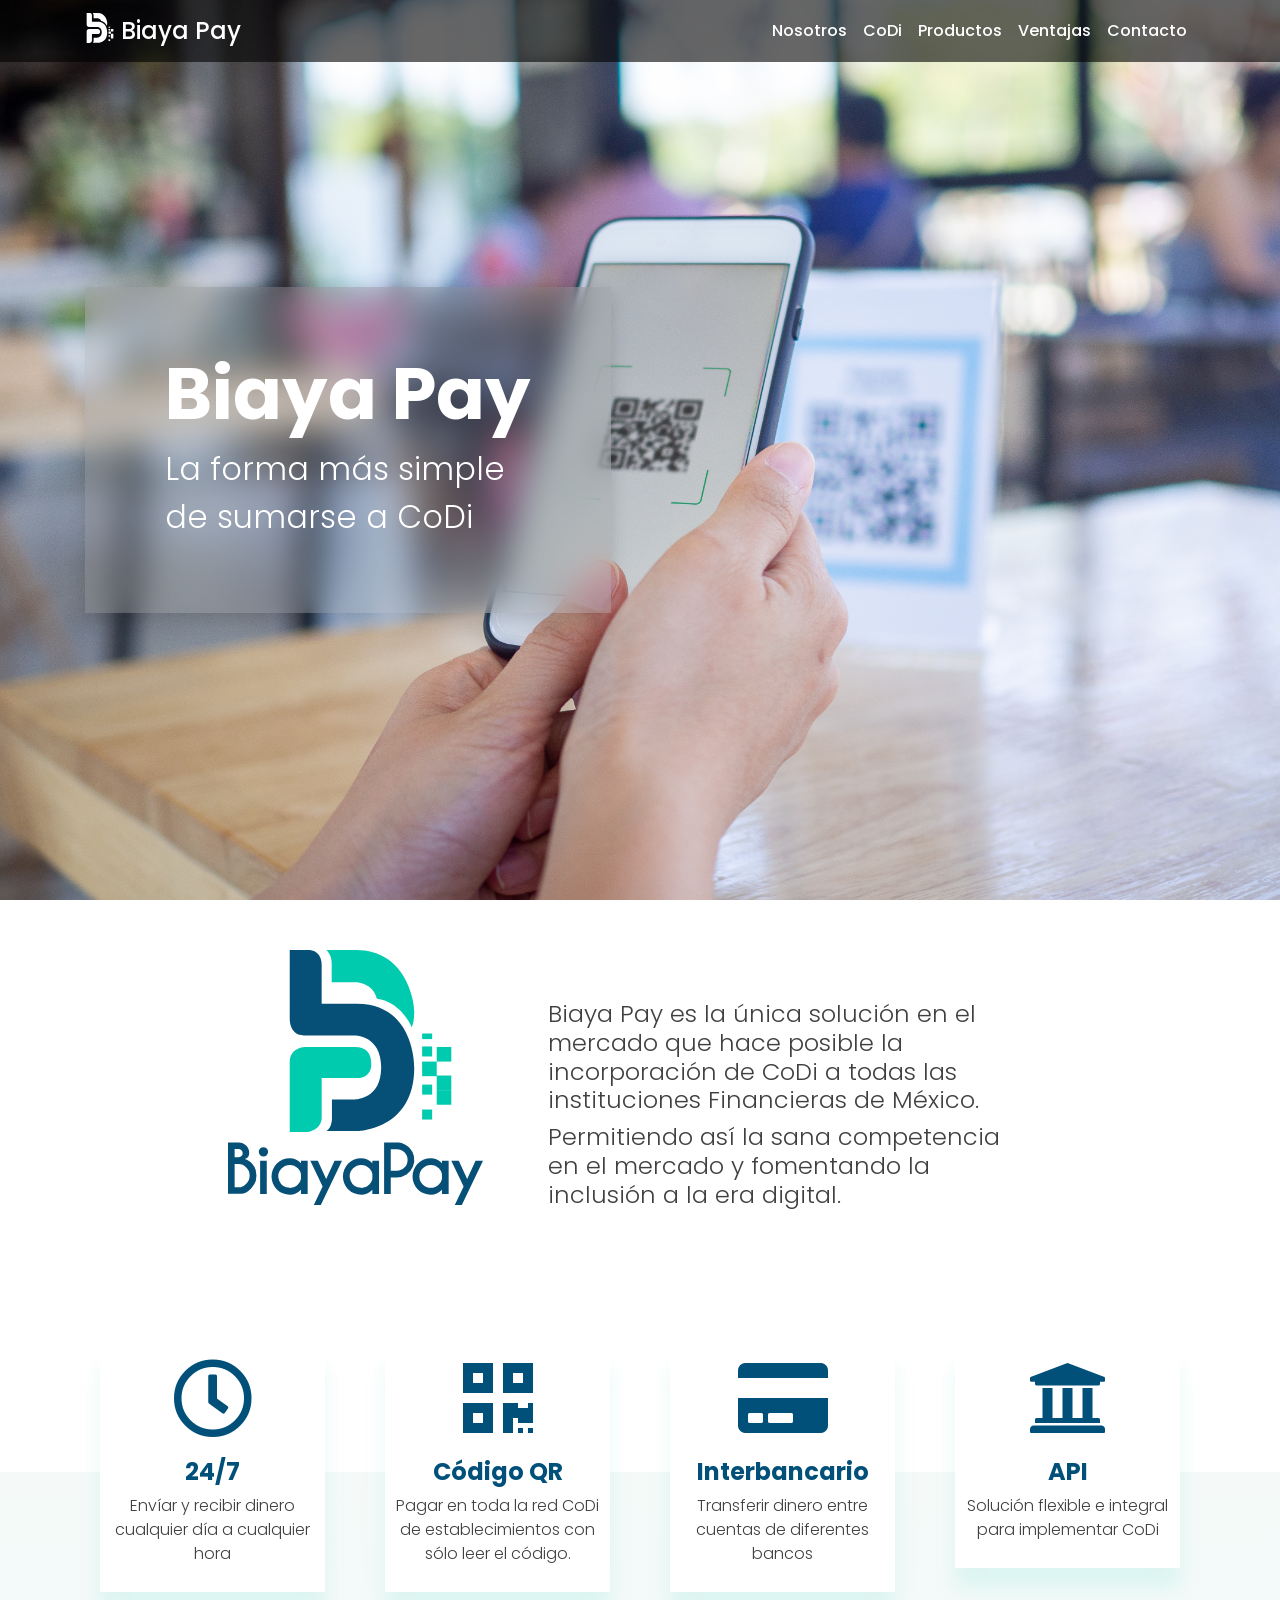
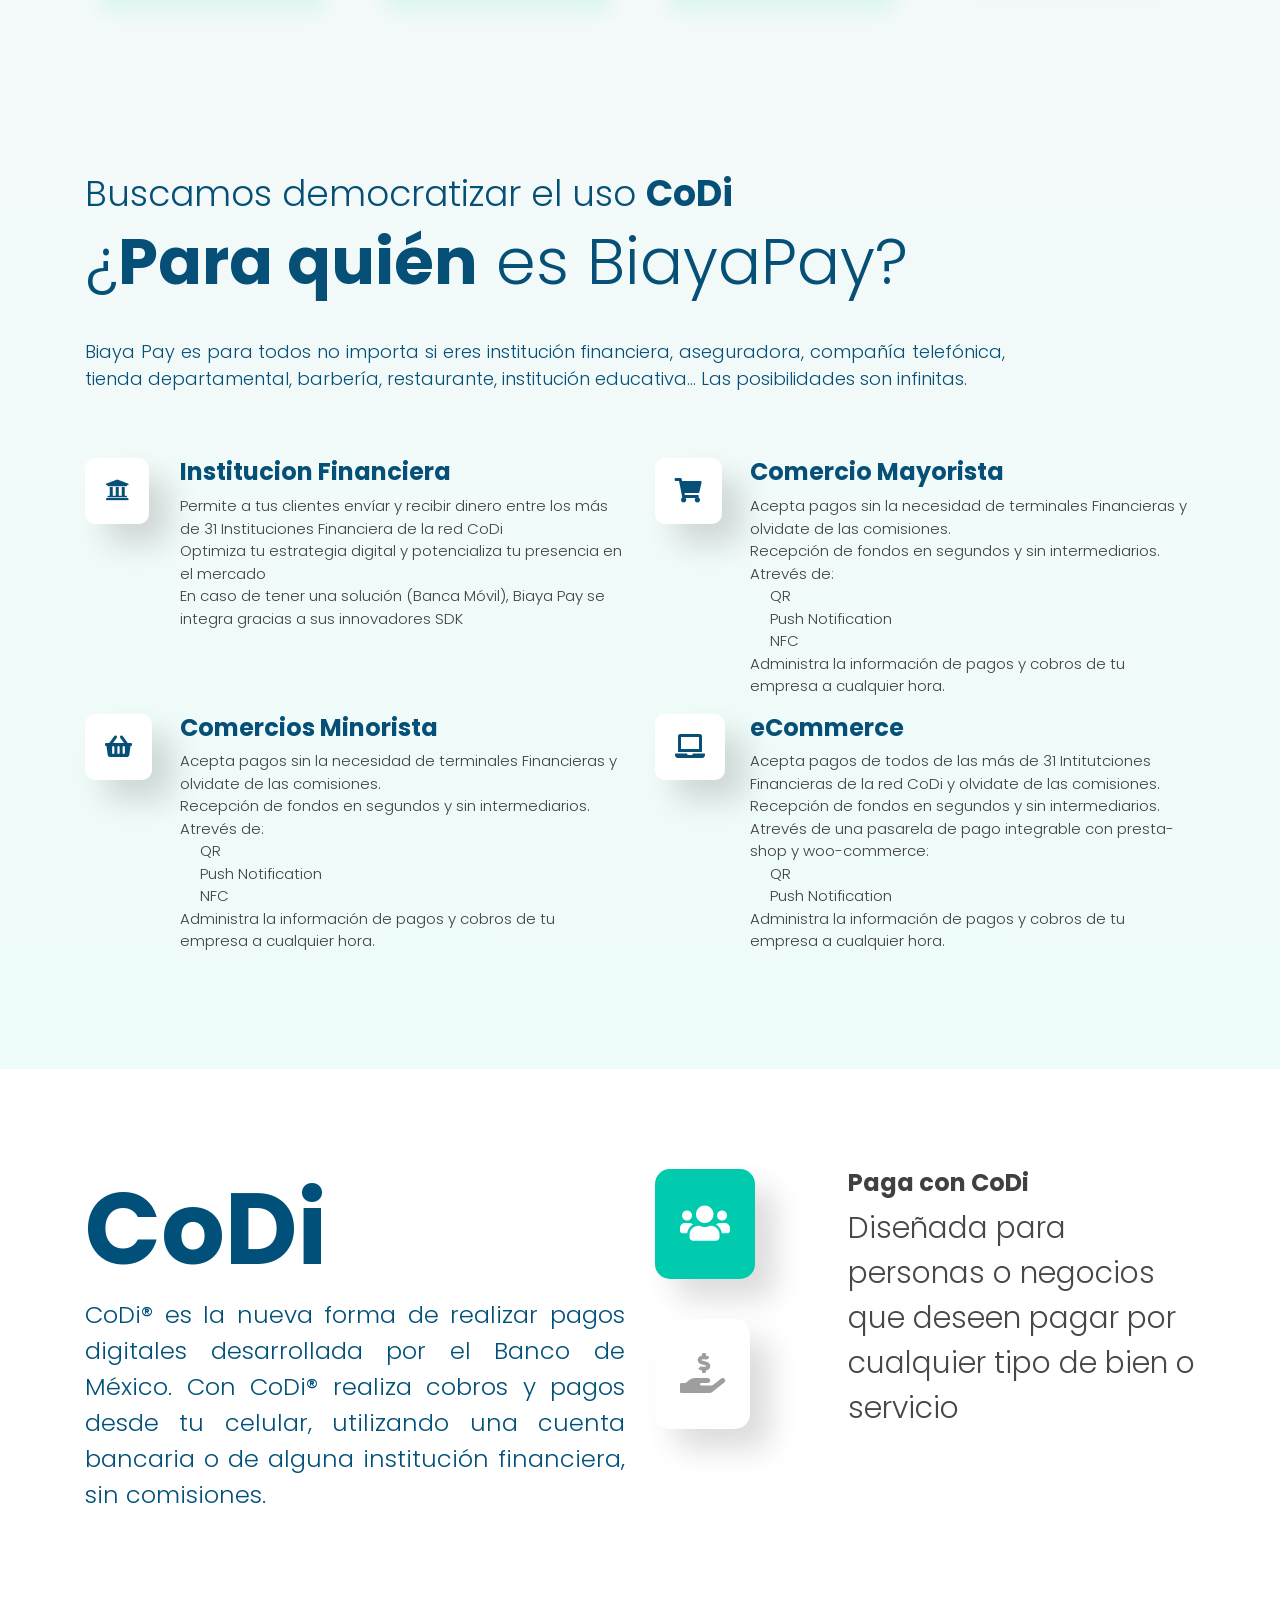
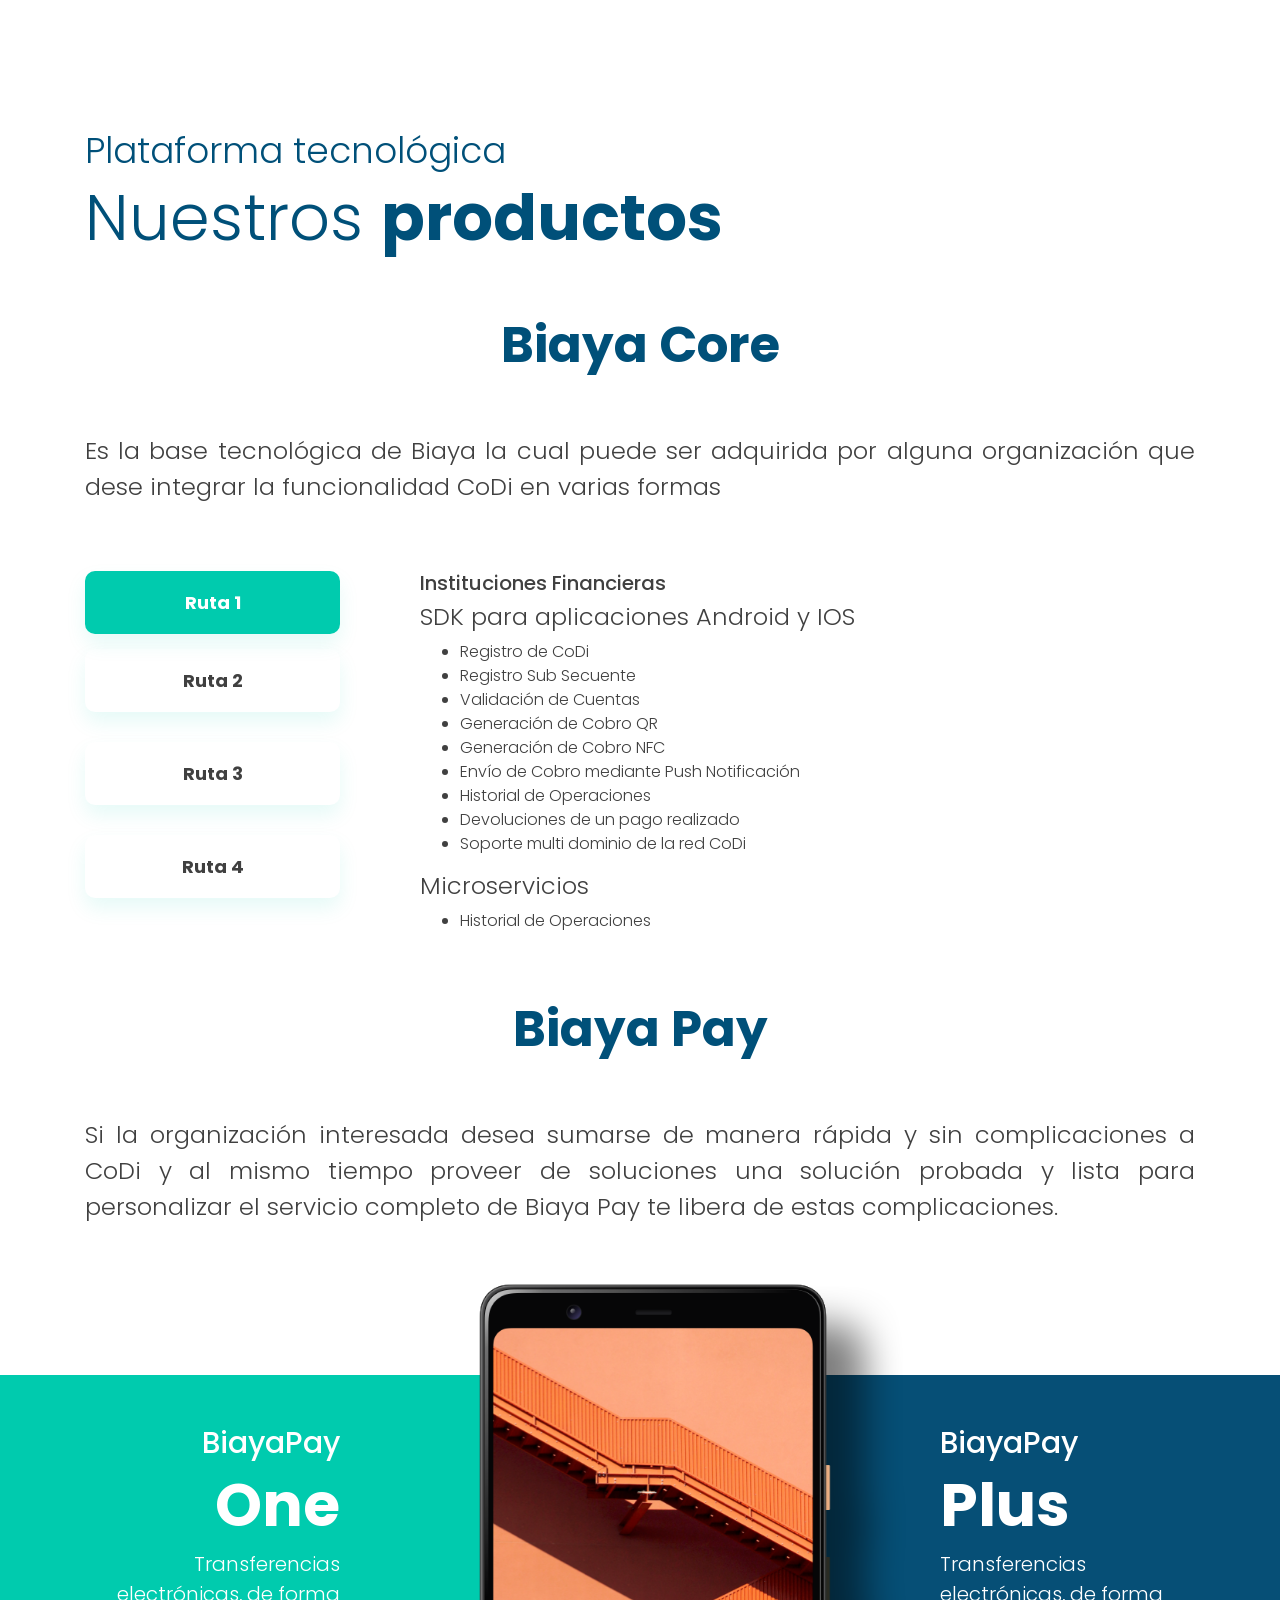
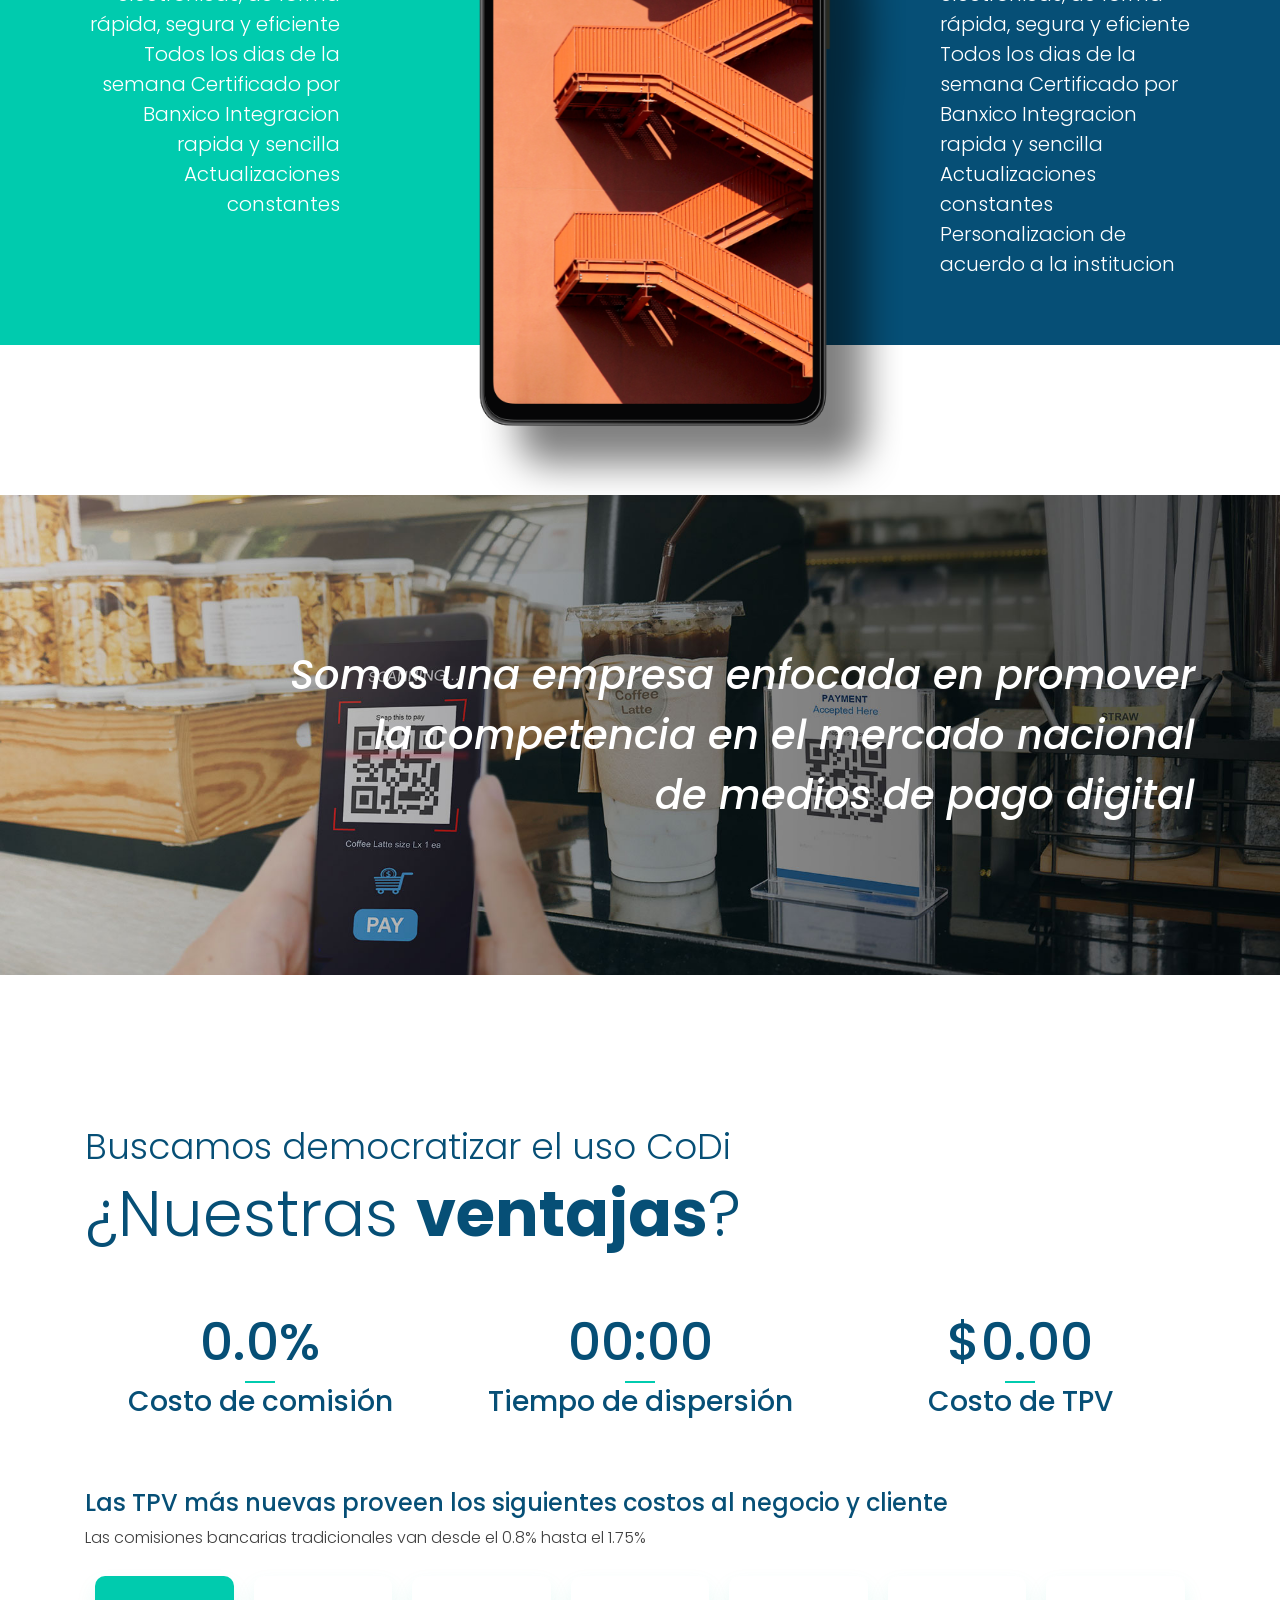
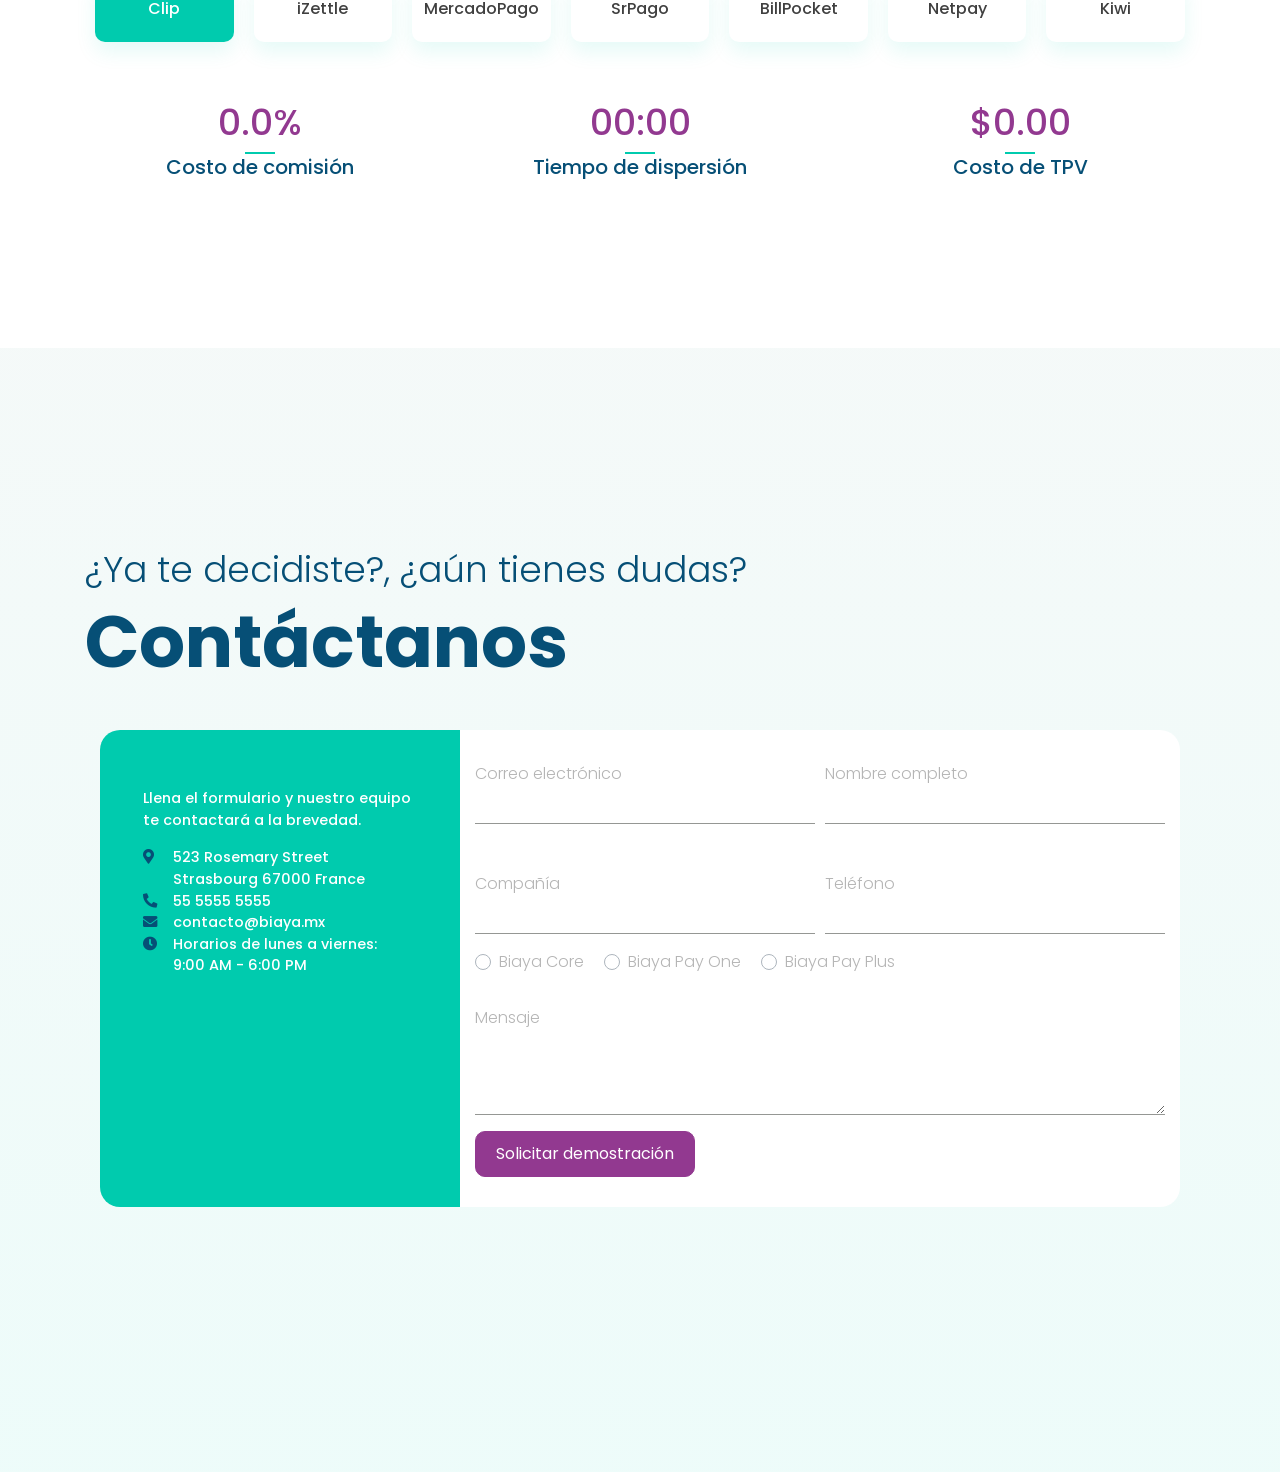
==== index.html @ a120f0fd "Add nav-bar" ====
<!DOCTYPE html>
<html lang="en">

<head>
    <meta charset="utf-8">
    <meta name="viewport" content="width=device-width, initial-scale=1, shrink-to-fit=no">

    <meta http-equiv="Content-Type" content="text/html; ISO-8859-1">
    <meta NAME="DC.Language" SCHEME="RFC1766" CONTENT="Spanish">
    <meta NAME="AUTHOR" CONTENT="Cristian Jaramillo">
    <meta NAME="REPLY-TO" CONTENT="contacto@biaya.mx">
    <link REV="made" href="mailto:contacto@biaya.mx">
    <meta NAME="DESCRIPTION"
        CONTENT="Biaya Pay es la única solución en el mercado que hace posible la incorporación de CoDi a todas las instituciones Financieras de México. Permitiendo así la sana competencia en el mercado y fomentando">
    <meta NAME="KEYWORDS"
        CONTENT="biaya,codi,spei,banxico,cnbv,wallet,qr,nfc,push notification,android,ios,sdk,ruta 1,ruta 2,ruta 3,ruta 4,api,microservice">
    <meta NAME="Resource-type" CONTENT="Homepage">
    <meta NAME="DateCreated" CONTENT="Thu, 1 October 2020 14:00:00 GMT-5">
    <meta NAME="Revisit-after" CONTENT="7 days">
    <meta NAME="robots" content="ALL">

    <meta property="og:title" content="Biaya MX | Biaya Pay">
    <meta property="og:site_name" content="Biaya">
    <meta property="og:url" content="https://biaya.mx/">
    <meta property="og:description"
        content="Biaya Pay es la única solución en el mercado que hace posible la incorporación de CoDi a todas las instituciones Financieras de México. Permitiendo así la sana competencia en el mercado y fomentando">
    <meta property="og:type" content="website">
    <meta property="og:image" content="https://biaya.mx/images/qrpay.jpeg">

    <link rel="apple-touch-icon" sizes="180x180" href="/apple-touch-icon.png">
    <link rel="icon" type="image/png" sizes="32x32" href="/favicon-32x32.png">
    <link rel="icon" type="image/png" sizes="16x16" href="/favicon-16x16.png">
    <link rel="manifest" href="/site.webmanifest">
    <link rel="mask-icon" href="/safari-pinned-tab.svg" color="#00cbae">
    <meta name="msapplication-TileColor" content="#ffffff">
    <meta name="theme-color" content="#ffffff">
    <link href="css/bootstrap.min.css" rel="stylesheet">
    <link rel="stylesheet" href="css/biaya-style.css" />
    <link href="https://fonts.googleapis.com/css2?family=Poppins:wght@300;400;500;700&display=swap" rel="stylesheet" />
    <link href="css/fontawesome.css" type="text/css" rel="stylesheet" />
    <title>Biaya MX</title>
</head>

<body>
    
    <header class="header">
        <nav class="navbar navbar-expand-md navbar-dark bg-dark fixed-top">
            <div class="container">
                <a class="navbar-brand" href="#">
                    <img src="images/biaya-solid.svg" width="30" height="30" class="d-inline-block align-top" alt=""
                        loading="lazy" />
                    Biaya Pay
                </a>
                <button class="navbar-toggler" type="button" data-toggle="collapse" data-target="#navbarCollapse"
                    aria-controls="navbarCollapse" aria-expanded="false" aria-label="Toggle navigation">
                    <span class="navbar-toggler-icon"></span>
                </button>
                <div class="collapse navbar-collapse" id="navbarCollapse">
                    <ul class="navbar-nav ml-auto">
                        <li class="nav-item active">
                            <a class="nav-link" href="#nosotros">Nosotros</a>
                        </li>
                        <li class="nav-item active">
                            <a class="nav-link" href="#codi">CoDi</a>
                        </li>
                        <li class="nav-item active">
                            <a class="nav-link" href="#productos">Productos</a>
                        </li>
                        <li class="nav-item active">
                            <a class="nav-link" href="#ventajas">Ventajas</a>
                        </li>
                        <li class="nav-item">
                            <a class="nav-link" href="#contacto">Contacto</a>
                        </li>
                    </ul>
                </div>
            </div>
        </nav>

        <div class="container d-flex align-items-center" style="height: 100vh">
            <div class="tagline acrylic shadow">
                <h1>Biaya Pay</h1>
                <h2>
                    La forma más simple <br />
                    de sumarse a CoDi<br />
                </h2>
            </div>
        </div>

    </header>

    <div class="container" id="nosotros">
        <div class="row justify-content-center biaya-intro">
            <div class="col-6 col-md-3">
                <img src="images/biaya-color.svg" class="img-fluid" alt=""/>
            </div>
            <div class="col-md-6 promotion-line">
                <h3>Biaya Pay es la única solución en el mercado que hace posible
                    la incorporación de CoDi a todas las instituciones Financieras de México. </h3>
                <h3>Permitiendo así la sana competencia en el mercado y fomentando la inclusión a la era digital.</h3>

            </div>
        </div>
        <div class="row">
            <div class="col-md-3">
                <div class="card text-center card-selection">
                    <i class="far fa-clock"></i>
                    <h4>24/7</h4>
                    <p style="text-align: center;">Envíar y recibir dinero cualquier día a cualquier hora</p>
                </div>
            </div>
            <div class="col-md-3">
                <div class="card text-center card-selection">
                    <i class="fas fa-qrcode"></i>
                    <h4>Código QR</h4>
                    <p style="text-align: center;">
                        Pagar en toda la red CoDi de establecimientos con sólo leer el código.
                    </p>
                </div>
            </div>
            <div class="col-md-3">
                <div class="card text-center card-selection">
                    <i class="fas fa-credit-card"></i>
                    <h4>Interbancario</h4>
                    <p style="text-align: center;">Transferir dinero entre cuentas de diferentes bancos</p>
                </div>
            </div>
            <div class="col-md-3">
                <div class="card text-center card-selection">
                    <i class="fas fa-university"></i>
                    <h4>API</h4>
                    <p style="text-align: center;">Solución flexible e integral para implementar CoDi</p>
                </div>
            </div>
        </div>
    </div>
    
    <div class="for-who" id="ventajas">
        <div class="container">
            <div class="row">
                <div class="col-md-10 for-who-info">
                    <h6>Buscamos democratizar el uso <strong>CoDi</strong></h6>
                    <h2>¿<strong>Para quién</strong> es BiayaPay?</h2>
                    <p class="text-justify">
                        Biaya Pay es para todos no importa si eres institución financiera, aseguradora, compañía
                        telefónica, tienda departamental, barbería, restaurante, institución educativa… Las
                        posibilidades son infinitas.
                    </p>
                </div>
            </div>
            <div class="row">
                <div class="col-3 col-md-1">
                    <div class="icon-container">
                        <i class="fas fa-university"></i>
                    </div>
                </div>
                <div class="col-9 col-md-5">
                    <h4>Institucion Financiera</h4>
                    <ul>
                        <li>
                            Permite a tus clientes envíar y recibir dinero entre los más de 31 Instituciones Financiera
                            de la red CoDi
                        </li>
                        <li>
                            Optimiza tu estrategia digital y potencializa tu presencia en el mercado
                        </li>
                        <li>
                            En caso de tener una solución (Banca Móvil), Biaya Pay se integra gracias a sus innovadores
                            SDK
                        </li>
                    </ul>
                </div>
                <div class="col-3 col-md-1">
                    <div class="icon-container">
                        <i class="fas fa-shopping-cart"></i>
                    </div>
                </div>
                <div class="col-9 col-md-5">
                    <h4>Comercio Mayorista</h4>
                    <ul>
                        <li>
                            Acepta pagos sin la necesidad de terminales Financieras y olvidate de las comisiones.
                        </li>
                        <li>
                            Recepción de fondos en segundos y sin intermediarios.
                        </li>
                        <li>
                            Atrevés de:
                        </li>
                        <ul>
                            <li>QR</li>
                            <li>Push Notification</li>
                            <li>NFC</li>
                        </ul>
                        <li>
                            Administra la información de pagos y cobros de tu empresa a cualquier hora.
                        </li>
                    </ul>
                </div>
            </div>
            <div class="row">
                <div class="col-3 col-md-1">
                    <div class="icon-container">
                        <i class="fas fa-shopping-basket"></i>
                    </div>
                </div>
                <div class="col-9 col-md-5">
                    <h4>Comercios Minorista</h4>
                    <ul>
                        <li>
                            Acepta pagos sin la necesidad de terminales Financieras y olvidate de las comisiones.
                        </li>
                        <li>
                            Recepción de fondos en segundos y sin intermediarios.
                        </li>
                        <li>
                            Atrevés de:
                        </li>
                        <ul>
                            <li>QR</li>
                            <li>Push Notification</li>
                            <li>NFC</li>
                        </ul>
                        <li>
                            Administra la información de pagos y cobros de tu empresa a cualquier hora.
                        </li>
                    </ul>
                </div>
                <div class="col-3 col-md-1">
                    <div class="icon-container">
                        <i class="fas fa-laptop"></i>
                    </div>
                </div>
                <div class="col-9 col-md-5">
                    <h4>eCommerce</h4>
                    <ul>
                        <li>
                            Acepta pagos de todos de las más de 31 Intitutciones Financieras de la red CoDi y olvidate
                            de las comisiones.
                        </li>
                        <li>
                            Recepción de fondos en segundos y sin intermediarios.
                        </li>
                        <li>
                            Atrevés de una pasarela de pago integrable con presta-shop y woo-commerce:
                        </li>
                        <ul>
                            <li>QR</li>
                            <li>Push Notification</li>
                        </ul>
                        <li>
                            Administra la información de pagos y cobros de tu empresa a cualquier hora.
                        </li>
                    </ul>
                </div>
            </div>
        </div>
    </div>

    <div class="codi-info container" id="codi">
        <div class="row">
            <div class="col-md-6">
                <h4>CoDi</h4>
                <p class="text-justify">
                    CoDi® es la nueva forma de realizar pagos digitales desarrollada por
                    el Banco de México. Con CoDi® realiza cobros y pagos desde tu
                    celular, utilizando una cuenta bancaria o de alguna institución
                    financiera, sin comisiones.
                </p>
            </div>
            <div class="col-md-6">
                <div class="row">
                    <div class="col-3">
                        <div class="nav flex-column nav-pills v-pills-codi" id="v-pills-tab" role="tablist"
                            aria-orientation="vertical">
                            <a class="nav-link active show" id="v-pills-codi-ft2-tab" data-toggle="pill"
                                href="#v-pills-codi-ft1" role="tab" aria-controls="v-pills-codi-ft1"
                                aria-selected="false">
                                <i class="fas fa-users"></i>
                            </a>
                            <a class="nav-link" id="v-pills-codi-ft2-tab" data-toggle="pill" href="#v-pills-codi-ft2"
                                role="tab" aria-controls="v-pills-codi-ft2" aria-selected="false">
                                <i class="fas fa-hand-holding-usd"></i>
                            </a>
                        </div>
                    </div>
                    <div class="col-9">
                        <div class="tab-content tab-codi" id="v-pills-tabContent">
                            <div class="tab-pane fade active show" id="v-pills-codi-ft1" role="tabpanel"
                                aria-labelledby="v-pills-codi-ft1-tab">
                                <h6>Paga con CoDi</h6>
                                <p class="codi-info-tabtext">
                                    Diseñada para personas o negocios que deseen pagar por
                                    cualquier tipo de bien o servicio
                                </p>
                            </div>
                            <div class="tab-pane fade" id="v-pills-codi-ft2" role="tabpanel"
                                aria-labelledby="v-pills-codi-ft2-tab">
                                <h6>Paga con CoDiS</h6>
                                <p class="codi-info-tabtext">
                                    Diseñada para personas o negocios que deseen pagar por
                                    cualquier tipo de bien o servicio
                                </p>
                            </div>
                        </div>
                    </div>
                </div>
            </div>
        </div>
    </div>

    <div class="our-products">
        <div class="container" id="productos">
            <h6>Plataforma tecnológica</h6>
            <h2>Nuestros <strong>productos</strong></h2>
            <div class="biaya-core-info">
                <h3>Biaya Core</h3>
                <p class="text-justify">
                    Es la base tecnológica de Biaya la cual puede ser adquirida por alguna
                    organización que dese integrar la funcionalidad CoDi en varias formas
                </p>
                <div class="row">
                    <div class="col-3">
                        <div class="nav flex-column nav-pills" id="v-pills-tab" role="tablist"
                            aria-orientation="vertical">
                            <a class="nav-link nav-route active show" id="v-pills-home-tab" data-toggle="pill"
                                href="#v-pills-home" role="tab" aria-controls="v-pills-home" aria-selected="false">Ruta
                                1</a>
                            <a class="nav-link nav-route" id="v-pills-profile-tab" data-toggle="pill"
                                href="#v-pills-profile" role="tab" aria-controls="v-pills-profile"
                                aria-selected="true">Ruta 2</a>
                            <a class="nav-link nav-route" id="v-pills-messages-tab" data-toggle="pill"
                                href="#v-pills-messages" role="tab" aria-controls="v-pills-messages"
                                aria-selected="false">Ruta 3</a>
                            <a class="nav-link nav-route" id="v-pills-settings-tab" data-toggle="pill"
                                href="#v-pills-settings" role="tab" aria-controls="v-pills-settings"
                                aria-selected="false">Ruta 4</a>
                        </div>
                    </div>
                    <div class="col-9">
                        <div class="tab-content" id="v-pills-tabContent">
                            <div class="tab-pane fade active show" id="v-pills-home" role="tabpanel"
                                aria-labelledby="v-pills-home-tab">
                                <h5>Instituciones Financieras</h5>
                                <h6>SDK para aplicaciones Android y IOS</h6>
                                <ul>
                                    <li>Registro de CoDi</li>
                                    <li>Registro Sub Secuente</li>
                                    <li>Validación de Cuentas</li>
                                    <li>Generación de Cobro QR</li>
                                    <li>Generación de Cobro NFC</li>
                                    <li>Envío de Cobro mediante Push Notificación</li>
                                    <li>Historial de Operaciones</li>
                                    <li>Devoluciones de un pago realizado</li>
                                    <li>Soporte multi dominio de la red CoDi</li>
                                </ul>
                                <h6>Microservicios</h6>
                                <ul>
                                    <li>Historial de Operaciones</li>
                                </ul>
                            </div>
                            <div class="tab-pane fade" id="v-pills-profile" role="tabpanel"
                                aria-labelledby="v-pills-profile-tab">
                                <h5>Instituciones financieras. Ruta 2</h5>
                                <h6>SDK para aplicaciones Android y IOS</h6>
                                <ul>
                                    <li>Registro de CoDi</li>
                                    <li>Registro Sub Secuente</li>
                                </ul>
                                <h6>Microservicios</h6>
                                <ul>
                                    <li>Historial de Operaciones</li>
                                </ul>
                            </div>
                            <div class="tab-pane fade" id="v-pills-messages" role="tabpanel"
                                aria-labelledby="v-pills-messages-tab">
                                <h5>Instituciones financieras. Ruta 3</h5>
                                <h6>SDK para aplicaciones Android y IOS</h6>
                                <ul>
                                    <li>Soporte multi dominio de la red CoDi</li>
                                </ul>
                            </div>
                            <div class="tab-pane fade" id="v-pills-settings" role="tabpanel"
                                aria-labelledby="v-pills-settings-tab">
                                <h5>Instituciones financieras. Ruta 4</h5>
                                <h6>SDK para aplicaciones Android y IOS</h6>
                                <ul>
                                    <li>Registro de CoDi</li>
                                    <li>Soporte multi dominio de la red CoDi</li>
                                </ul>
                            </div>
                        </div>
                    </div>
                </div>
            </div>
            <div class="biaya-pay-info" id="biaya-pay">
                <h3>Biaya Pay</h3>
                <p class="text-justify">
                    Si la organización interesada desea sumarse de manera rápida y sin
                    complicaciones a CoDi y al mismo tiempo proveer de soluciones una
                    solución probada y lista para personalizar el servicio completo de
                    Biaya Pay te libera de estas complicaciones.
                </p>
            </div>
        </div>
        <div class="biaya-two-products">
            <div class="container">
                <div class="row">
                    <div class="col-md-3 bp-one">
                        <h5>BiayaPay</h5>
                        <h4>One</h4>
                        <p>
                            Transferencias electrónicas, de forma rápida, segura y eficiente
                            Todos los dias de la semana
                            Certificado por Banxico
                            Integracion rapida y sencilla
                            Actualizaciones constantes</p>
                    </div>
                    <div class="col-md-6">
                        <img src="images/cellphone.png" class="img-fluid" alt="" />
                    </div>
                    <div class="col-md-3 bp-plus">
                        <h5>BiayaPay</h5>
                        <h4>Plus</h4>
                        <p>
                            Transferencias electrónicas, de forma rápida, segura y eficiente
                            Todos los dias de la semana
                            Certificado por Banxico
                            Integracion rapida y sencilla
                            Actualizaciones constantes
                            Personalizacion de acuerdo a la institucion</p>
                    </div>
                </div>
            </div>
        </div>
    </div>

    <div class="tagline-pay">
        <div class="container">
            <h3>
                Somos una empresa enfocada en promover <br />
                la competencia en el mercado nacional <br />
                de medios de pago digital
            </h3>
        </div>
    </div>

    <div class="difference" id="ventajas">
        <div class="container">
            <h6>Buscamos democratizar el uso CoDi</h6>
            <h2>¿Nuestras <strong>ventajas</strong>?</h2>
            <div class="row pros">
                <div class="col-md-4">
                    <h5>0.0%</h5>
                    <span class="divider"></span>
                    <p>Costo de comisión</p>
                </div>
                <div class="col-md-4">
                    <h5>00:00</h5>
                    <span class="divider"></span>
                    <p>Tiempo de dispersión</p>
                </div>
                <div class="col-md-4">
                    <h5>$0.00</h5>
                    <span class="divider"></span>
                    <p>Costo de TPV</p>
                </div>
            </div>
            <h4>Las TPV más nuevas proveen los siguientes costos al negocio y cliente</h4>
            <p class="text-grey">Las comisiones bancarias tradicionales van desde el 0.8% hasta el 1.75%</p>
            <div class="row">
                <div class="col-md-12">
                    <ul class="nav nav-tabs nav-justified" id="myTab" role="tablist">
                        <li class="nav-item">
                            <a class="nav-link active show" data-toggle="tab" role="tab" aria-controls="Clip"
                                id="Clip-tab" href="#Clip" aria-selected="true">Clip</a>
                        </li>
                        <li class="nav-item">
                            <a class="nav-link" data-toggle="tab" role="tab" aria-controls="iZettle" id="iZettle-tab"
                                href="#iZettle" aria-selected="false">iZettle</a>
                        </li>
                        <li class="nav-item">
                            <a class="nav-link" data-toggle="tab" role="tab" aria-controls="MercadoPago"
                                id="MercadoPago-tab" href="#MercadoPago" aria-selected="false">MercadoPago</a>
                        </li>
                        <li class="nav-item">
                            <a class="nav-link" data-toggle="tab" role="tab" aria-controls="SrPago" id="SrPago-tab"
                                href="#SrPago" aria-selected="false">SrPago</a>
                        </li>
                        <li class="nav-item">
                            <a class="nav-link" data-toggle="tab" role="tab" aria-controls="BillPocket"
                                id="BillPocket-tab" href="#BillPocket" aria-selected="false">BillPocket</a>
                        </li>
                        <li class="nav-item">
                            <a class="nav-link" data-toggle="tab" role="tab" aria-controls="Netpay" id="Netpay-tab"
                                href="#Netpay" aria-selected="false">Netpay</a>
                        </li>
                        <li class="nav-item">
                            <a class="nav-link" data-toggle="tab" role="tab" aria-controls="Kiwi" id="Kiwi-tab"
                                href="#Kiwi" aria-selected="false">Kiwi</a>
                        </li>


                    </ul>
                    <div class="tab-content" id="myTabContent">
                        <div class="tab-pane fade active show" id="Clip" role="tabpanel" aria-labelledby="Clip-tab">
                            <div class="row cons">
                                <div class="col-md-4">
                                    <h5>0.0%</h5>
                                    <span class="divider"></span>
                                    <p>Costo de comisión</p>
                                </div>
                                <div class="col-md-4">
                                    <h5>00:00</h5>
                                    <span class="divider"></span>
                                    <p>Tiempo de dispersión</p>
                                </div>
                                <div class="col-md-4">
                                    <h5>$0.00</h5>
                                    <span class="divider"></span>
                                    <p>Costo de TPV</p>
                                </div>
                            </div>
                        </div>
                        <div class="tab-pane fade" id="iZettle" role="tabpanel" aria-labelledby="iZettle-tab">
                            <div class="row cons">
                                <div class="col-md-4">
                                    <h5>1.0%</h5>
                                    <span class="divider"></span>
                                    <p>Costo de comisión</p>
                                </div>
                                <div class="col-md-4">
                                    <h5>00:00</h5>
                                    <span class="divider"></span>
                                    <p>Tiempo de dispersión</p>
                                </div>
                                <div class="col-md-4">
                                    <h5>$0.00</h5>
                                    <span class="divider"></span>
                                    <p>Costo de TPV</p>
                                </div>
                            </div>
                        </div>
                        <div class="tab-pane fade" id="MercadoPago" role="tabpanel" aria-labelledby="MercadoPago-tab">
                            <div class="row cons">
                                <div class="col-md-4">
                                    <h5>2.0%</h5>
                                    <span class="divider"></span>
                                    <p>Costo de comisión</p>
                                </div>
                                <div class="col-md-4">
                                    <h5>00:00</h5>
                                    <span class="divider"></span>
                                    <p>Tiempo de dispersión</p>
                                </div>
                                <div class="col-md-4">
                                    <h5>$0.00</h5>
                                    <span class="divider"></span>
                                    <p>Costo de TPV</p>
                                </div>
                            </div>
                        </div>
                        <div class="tab-pane fade" id="SrPago" role="tabpanel" aria-labelledby="SrPago-tab">
                            <div class="row cons">
                                <div class="col-md-4">
                                    <h5>3.0%</h5>
                                    <span class="divider"></span>
                                    <p>Costo de comisión</p>
                                </div>
                                <div class="col-md-4">
                                    <h5>00:00</h5>
                                    <span class="divider"></span>
                                    <p>Tiempo de dispersión</p>
                                </div>
                                <div class="col-md-4">
                                    <h5>$0.00</h5>
                                    <span class="divider"></span>
                                    <p>Costo de TPV</p>
                                </div>
                            </div>
                        </div>
                        <div class="tab-pane fade" id="BillPocket" role="tabpanel" aria-labelledby="BillPocket-tab">
                            <div class="row cons">
                                <div class="col-md-4">
                                    <h5>4.0%</h5>
                                    <span class="divider"></span>
                                    <p>Costo de comisión</p>
                                </div>
                                <div class="col-md-4">
                                    <h5>00:00</h5>
                                    <span class="divider"></span>
                                    <p>Tiempo de dispersión</p>
                                </div>
                                <div class="col-md-4">
                                    <h5>$0.00</h5>
                                    <span class="divider"></span>
                                    <p>Costo de TPV</p>
                                </div>
                            </div>
                        </div>
                        <div class="tab-pane fade" id="Netpay" role="tabpanel" aria-labelledby="Netpay-tab">
                            <div class="row cons">
                                <div class="col-md-4">
                                    <h5>5.0%</h5>
                                    <span class="divider"></span>
                                    <p>Costo de comisión</p>
                                </div>
                                <div class="col-md-4">
                                    <h5>00:00</h5>
                                    <span class="divider"></span>
                                    <p>Tiempo de dispersión</p>
                                </div>
                                <div class="col-md-4">
                                    <h5>$0.00</h5>
                                    <span class="divider"></span>
                                    <p>Costo de TPV</p>
                                </div>
                            </div>
                        </div>
                        <div class="tab-pane fade" id="Kiwi" role="tabpanel" aria-labelledby="Kiwi-tab">
                            <div class="row cons">
                                <div class="col-md-4">
                                    <h5>6.0%</h5>
                                    <span class="divider"></span>
                                    <p>Costo de comisión</p>
                                </div>
                                <div class="col-md-4">
                                    <h5>00:00</h5>
                                    <span class="divider"></span>
                                    <p>Tiempo de dispersión</p>
                                </div>
                                <div class="col-md-4">
                                    <h5>$0.00</h5>
                                    <span class="divider"></span>
                                    <p>Costo de TPV</p>
                                </div>
                            </div>
                        </div>
                    </div>
                </div>
            </div>
        </div>
    </div>

    <footer>
        <div class="container" id="contacto">
            <h3>¿Ya te decidiste?, ¿aún tienes dudas?</h3>
            <h2>Contáctanos</h2>
            <div class="row form-container">
                <div class="col-md-4 text-contact">
                    <p>
                        Llena el formulario y nuestro equipo te contactará a la brevedad.
                    </p>
                    <div class="row">
                        <div class="col-1"><i class="fas fa-map-marker-alt"></i></div>
                        <div class="col-10">523 Rosemary Street Strasbourg 67000 France</div>
                    </div>
                    <div class="row">
                        <div class="col-1"><i class="fas fa-phone-alt"></i></div>
                        <div class="col-10">55 5555 5555</div>
                    </div>
                    <div class="row">
                        <div class="col-1"><i class="fas fa-envelope"></i></div>
                        <div class="col-10"> contacto@biaya.mx</div>
                    </div>
                    <div class="row">
                        <div class="col-1"><i class="fas fa-clock"></i></div>
                        <div class="col-10">Horarios de lunes a viernes: 9:00 AM - 6:00 PM</div>
                    </div>
                </div>
                <div class="col-md-8">
                    <form>
                        <div class="form-row">
                            <div class="form-group col-md-6">
                                <label class="input-text-label" for="inputEmail4">Correo electrónico</label>
                                <input type="email" class="form-control" id="inputEmail4" />
                            </div>
                            <div class="form-group col-md-6">
                                <label class="input-text-label" for="inputPassword4">Nombre completo</label>
                                <input type="text" class="form-control" id="inputPassword4" />
                            </div>
                        </div>
                        <div class="form-row">
                            <div class="form-group col-md-6">
                                <label class="input-text-label" for="inputEmail4">Compañía</label>
                                <input type="email" class="form-control" id="inputEmail4" />
                            </div>
                            <div class="form-group col-md-6">
                                <label class="input-text-label" for="inputPassword4">Teléfono</label>
                                <input type="password" class="form-control" id="inputPassword4" />
                            </div>
                        </div>
                        <div class="custom-control custom-radio custom-control-inline">
                            <input type="radio" id="customRadioInline1" name="customRadioInline1"
                                class="custom-control-input" />
                            <label class="custom-control-label" for="customRadioInline1">Biaya Core</label>
                        </div>
                        <div class="custom-control custom-radio custom-control-inline">
                            <input type="radio" id="customRadioInline2" name="customRadioInline1"
                                class="custom-control-input" />
                            <label class="custom-control-label" for="customRadioInline2">Biaya Pay One</label>
                        </div>
                        <div class="custom-control custom-radio custom-control-inline">
                            <input type="radio" id="customRadioInline3" name="customRadioInline1"
                                class="custom-control-input" />
                            <label class="custom-control-label" for="customRadioInline3">Biaya Pay Plus</label>
                        </div>

                        <div class="form-group">
                            <label class="input-text-label" for="exampleFormControlTextarea1">Mensaje</label>
                            <textarea class="form-control" id="exampleFormControlTextarea1" rows="3"></textarea>
                        </div>
                        <button type="submit" class="btn btn-primary btn-biaya">
                            Solicitar demostración
                        </button>
                    </form>
                </div>
            </div>
        </div>
    </footer>

    <!-- Optional JavaScript -->
    <!-- jQuery first, then Popper.js, then Bootstrap JS -->
    <script src="https://code.jquery.com/jquery-3.2.1.slim.min.js"
        integrity="sha384-KJ3o2DKtIkvYIK3UENzmM7KCkRr/rE9/Qpg6aAZGJwFDMVNA/GpGFF93hXpG5KkN"
        crossorigin="anonymous"></script>
    <script src="https://cdnjs.cloudflare.com/ajax/libs/popper.js/1.12.9/umd/popper.min.js"
        integrity="sha384-ApNbgh9B+Y1QKtv3Rn7W3mgPxhU9K/ScQsAP7hUibX39j7fakFPskvXusvfa0b4Q"
        crossorigin="anonymous"></script>
    <script src="https://maxcdn.bootstrapcdn.com/bootstrap/4.0.0/js/bootstrap.min.js"
        integrity="sha384-JZR6Spejh4U02d8jOt6vLEHfe/JQGiRRSQQxSfFWpi1MquVdAyjUar5+76PVCmYl"
        crossorigin="anonymous"></script>
</body>

</html>
---- css/biaya-style.css ----
body {
  font-family: "Poppins", sans-serif;
  font-weight: 300;
  font-size: 13px;
}

strong {
  font-weight: 700 !important;
}

.text-grey {
  color: #404040;
}

.navbar-brand {
  font-size: 24px;
  font-weight: 500;
}

.navbar-dark .navbar-nav .nav-link {
  color: #fff;
  font-weight: 500;
}

.header {
  background: url(../images/qrpay.jpeg) no-repeat center;
  background-size: cover;
}

.header .navbar {
  background-color: rgba(0, 0, 0, 0.6) !important;
  /* background-color: transparent !important; */
}

.acrylic {
  padding: 3em 4em;
  background: rgba(155, 155, 155, 0.3);
  -webkit-backdrop-filter: blur(15px);
  backdrop-filter: blur(15px);
  width: auto;
  margin-left: auto;
  margin-right: auto;
}

.tagline > h1,
.tagline > h2 {
  color: #fff;
}

.tagline > h1 {
  font-size: 2.5em;
  font-weight: 700;
}

.tagline > h2 {
  font-size: 1.3em;
  font-weight: 300;
  line-height: 1.5;
}

.tagline {
  text-align: center;
}



.biaya-intro {
  padding-top: 50px;
  padding-bottom: 50px;
}

.biaya-intro h3 {
  color: #404040;
  font-weight: 300;
  font-size: 1.5em;
}

.biaya-intro .promotion-line {
  padding: 50px;
}

.container.presentation {
  margin-top: 30px;
  z-index: 1000;
}

.container.presentation > nav > .nav-tabs .nav-link {
  border: none;
  padding: 1em 4em;
  background-color: #064f76;
  color: #fff;
  margin-top: 5px;
  border-radius: 10px;
}

.container.presentation > nav > .nav-tabs .nav-link.active {
  border: 1px solid transparent;
  color: #064f76;
  background-color: #fff;
  font-weight: 700;
}

.tabs-presentation {
  margin-left: 0px !important;
  color: #005079;
  font: 18px;
  line-height: 2.5;
  font-weight: 500;
  background-color: #fff;
  border-radius: 0 0 20px 20px;
  -webkit-box-shadow: 0px 20px 20px 0px rgba(0, 203, 174, 0.1);
  -moz-box-shadow: 0px 20px 20px 0px rgba(0, 203, 174, 0.1);
  box-shadow: 0px 20px 20px 0px rgba(0, 203, 174, 0.1);
}

.icn-container {
  padding: 25px 50px;
  background-color: #00cbae;
  border-radius: 40px;
  font-size: 90px;
  color: #fff;
  -webkit-box-shadow: 20px 20px 30px 0px rgba(0, 0, 0, 0.14);
  -moz-box-shadow: 20px 20px 30px 0px rgba(0, 0, 0, 0.14);
  box-shadow: 20px 20px 30px 0px rgba(0, 0, 0, 0.14);
}

.tab-inner {
  padding: 1em 4em;
  text-align: center;
}

.tab-inner > .col-9 {
  padding-top: 2em;
}

.title-selection h2 {
  color: #005079;
  font-size: 50px;
  font-weight: 300;
}

.title-selection h6 {
  color: #005079;
  font-size: 16px;
  line-height: 1.5;
  padding-bottom: 50px;
}

.card-selection {
  padding: 10px;
  margin: 30px 45px;
  border: none;
  color: #404040;
  font-size: 18px;
  font-weight: 300;
  line-height: 1.5;
  font-weight: 500;
  background-color: #fff;
  border-radius: 0px;
  -webkit-box-shadow: 0px 20px 20px 0px rgba(0, 203, 174, 0.1);
  -moz-box-shadow: 0px 20px 20px 0px rgba(0, 203, 174, 0.1);
  box-shadow: 0px 20px 20px 0px rgba(0, 203, 174, 0.1);
}

.card-selection h4 {
  font-size: 24px;
  color: #005079;
  font-weight: 700;
  padding-top: 20px;
}

.card-selection p {
  font-weight: 300;
  font-size: 16px;
}

.card-selection i {
  color: #005079;
  font-size: 80px;
}

.for-who {
  margin-top: 0px;
  padding-top: 100px;
  padding-bottom: 100px;
  color: #064f76;
  background: rgb(211, 247, 242);
  background: linear-gradient(
    0deg,
    rgba(211, 247, 242, 0.4) 0%,
    rgba(229, 241, 239, 0.4) 100%
  );
}

.for-who-info h6,
.our-products h6,
.difference h6 {
  font-size: 24px;
  font-weight: 300;
}

.for-who h4 {
  font-size: 24px;
  font-weight: 700;
}

.for-who ul {
  font-size: 15px;
  font-weight: 300;
  color: #404040;
  list-style: none;
  padding-inline-start: 0px;
}
.for-who ul > ul {
  padding-inline-start: 20px;
}

.for-who-info h2,
.our-products h2,
.difference h2 {
  font-size: 50px;
  font-weight: 300;
}

.for-who-info p {
  font-size: 16px;
  line-height: 1.5;
  padding-top: 30px;
  padding-bottom: 50px;
}

.for-who .icon-container {
  font-size: 1.5em;
  background-color: #fff;
  width: fit-content;
  padding: 15px 20px;
  border-radius: 10px;
  -webkit-box-shadow: 20px 20px 30px 0px rgba(0, 0, 0, 0.14);
  -moz-box-shadow: 20px 20px 30px 0px rgba(0, 0, 0, 0.14);
  box-shadow: 20px 20px 30px 0px rgba(0, 0, 0, 0.14);
}

.codi-info {
  color: #005079;
  font-size: 18px;
  padding-top: 100px;
  padding-bottom: 100px;
}

.codi-info h4 {
  font-size: 100px;
  font-weight: 700;
}

.codi-info h6 {
  font-size: 48px;
  font-weight: 700;
}

.codi-info p.codi-info-tabtext {
  font-size: 18px;
  color: #474747;
}

.v-pills-codi a.nav-link {
  font-size: 30px;
  text-align: center;
  background-color: #fff;
  color: #9e9e9e;
  width: fit-content;
  padding: 10px 15px;
  margin-top: 1em;
  border-radius: 15px;
  -webkit-box-shadow: 20px 20px 30px 0px rgba(0, 0, 0, 0.14);
  -moz-box-shadow: 20px 20px 30px 0px rgba(0, 0, 0, 0.14);
  box-shadow: 20px 20px 30px 0px rgba(0, 0, 0, 0.14);
}
.v-pills-codi a.nav-link:first-child {
  margin-top: 0px;
}

.v-pills-codi a.nav-link.active {
  background-color: #00cbae;
  color: #fff;
}

.tab-content.tab-codi {
  margin-left: 10px;
}

.our-products {
  color: #005079;
  padding-top: 100px;
}

.nav-pills .nav-link.nav-route {
  display: block;
  font-size: 14px;
  padding: 1em;
  border-radius: 10px;
  color: #404040;
  margin: 15px 0;
  font-weight: 700;
  -webkit-box-shadow: 0px 10px 20px 0px rgba(0, 203, 174, 0.1);
  -moz-box-shadow: 0px 10px 20px 0px rgba(0, 203, 174, 0.1);
  box-shadow: 0px 10px 20px 0px rgba(0, 203, 174, 0.1);
}

.nav-pills .nav-link:first-child {
  margin: 0;
}

.nav-pills .nav-link.active,
.nav-pills .show > .nav-link {
  color: #fff;
  font-weight: 700;
  background-color: #00cbae;
}

.biaya-core-info,
.biaya-pay-info {
  text-align: center;
}

.biaya-core-info h3,
.biaya-pay-info h3 {
  font-size: 40px;
  font-weight: 700;
  padding: 30px;
}

.biaya-core-info p,
.biaya-pay-info p {
  font-size: 18px;
  font-weight: 300;
  color: #404040;
  padding-bottom: 50px;
}

div.tab-content#v-pills-tabContent {
  text-align: left;
  margin-left: 10px;
  color: #404040;
  font-size: 15px;
}

.biaya-two-products {
  height: 100%;
  background: linear-gradient(0deg, #00cbae 50%, #064f76 50%);
  color: #fff;
  margin-top: 100px;
}

.bp-one {
  text-align: center;
}

.bp-plus {
  text-align: center;
}

.col-md-6 img.img-fluid {
  position: relative;
  margin-top: 0;
}

.bp-plus h5,
.bp-one h5 {
  font-weight: 500;
  font-size: 30px;
  padding-top: 50px;
}

.bp-plus h4,
.bp-one h4 {
  font-weight: 700;
  font-size: 60px;
}

.bp-plus p,
.bp-one p {
  font-weight: 300;
  font-size: 20px;
  padding-bottom: 50px;
}

#v-pills-tabContent h6 {
  font-size: 18px;
}

.tagline-pay h3 {
  text-align: right;
  font-weight: 500;
  font-style: italic;
  padding: 100px 0;
  color: #fff;
  line-height: 1.5;
  font-size: 24px;
}

.tagline-pay {
  margin-top: 50px;
  margin-bottom: 50px;
  background: url(../images/qrtagline.jpg) no-repeat center;
  background-size: cover;
}

.difference {
  color: #064f76;
}

span.divider {
  height: 2px;
  width: 30px;
  background-color: #00cbae;
  margin-left: -15px;
  content: "";
  position: absolute;
}

.pros,
.cons {
  text-align: center;
  font-weight: 500;
}

.pros {
  padding: 50px 0;
}

.pros h5 {
  font-size: 42px;
}
.pros p {
  font-size: 18px;
}

.cons {
  padding: 50px 0 150px;
}

.cons h5 {
  font-size: 30px;
  color: #923990;
}

.cons p {
  font-size: 16px;
  color: #064f76;
}

.nav-tabs .nav-item.show .nav-link,
.nav-tabs .nav-link.active {
  color: #fff;
  background-color: #00cbae;
  border-color: transparent;
}

.nav-justified a {
  border: none;
  -webkit-box-shadow: 0px 10px 20px 0px rgba(0, 203, 174, 0.1);
  -moz-box-shadow: 0px 10px 20px 0px rgba(0, 203, 174, 0.1);
  box-shadow: 0px 10px 20px 0px rgba(0, 203, 174, 0.1);
  margin: 5px;
  padding: 10px 0;
  border-radius: 10px !important;
  font-size: 14px;
  font-weight: 500;
  color: #404040;
}

.nav-tabs {
  border-bottom: none;
}

footer {
  color: #064f76;
  background: rgb(211, 247, 242);
  background: linear-gradient(
    0deg,
    rgba(211, 247, 242, 0.4) 0%,
    rgba(229, 241, 239, 0.4) 100%
  );
  padding-bottom: 50px;
}

footer .container {
  padding-top: 100px;
  padding-bottom: 0px;
}

footer h2 {
  font-size: 45px;
  font-weight: 700;
  padding-bottom: 30px;
}

footer h3 {
  font-size: 24px;
  font-weight: 300;
}
.form-container {
  background-color: #fff;
  border-radius: 20px;
  margin: 15px;
}

.text-contact {
  background-color: #00cbae;
  border-radius: 20px 20px 0px 0px;
  color: #fff;
  font-size: 1em;
  font-weight: 500;
  padding: 3em 2em;
}

.text-contact i.fas {
  color: #064f76;
}

label {
  font-weight: 16px;
  margin-bottom: 0;
  color: #b5b5b5;
}

.input-text-label {
  padding-top: 2em;
}

.form-control {
  border-radius: 0;
  border-top: none;
  border-right: none;
  border-left: none;
  border-bottom: solid 1px #959794;
}

.btn-biaya {
  padding: 10px 20px;
  background-color: #923990;
  border-color: #923990;
  border-radius: 10px;
  margin-bottom: 30px;
}

/* Small devices (portrait tablets and large phones, 600px and up) */
@media only screen and (min-width: 576px) {
  body {
    font-size: 14px;
  }
}

/* Medium devices (landscape tablets, 768px and up) */
@media only screen and (min-width: 768px) {
  body {
    font-size: 15px;
  }

  .tagline {
    text-align: left;
  }
  .tagline > h1 {
    font-size: 4.5em;
    font-weight: 700;
  }

  .tagline > h2 {
    font-size: 2em;
    font-weight: 300;
    line-height: 1.5;
  }

  .acrylic {
    padding: 4em 5em;
    margin-left: 0;
  }

  .container.presentation {
    margin-top: -150px;
  }

  .container.presentation > nav > .nav-tabs .nav-link {
    border-bottom-left-radius: 0px;
    border-bottom-right-radius: 0px;
    border-bottom-left-radius: 0px !important;
    border-bottom-right-radius: 0px !important;
    margin: 0;
    box-shadow: none;
  }

  .tab-inner {
    padding: 1em 4em;
    text-align: left;
  }

  .title-selection h2 {
    font-size: 64px;
  }

  .card-selection {
    margin: 30px 15px;
  }

  .title-selection h6 {
    font-size: 18px;
  }
  .for-who-info h6,
  .our-products h6,
  .difference h6 {
    font-size: 36px;
  }

  .for-who-info h2,
  .our-products h2,
  .difference h2 {
    font-size: 64px;
  }

  .for-who-info p {
    font-size: 18px;
  }

  .for-who {
    margin-top: -150px;
    padding-top: 300px;
  }

  .v-pills-codi a.nav-link {
    font-size: 40px;
    padding: 25px;
  }

  .codi-info {
    font-size: 24px;
  }

  .codi-info p.codi-info-tabtext {
    font-size: 30px;
  }

  .biaya-core-info p,
  .biaya-pay-info p {
    font-size: 24px;
  }

  .nav-pills .nav-link.nav-route {
    font-size: 18px;
    padding: 1em 1.5em;
  }

  div.tab-content#v-pills-tabContent {
    margin-left: 50px;
    font-size: 16px;
  }

  #v-pills-tabContent h6 {
    font-size: 24px;
  }

  .biaya-core-info h3,
  .biaya-pay-info h3 {
    font-size: 50px;
    padding: 50px;
  }

  .col-md-6 img.img-fluid {
    position: absolute;
    margin-top: -200px;
  }

  .biaya-two-products {
    background: linear-gradient(90deg, #00cbae 50%, #064f76 50%);
  }

  .bp-one {
    text-align: right;
  }

  .bp-plus {
    text-align: left;
  }

  .tagline-pay h3 {
    padding: 150px 0;
    font-size: 40px;
  }
  .tagline-pay {
    margin-top: 150px;
    margin-bottom: 150px;
  }

  .pros h5 {
    font-size: 52px;
  }
  .pros p {
    font-size: 28px;
  }

  .nav-justified a {
    margin: 10px;
    padding: 20px 0;
    font-size: 16px;
  }

  .cons h5 {
    font-size: 36px;
  }
  .cons p {
    font-size: 20px;
    color: #064f76;
  }

  footer h3 {
    font-size: 36px;
  }

  footer h2 {
    font-size: 72px;
  }

  footer .container {
    padding-top: 200px;
    padding-bottom: 200px;
  }

  .text-contact {
    margin: 0px;
    border-radius: 20px 0px 0px 20px;
    font-size: .9em;
    padding: 4em 3em;
  }
}

/* Large devices (laptops/desktops, 992px and up) */
@media only screen and (min-width: 992px) {
  body {
    font-size: 16px;
  }
}

/* Extra large devices (large laptops and desktops, 1200px and up) */
@media only screen and (min-width: 1200px) {
}

/* Extra large devices (large laptops and desktops, 1200px and up) */
@media only screen and (max-height: 800px) {
  .container.presentation {
    margin-top: 0px;
  }
}
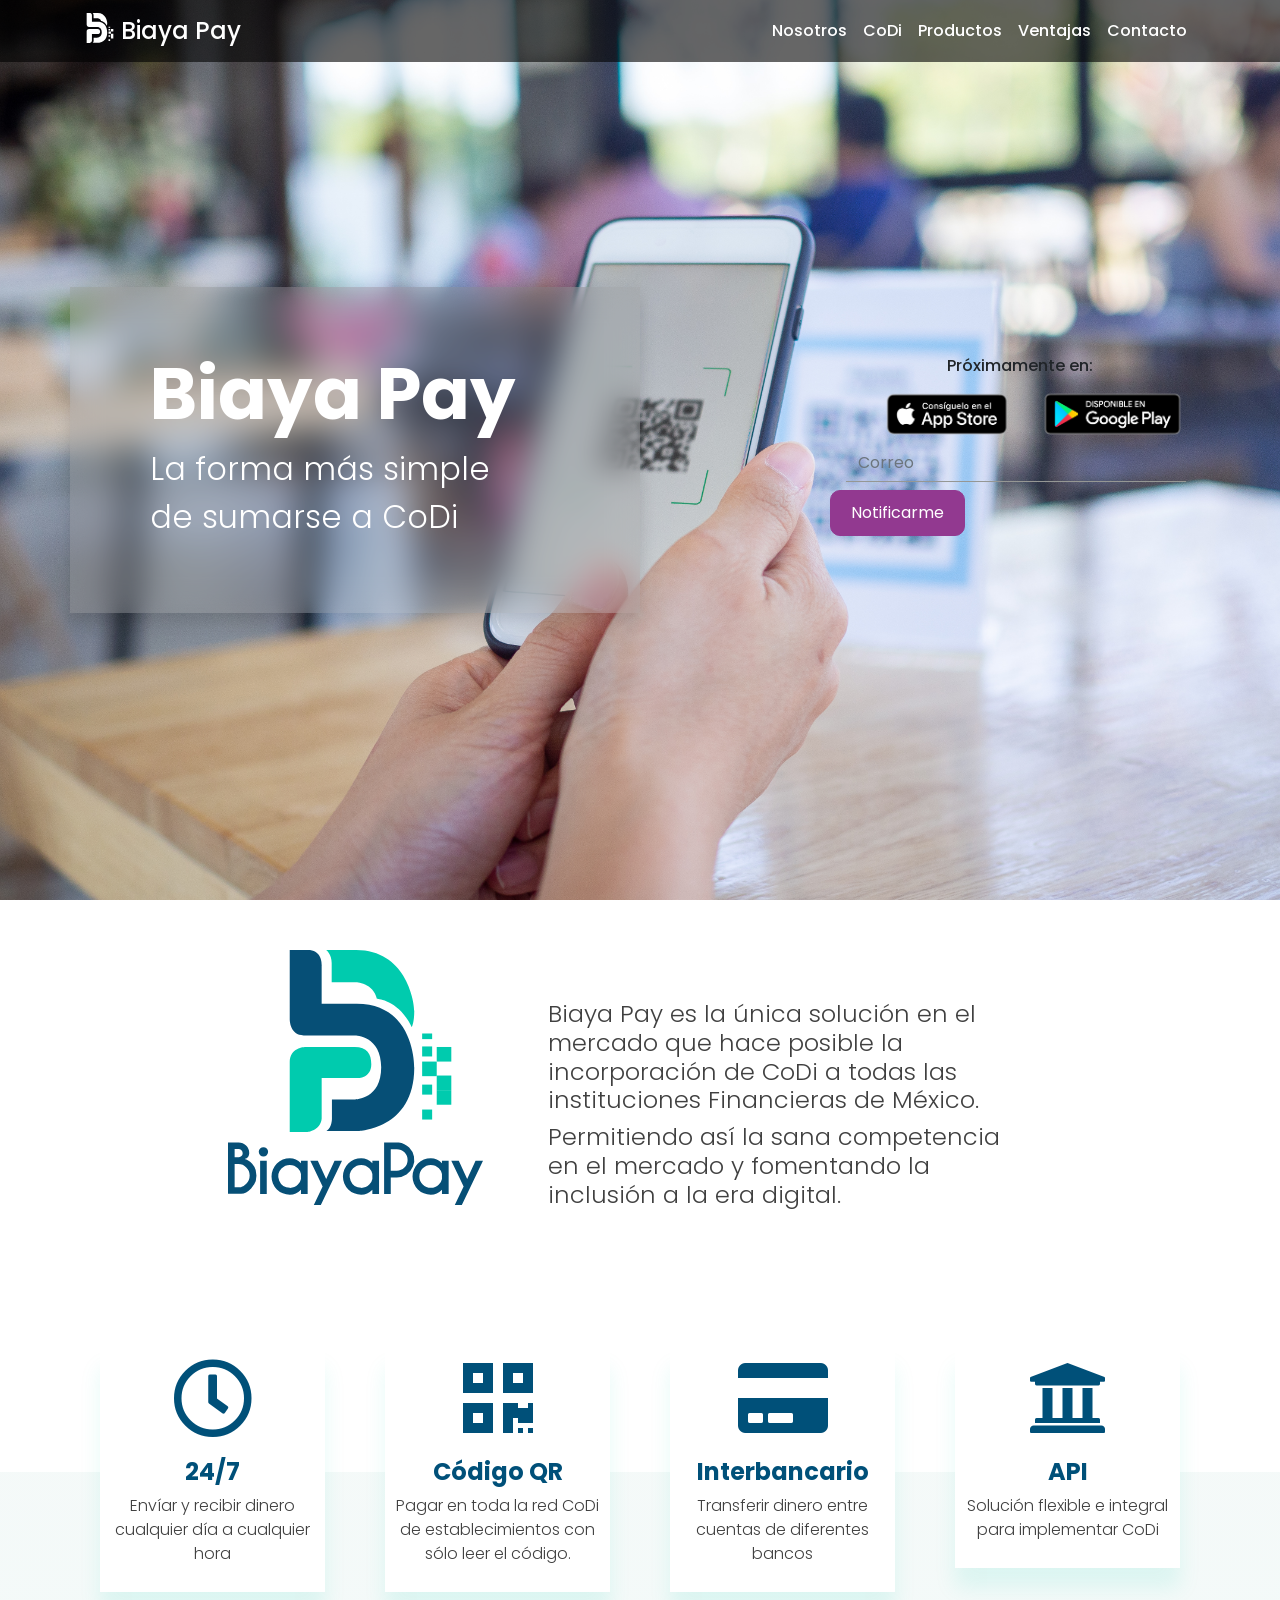
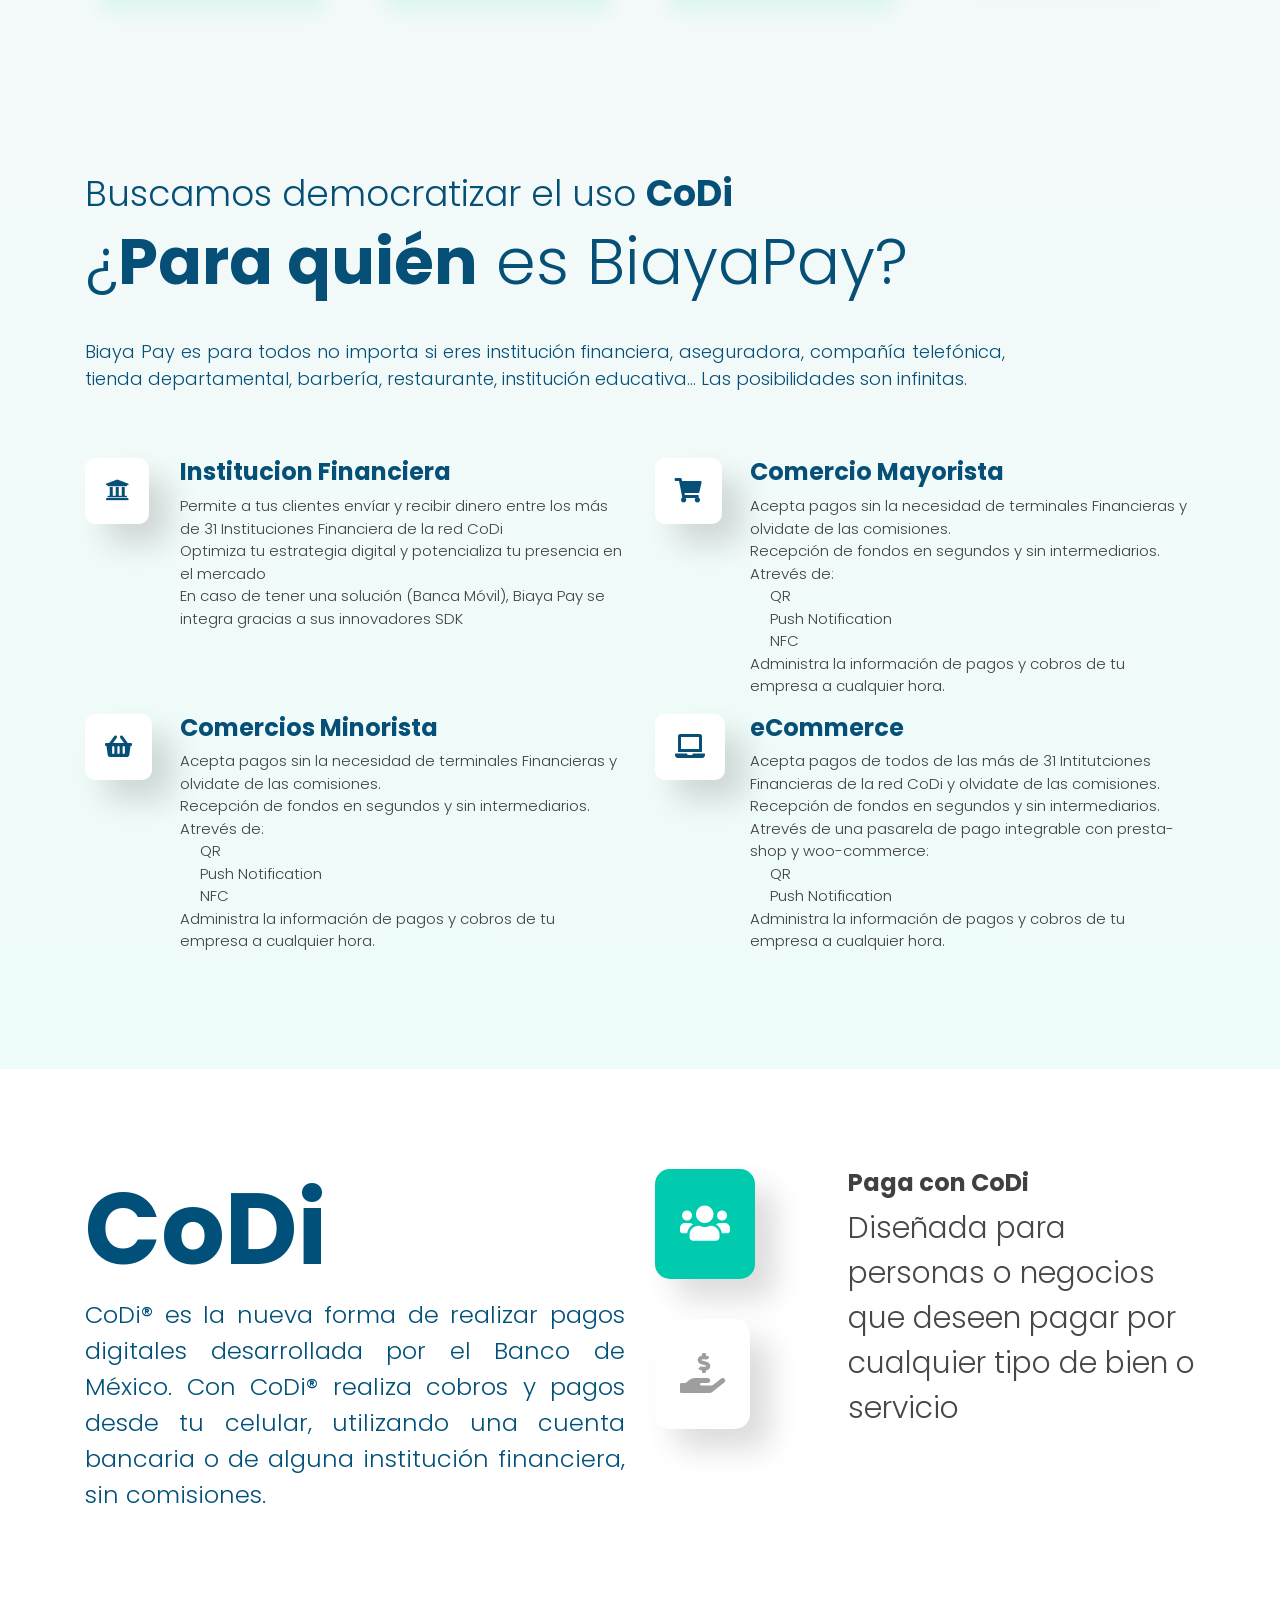
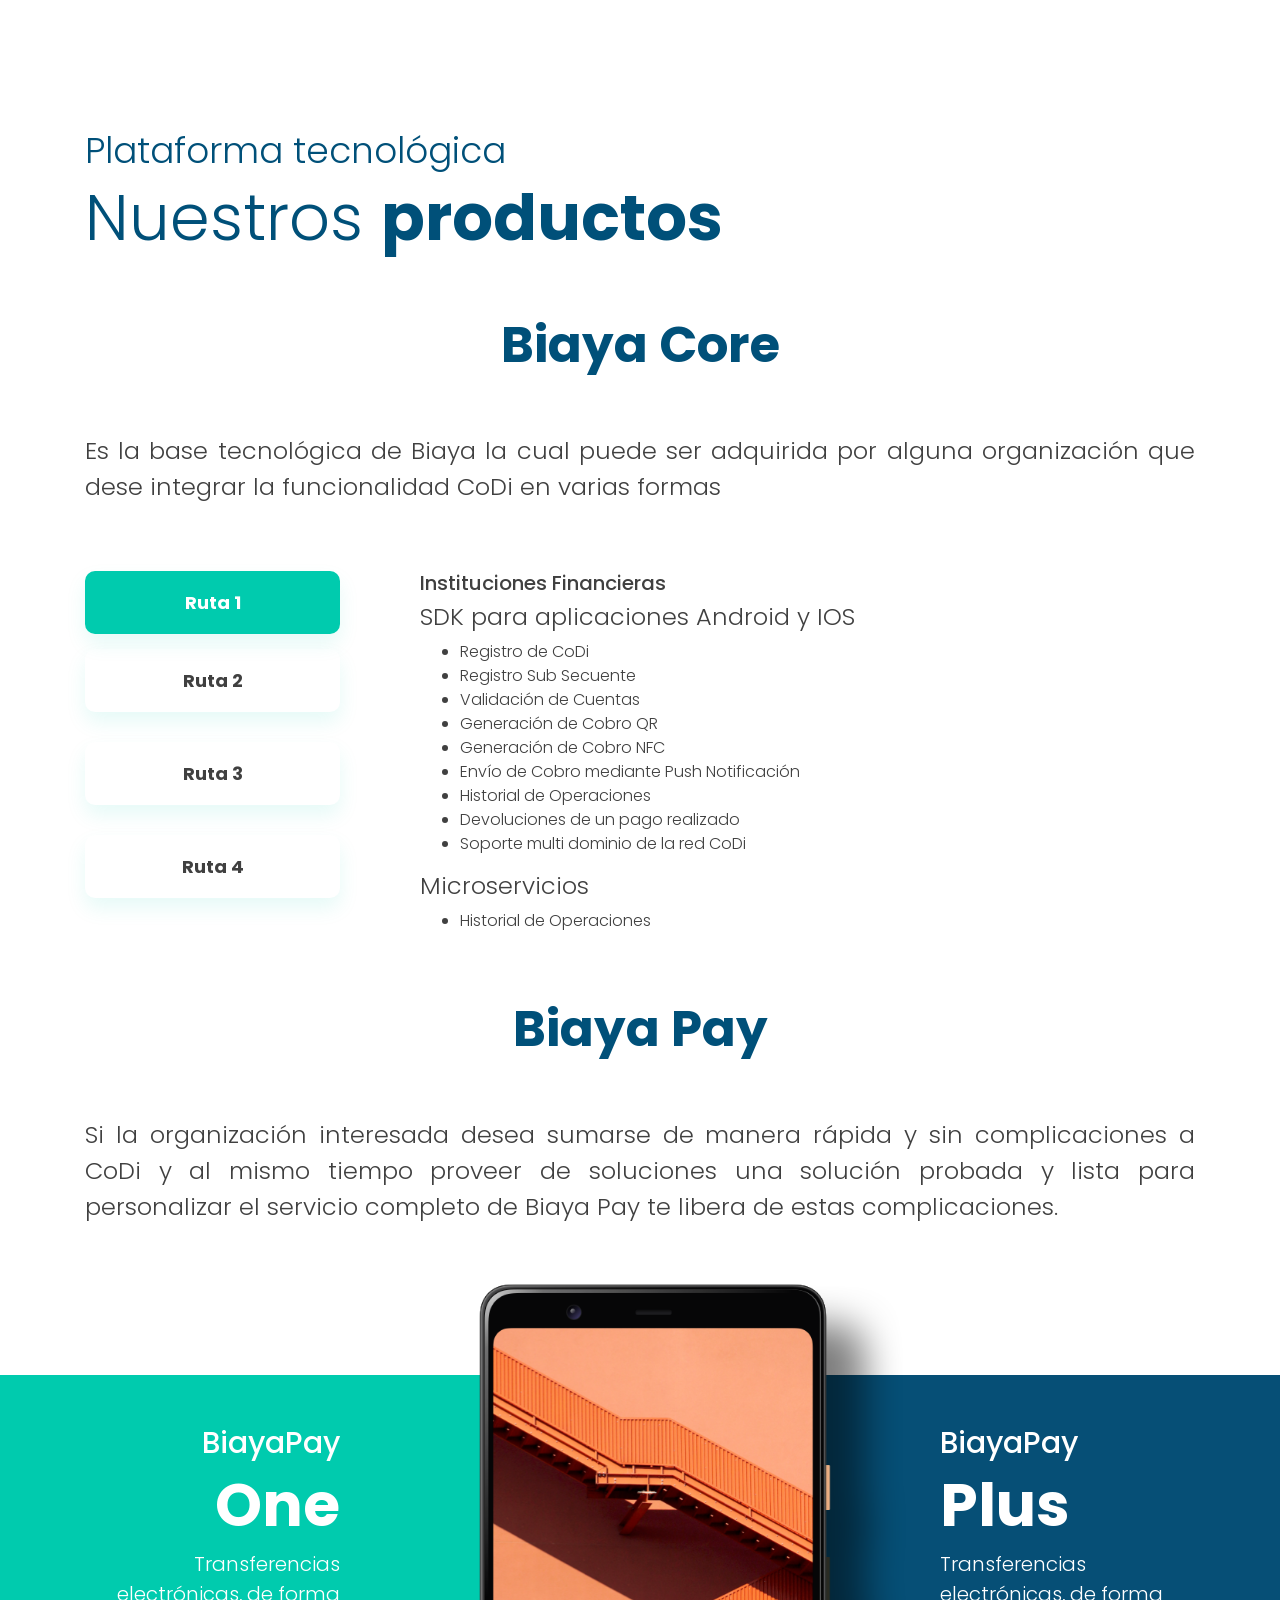
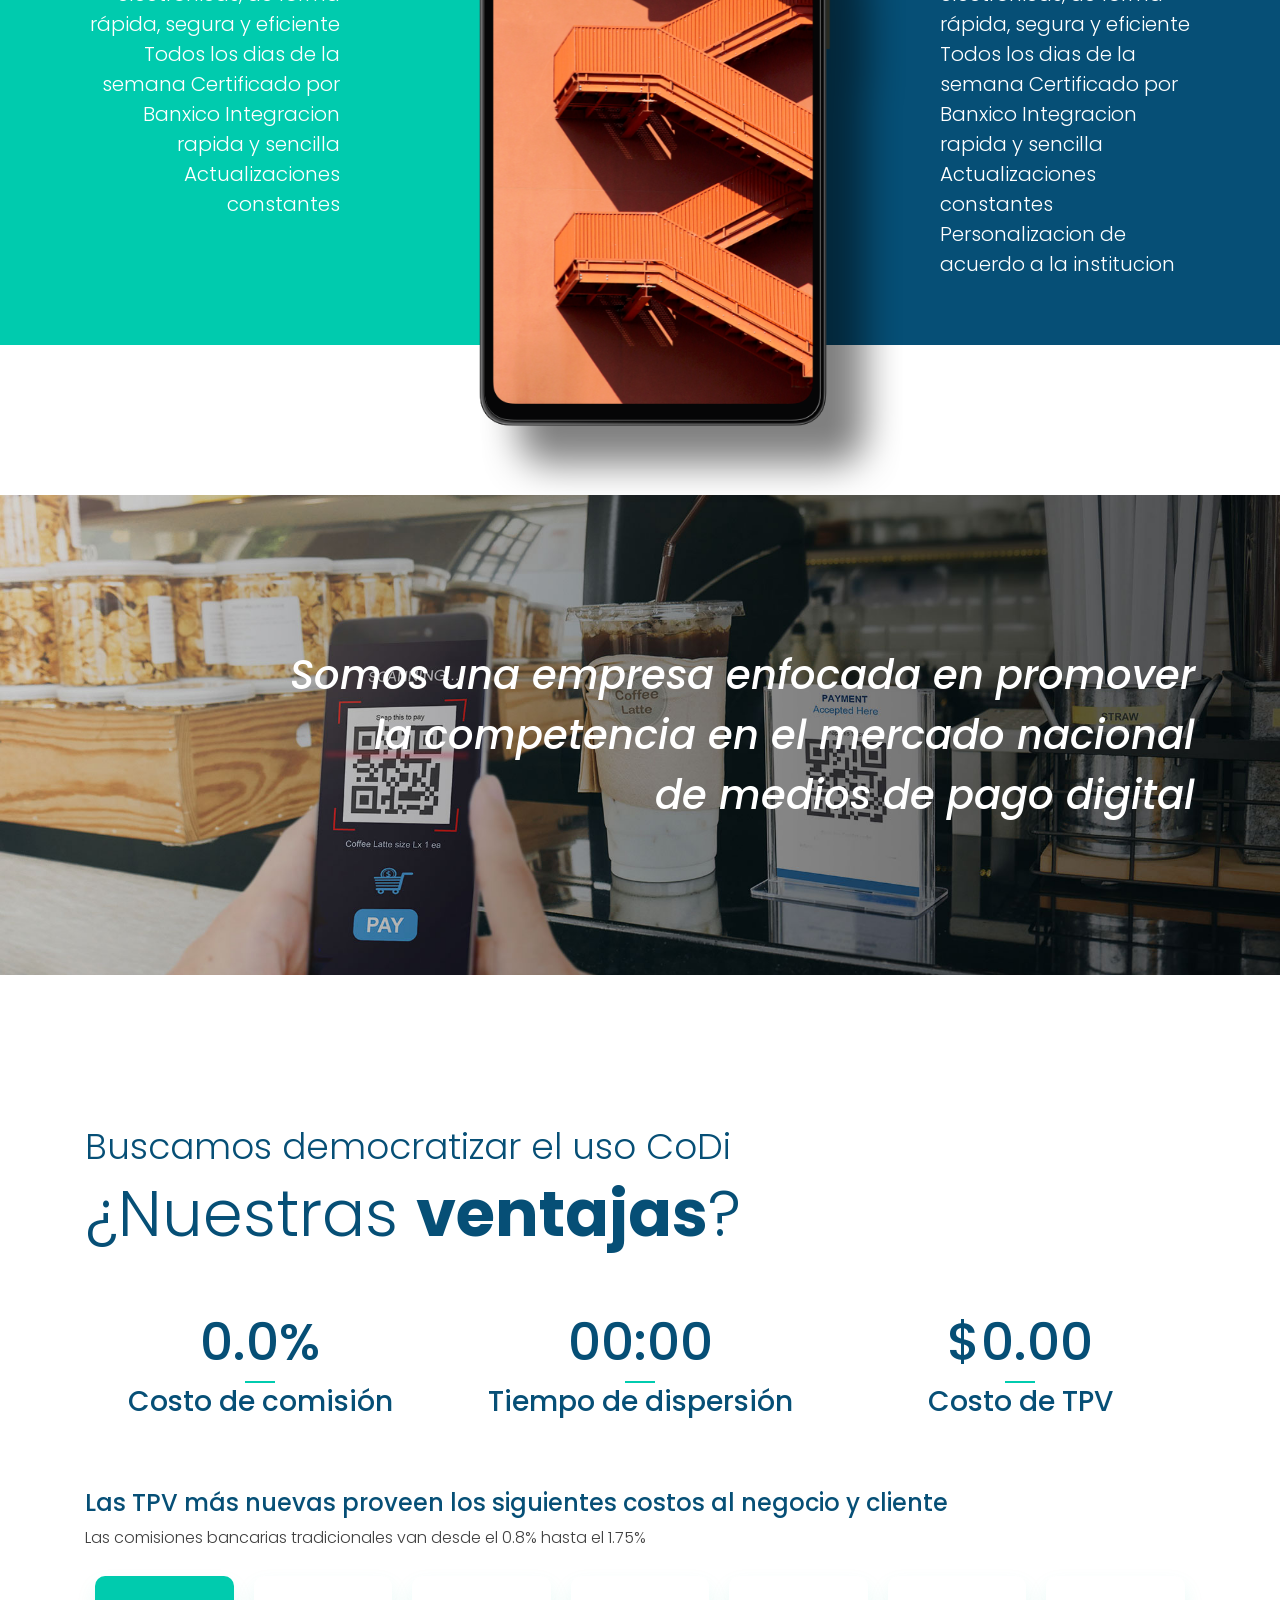
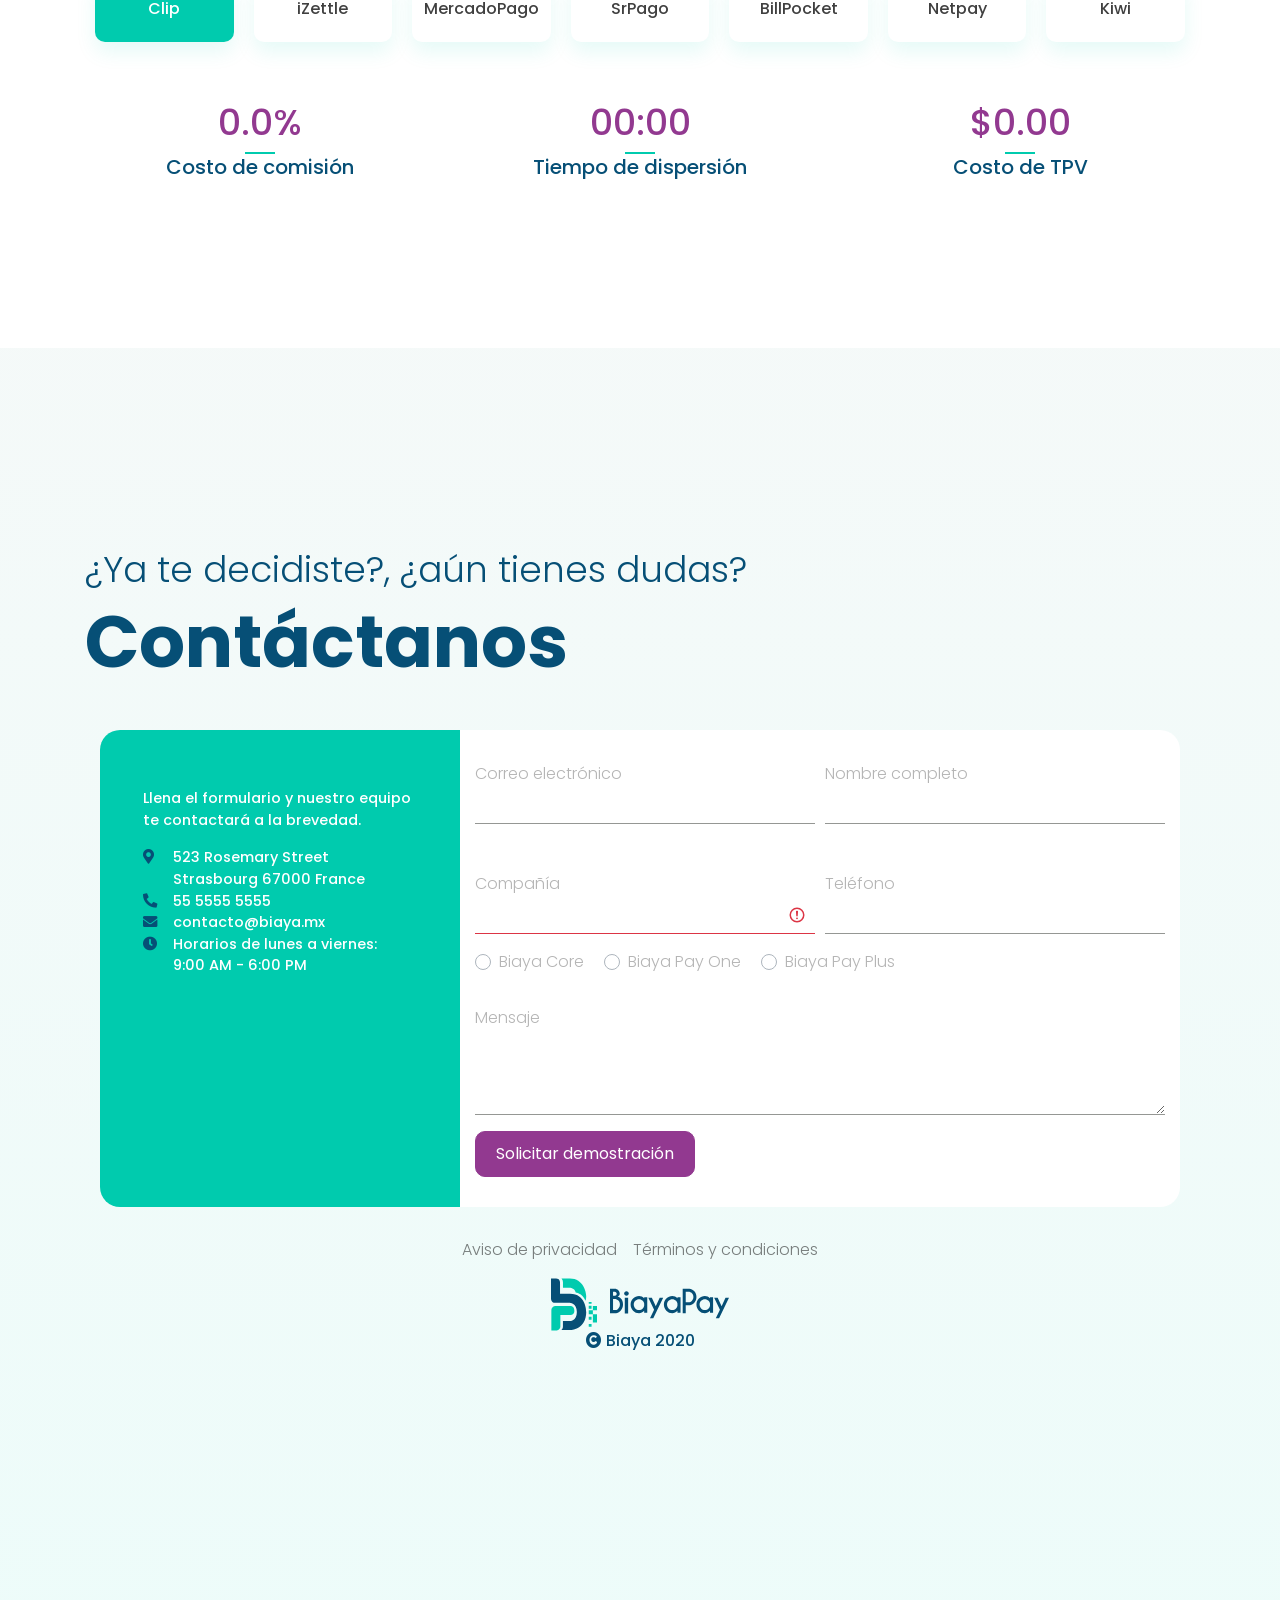
==== commit 7f388427: "Formulario, badges y menú footer ..." ====
--- a/index.html
+++ b/index.html
@@ -6,18 +6,20 @@
     <meta name="viewport" content="width=device-width, initial-scale=1, shrink-to-fit=no">
 
     <meta http-equiv="Content-Type" content="text/html; ISO-8859-1">
-    <meta NAME="DC.Language" SCHEME="RFC1766" CONTENT="Spanish">
-    <meta NAME="AUTHOR" CONTENT="Cristian Jaramillo">
-    <meta NAME="REPLY-TO" CONTENT="contacto@biaya.mx">
+    <meta name="DC.Language" SCHEME="RFC1766" CONTENT="Spanish">
+    <meta name="AUTHOR" content="Cristian Jaramillo">
+    <meta name="REPLY-TO" content="contacto@biaya.mx">
     <link REV="made" href="mailto:contacto@biaya.mx">
-    <meta NAME="DESCRIPTION"
-        CONTENT="Biaya Pay es la única solución en el mercado que hace posible la incorporación de CoDi a todas las instituciones Financieras de México. Permitiendo así la sana competencia en el mercado y fomentando">
-    <meta NAME="KEYWORDS"
-        CONTENT="biaya,codi,spei,banxico,cnbv,wallet,qr,nfc,push notification,android,ios,sdk,ruta 1,ruta 2,ruta 3,ruta 4,api,microservice">
-    <meta NAME="Resource-type" CONTENT="Homepage">
-    <meta NAME="DateCreated" CONTENT="Thu, 1 October 2020 14:00:00 GMT-5">
-    <meta NAME="Revisit-after" CONTENT="7 days">
-    <meta NAME="robots" content="ALL">
+    <meta name="DESCRIPTION"
+        content="Biaya Pay es la única solución en el mercado que hace posible la incorporación de CoDi a todas las instituciones Financieras de México. Permitiendo así la sana competencia en el mercado y fomentando">
+    <meta name="KEYWORDS"
+        content="biaya,codi,spei,banxico,cnbv,wallet,qr,nfc,push notification,android,ios,sdk,ruta 1,ruta 2,ruta 3,ruta 4,api,microservice">
+    <meta name="Resource-type" content="Homepage">
+    <meta name="DateCreated" content="Thu, 1 October 2020 14:00:00 GMT-5">
+    <meta name="Revisit-after" content="7 days">
+    <meta name="robots" content="index, follow" />
+    <meta name="googlebot" content="index, follow, max-snippet:-1, max-image-preview:large, max-video-preview:-1" />
+    <meta name="bingbot" content="index, follow, max-snippet:-1, max-image-preview:large, max-video-preview:-1" />
 
     <meta property="og:title" content="Biaya MX | Biaya Pay">
     <meta property="og:site_name" content="Biaya">
@@ -26,6 +28,8 @@
         content="Biaya Pay es la única solución en el mercado que hace posible la incorporación de CoDi a todas las instituciones Financieras de México. Permitiendo así la sana competencia en el mercado y fomentando">
     <meta property="og:type" content="website">
     <meta property="og:image" content="https://biaya.mx/images/qrpay.jpeg">
+    <meta property="og:image:width" content="4540" />
+    <meta property="og:image:height" content="3027" />
 
     <link rel="apple-touch-icon" sizes="180x180" href="/apple-touch-icon.png">
     <link rel="icon" type="image/png" sizes="32x32" href="/favicon-32x32.png">
@@ -42,7 +46,7 @@
 </head>
 
 <body>
-    
+
     <header class="header">
         <nav class="navbar navbar-expand-md navbar-dark bg-dark fixed-top">
             <div class="container">
@@ -76,14 +80,35 @@
                 </div>
             </div>
         </nav>
-
-        <div class="container d-flex align-items-center" style="height: 100vh">
-            <div class="tagline acrylic shadow">
-                <h1>Biaya Pay</h1>
-                <h2>
-                    La forma más simple <br />
-                    de sumarse a CoDi<br />
-                </h2>
+        <div class="container">
+            <div class="row d-flex align-items-center" style="height: 100vh">
+                <div class="tagline acrylic shadow col-md-6">
+                    <h1>Biaya Pay</h1>
+                    <h2>
+                        La forma más simple <br />
+                        de sumarse a CoDi
+                    </h2>
+                </div>
+                <div class="col-md-4 text-center">
+                    <h6>Próximamente en:</h6>
+                    <div class="row justify-content-center">
+                        <div class="col-5">
+                            <img src="images/app-store-badge.png" alt="" class="img-badge" />
+                        </div>
+                        <div class="col-5">
+                            <img src="images/google-play-badge.png" alt="" class="img-badge" />
+                        </div>
+                    </div>
+                    <div class="row">
+                        <form class="form-inline m-auto">
+                            <div class="form-group mx-sm-3 mb-2">
+                              <label for="inputMail" class="sr-only">Correo</label>
+                              <input type="email" class="form-control" id="inputMail" placeholder="Correo">
+                            </div>
+                            <button type="submit" class="btn btn-primary mb-2 btn-biaya">Notificarme</button>
+                          </form>                       
+                    </div>
+                </div>
             </div>
         </div>
 
@@ -92,7 +117,7 @@
     <div class="container" id="nosotros">
         <div class="row justify-content-center biaya-intro">
             <div class="col-6 col-md-3">
-                <img src="images/biaya-color.svg" class="img-fluid" alt=""/>
+                <img src="images/biaya-color.svg" class="img-fluid" alt="" />
             </div>
             <div class="col-md-6 promotion-line">
                 <h3>Biaya Pay es la única solución en el mercado que hace posible
@@ -134,7 +159,7 @@
             </div>
         </div>
     </div>
-    
+
     <div class="for-who" id="ventajas">
         <div class="container">
             <div class="row">
@@ -647,6 +672,7 @@
             <h3>¿Ya te decidiste?, ¿aún tienes dudas?</h3>
             <h2>Contáctanos</h2>
             <div class="row form-container">
+                
                 <div class="col-md-4 text-contact">
                     <p>
                         Llena el formulario y nuestro equipo te contactará a la brevedad.
@@ -683,7 +709,7 @@
                         <div class="form-row">
                             <div class="form-group col-md-6">
                                 <label class="input-text-label" for="inputEmail4">Compañía</label>
-                                <input type="email" class="form-control" id="inputEmail4" />
+                                <input type="email" class="form-control is-invalid" id="inputEmail4" />
                             </div>
                             <div class="form-group col-md-6">
                                 <label class="input-text-label" for="inputPassword4">Teléfono</label>
@@ -715,6 +741,27 @@
                         </button>
                     </form>
                 </div>
+            </div>
+            <div class="row text-center">
+                
+                <div class="col-12">
+                <nav class="navbar navbar-expand navbar-light bg-transparent">
+                    <div class="collapse navbar-collapse" id="navbarNavDropdown">
+                      <ul class="navbar-nav m-auto">
+                        <li class="nav-item">
+                          <a class="nav-link" href="#">Aviso de privacidad</a>
+                        </li>
+                        <li class="nav-item">
+                          <a class="nav-link" href="#">Términos y condiciones</a>
+                        </li>
+                      </ul>
+                    </div>
+                  </nav>   
+                </div>         
+                <div class="col-12">
+                    <img src="images/biaya-footer.svg" alt="" class="m-auto">
+                    <h6><i class="fas fa-copyright"></i> Biaya 2020</h6>
+                </div>    
             </div>
         </div>
     </footer>
--- a/css/biaya-style.css
+++ b/css/biaya-style.css
@@ -41,6 +41,23 @@
   margin-left: auto;
   margin-right: auto;
 }
+
+.img-badge {
+  height: 60px;
+  width: auto;
+}
+
+input#inputMail {
+  background: transparent;
+}
+
+
+.form-control:focus {
+  border-color: #923990;
+  box-shadow: none;
+  border-width: 2px;
+}
+
 
 .tagline > h1,
 .tagline > h2 {
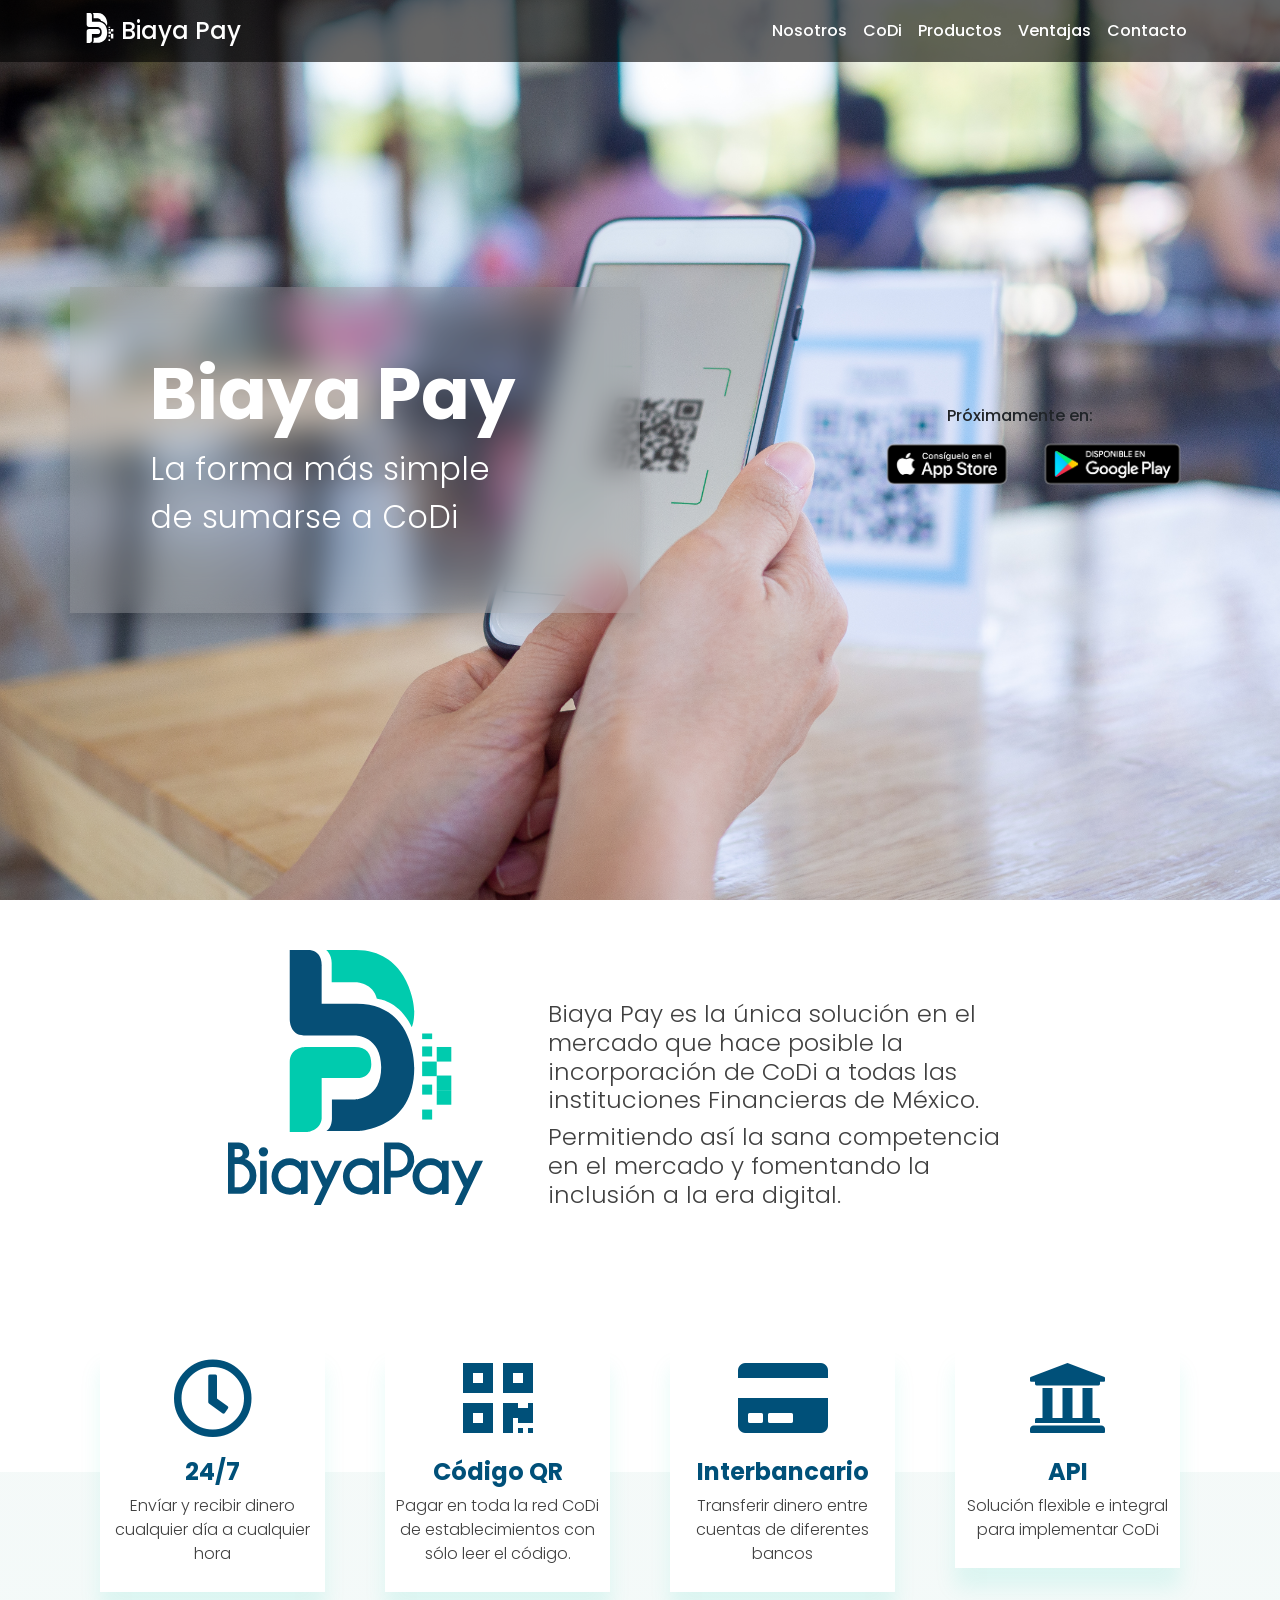
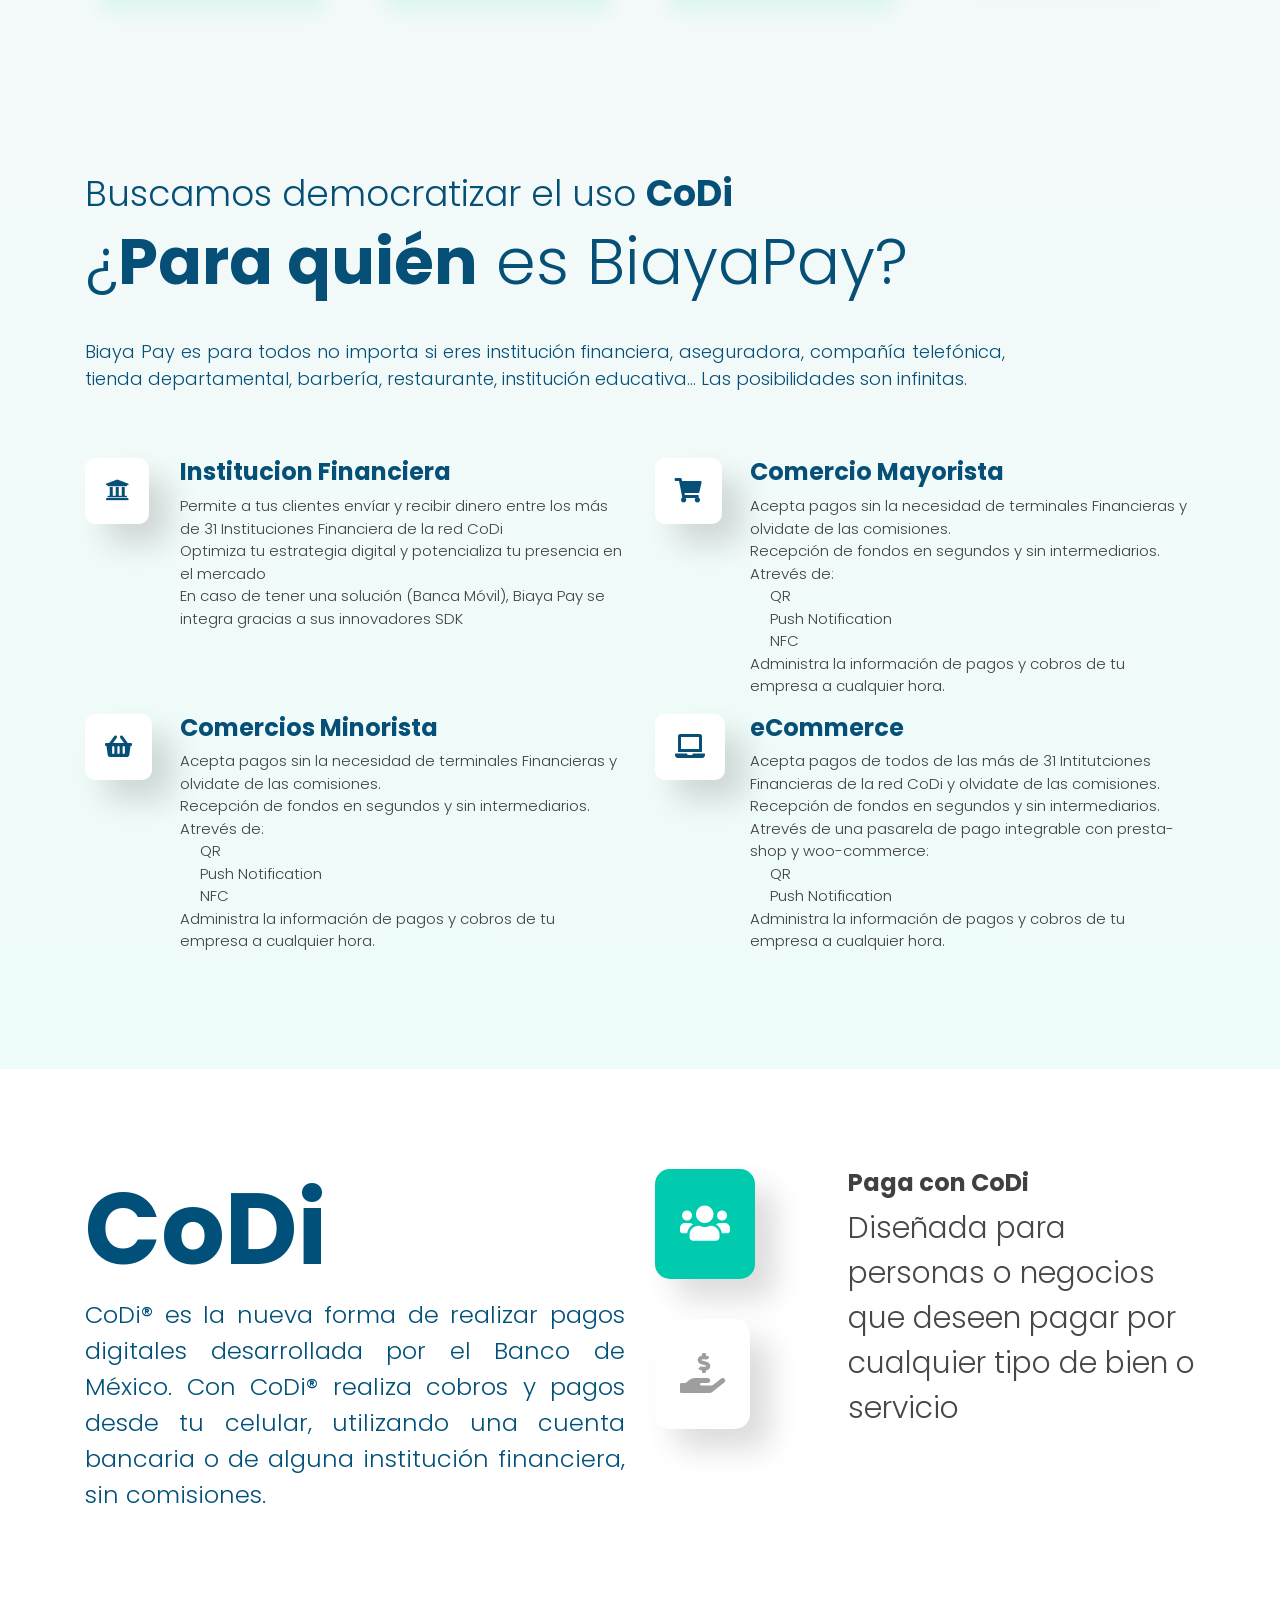
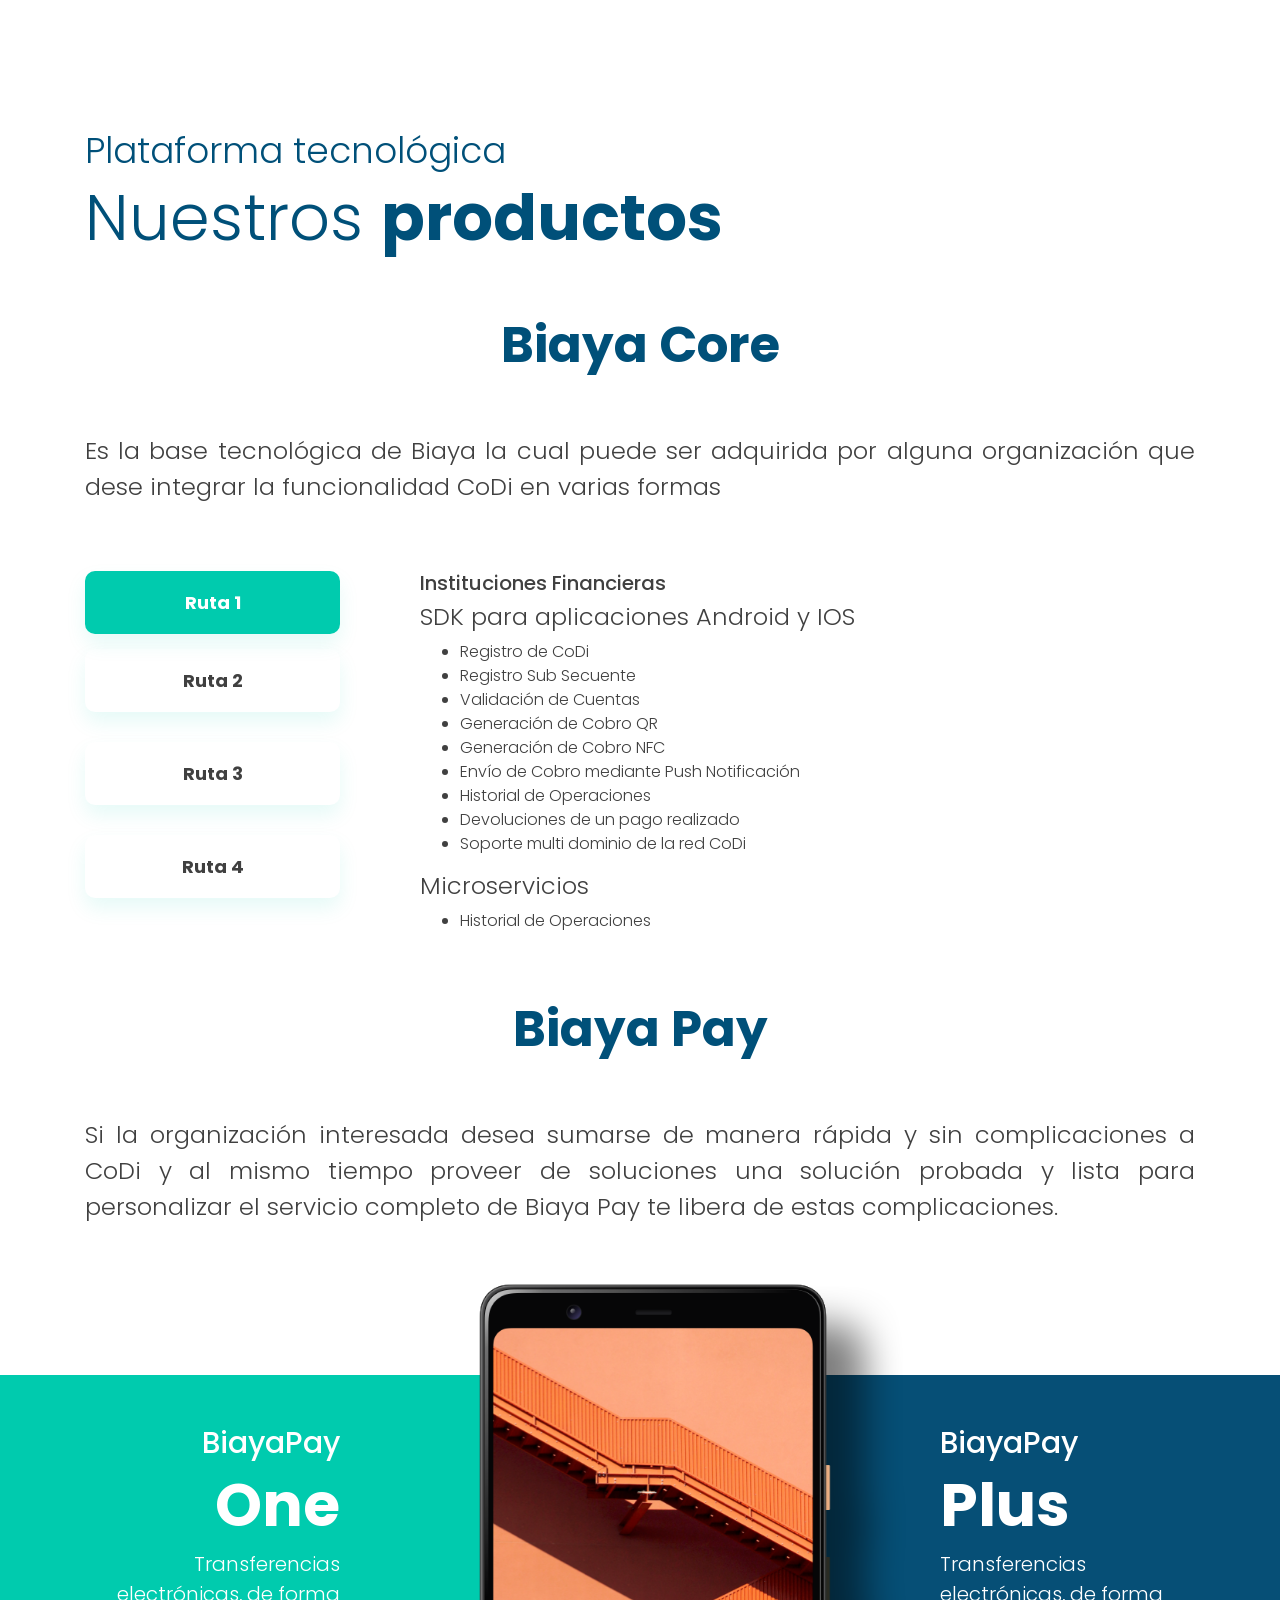
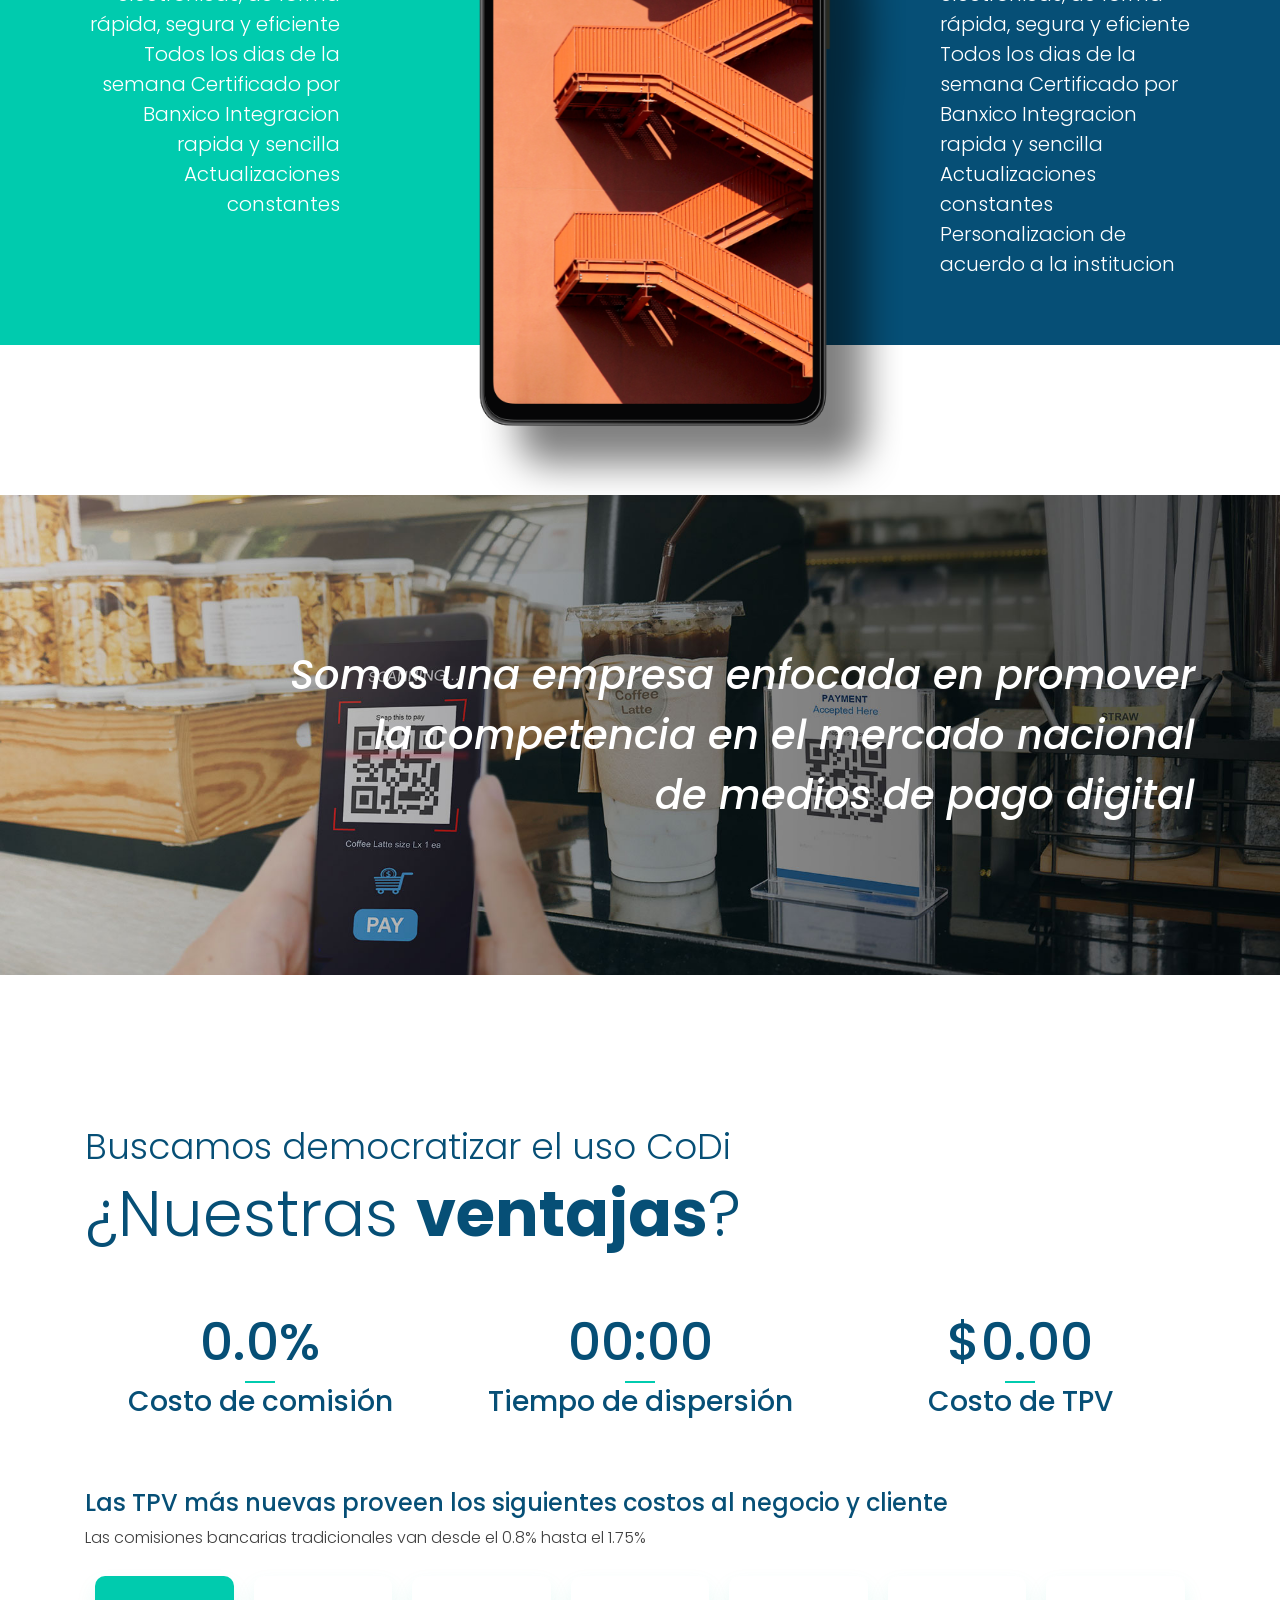
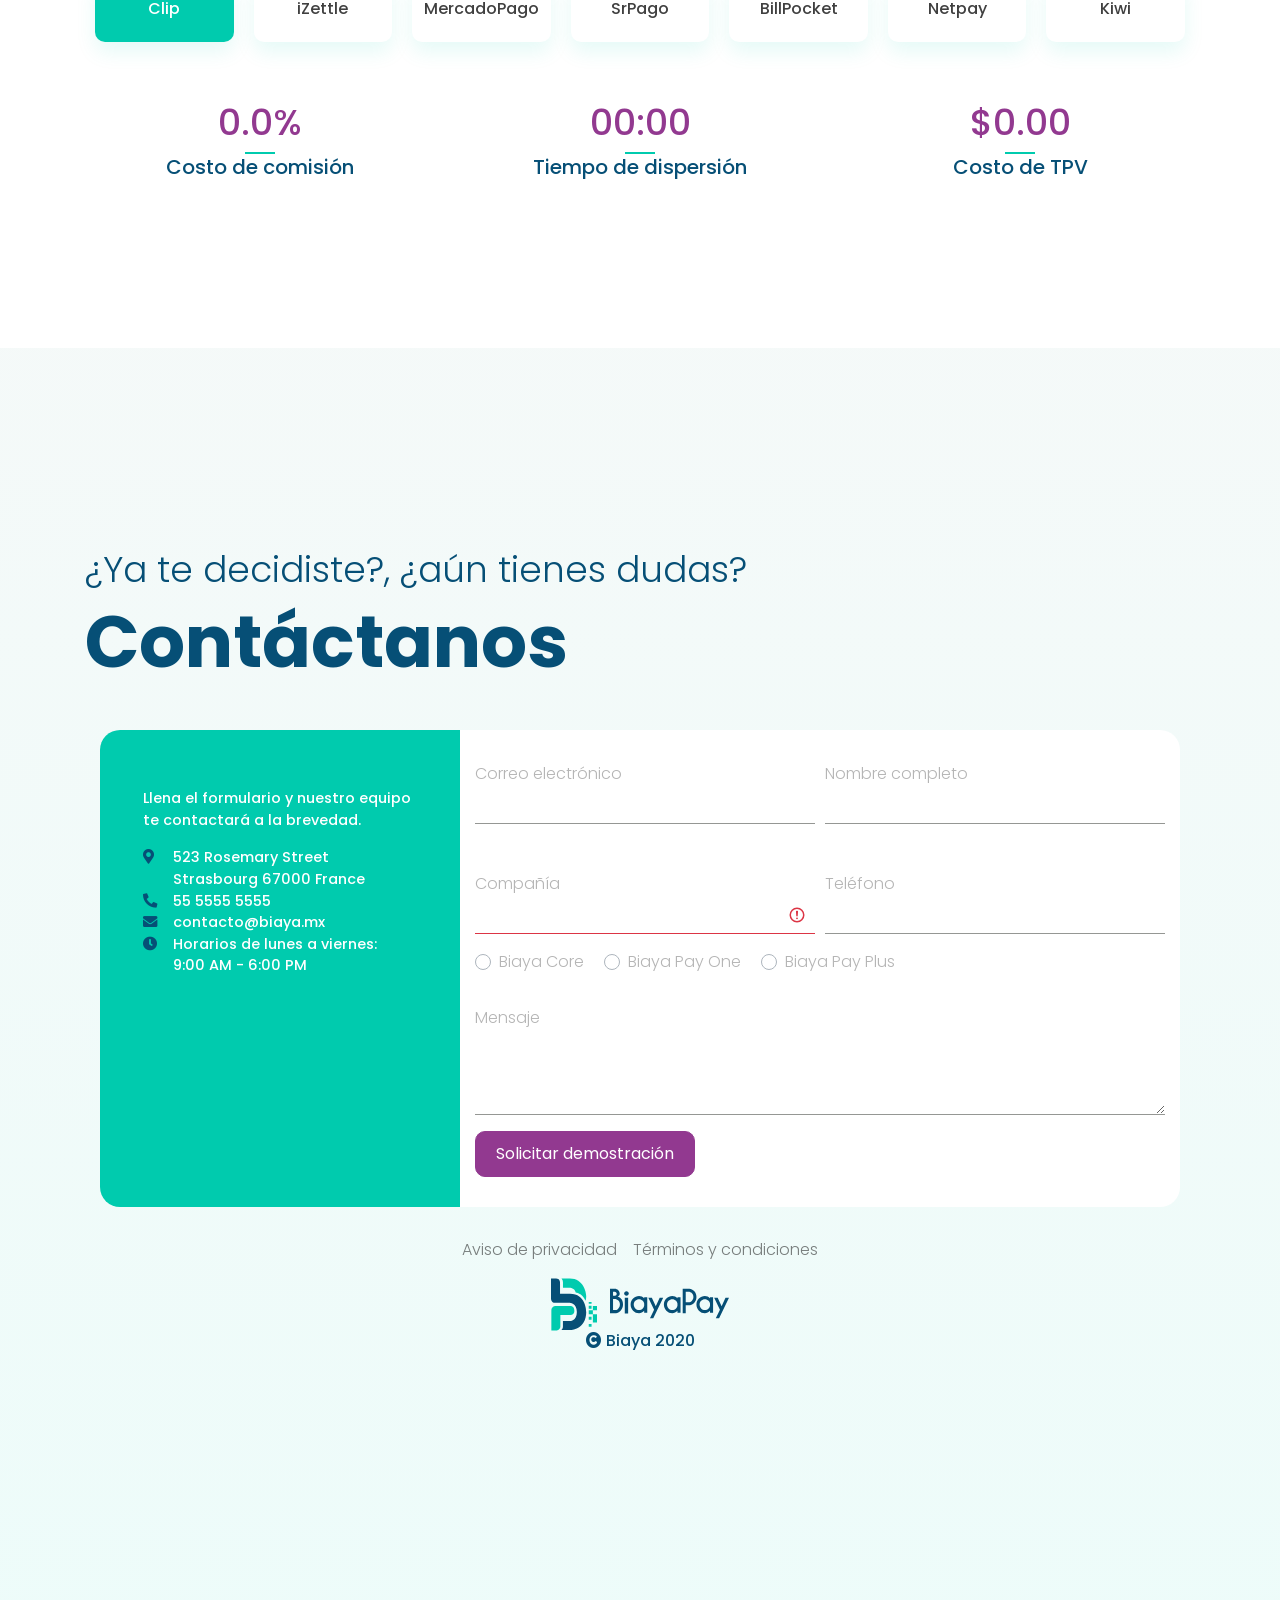
==== commit 006d92ae: "Add elements" ====
--- a/index.html
+++ b/index.html
@@ -42,7 +42,7 @@
     <link rel="stylesheet" href="css/biaya-style.css" />
     <link href="https://fonts.googleapis.com/css2?family=Poppins:wght@300;400;500;700&display=swap" rel="stylesheet" />
     <link href="css/fontawesome.css" type="text/css" rel="stylesheet" />
-    <title>Biaya MX</title>
+    <title>Biaya Pay</title>
 </head>
 
 <body>
@@ -93,20 +93,11 @@
                     <h6>Próximamente en:</h6>
                     <div class="row justify-content-center">
                         <div class="col-5">
-                            <img src="images/app-store-badge.png" alt="" class="img-badge" />
+                            <img src="images/app-store-badge.png" alt="" class="img-badge" data-toggle="modal" data-target="#myModal"/>
                         </div>
                         <div class="col-5">
-                            <img src="images/google-play-badge.png" alt="" class="img-badge" />
-                        </div>
-                    </div>
-                    <div class="row">
-                        <form class="form-inline m-auto">
-                            <div class="form-group mx-sm-3 mb-2">
-                              <label for="inputMail" class="sr-only">Correo</label>
-                              <input type="email" class="form-control" id="inputMail" placeholder="Correo">
-                            </div>
-                            <button type="submit" class="btn btn-primary mb-2 btn-biaya">Notificarme</button>
-                          </form>                       
+                            <img src="images/google-play-badge.png" alt="" class="img-badge" data-toggle="modal" data-target="#myModal"/>
+                        </div>
                     </div>
                 </div>
             </div>
@@ -160,7 +151,7 @@
         </div>
     </div>
 
-    <div class="for-who" id="ventajas">
+    <div class="for-who">
         <div class="container">
             <div class="row">
                 <div class="col-md-10 for-who-info">
@@ -766,6 +757,30 @@
         </div>
     </footer>
 
+    <div class="modal" tabindex="-1" role="dialog" id="myModal">
+        <div class="modal-dialog modal-dialog-centered" role="document">
+            <div class="modal-content">
+                <div class="modal-header">
+                    <h5 class="modal-title">Registrate para formar parte de nuestro piloto</h5>
+                    <button type="button" class="close" data-dismiss="modal" aria-label="Close">
+                        <span aria-hidden="true">&times;</span>
+                    </button>
+                </div>
+                <div class="modal-body">
+                    <form id="form-susbribe" class="form-inline m-auto">
+                        <div class="form-group mx-sm-3 mb-2">
+                            <label for="inputMail" class="sr-only">Correo electrónico</label>
+                            <input type="email" class="form-control" id="inputMail" placeholder="Correo electrónico"/>
+                        </div>
+                    </form>
+                </div>
+                <div class="modal-footer"> 
+                    <button type="submit" class="btn btn-primary mb-2 btn-biaya" data-toggle="modal" data-target="#myModal">Notificarme</button>
+                </div>
+            </div>
+        </div>
+    </div>
+
     <!-- Optional JavaScript -->
     <!-- jQuery first, then Popper.js, then Bootstrap JS -->
     <script src="https://code.jquery.com/jquery-3.2.1.slim.min.js"
@@ -777,6 +792,13 @@
     <script src="https://maxcdn.bootstrapcdn.com/bootstrap/4.0.0/js/bootstrap.min.js"
         integrity="sha384-JZR6Spejh4U02d8jOt6vLEHfe/JQGiRRSQQxSfFWpi1MquVdAyjUar5+76PVCmYl"
         crossorigin="anonymous"></script>
+    <script>
+        $('#myModal')
+            .on('shown.bs.modal', function () {
+                $('#myInput').trigger('focus')
+            }
+        );
+    </script>
 </body>
 
 </html>
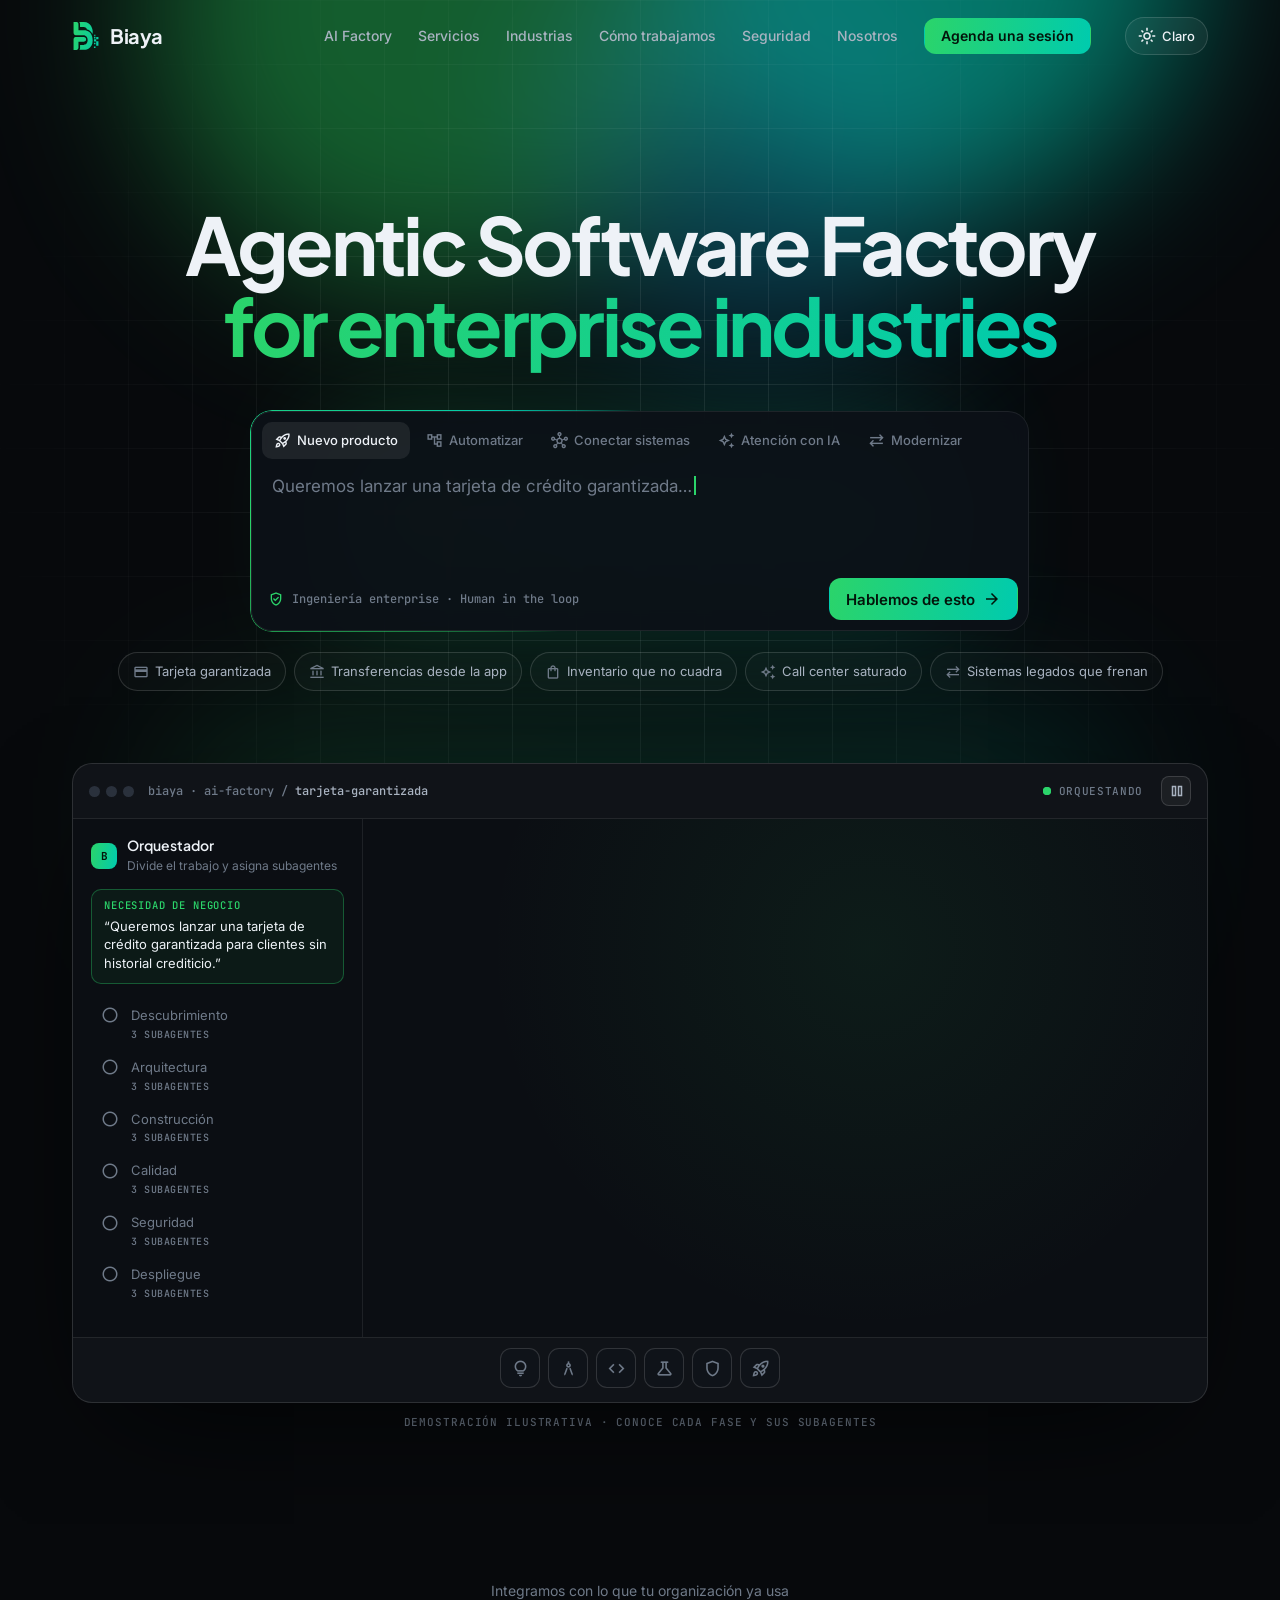
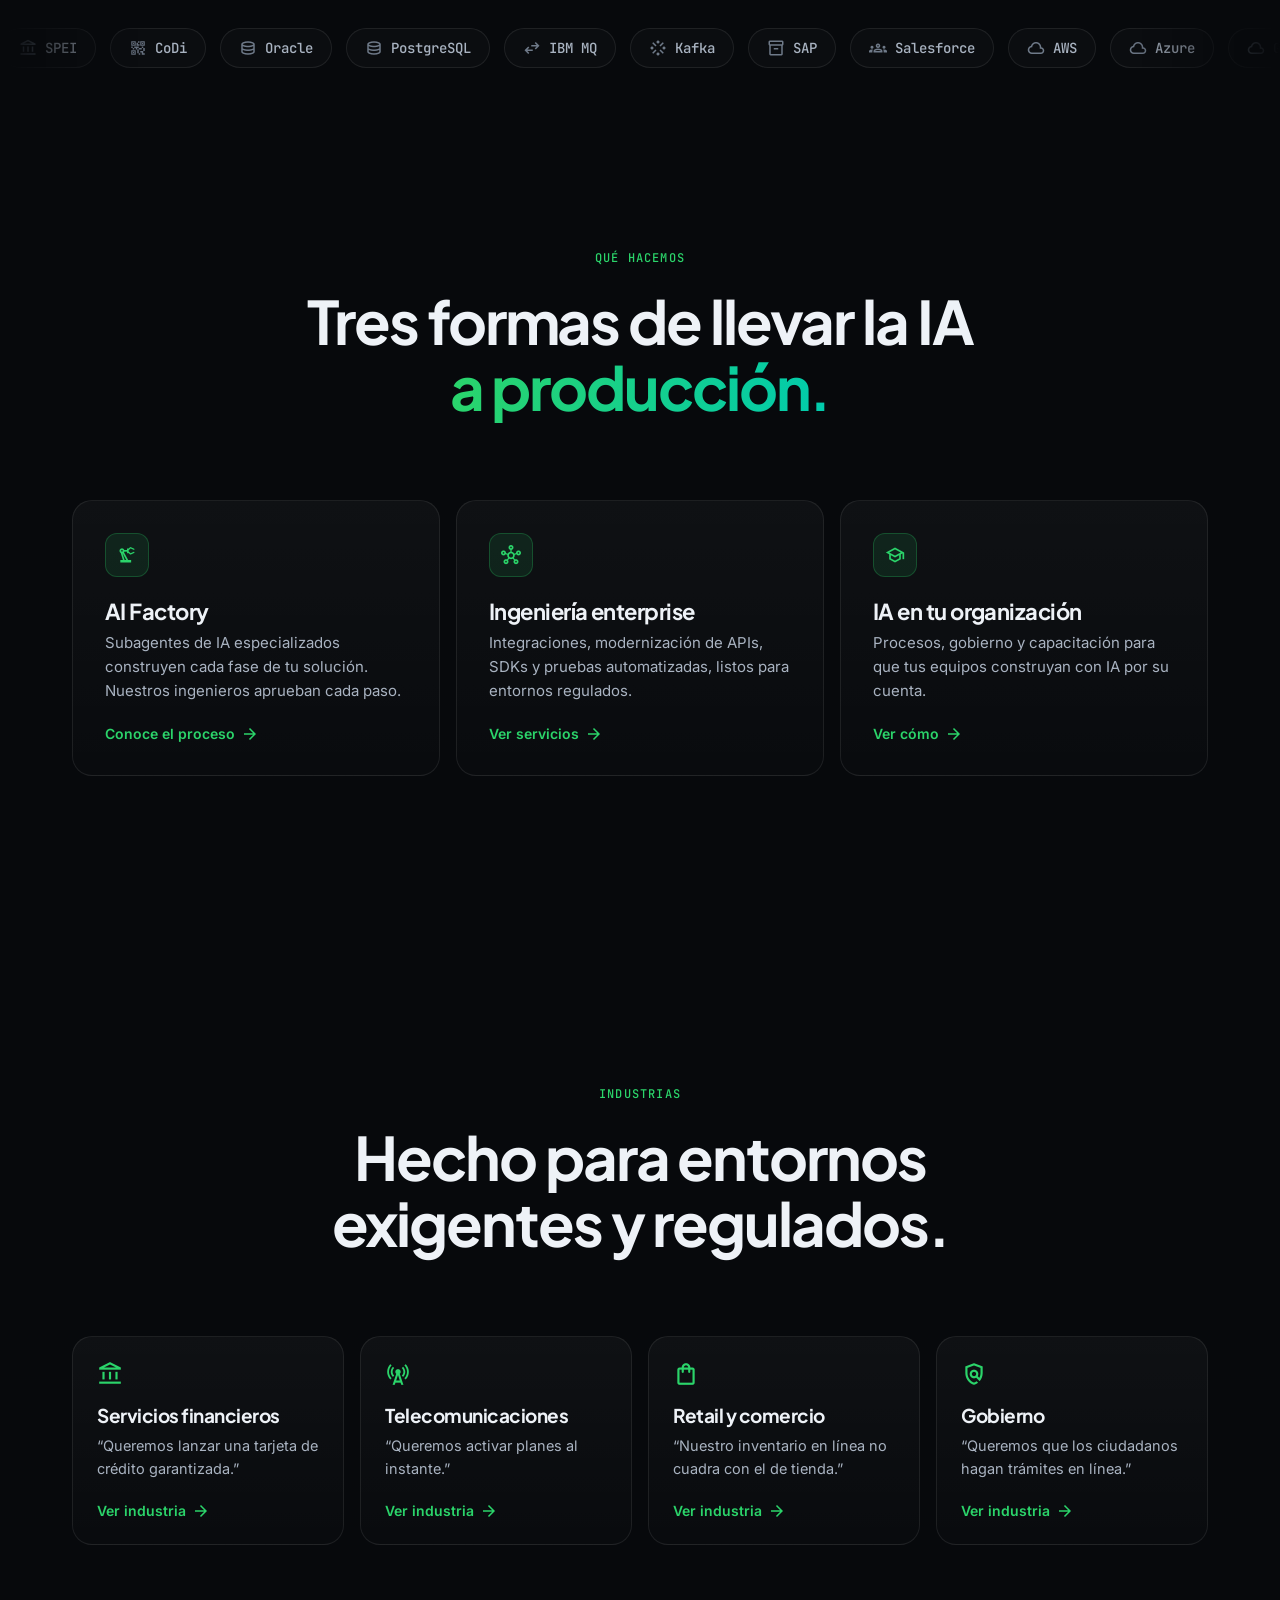
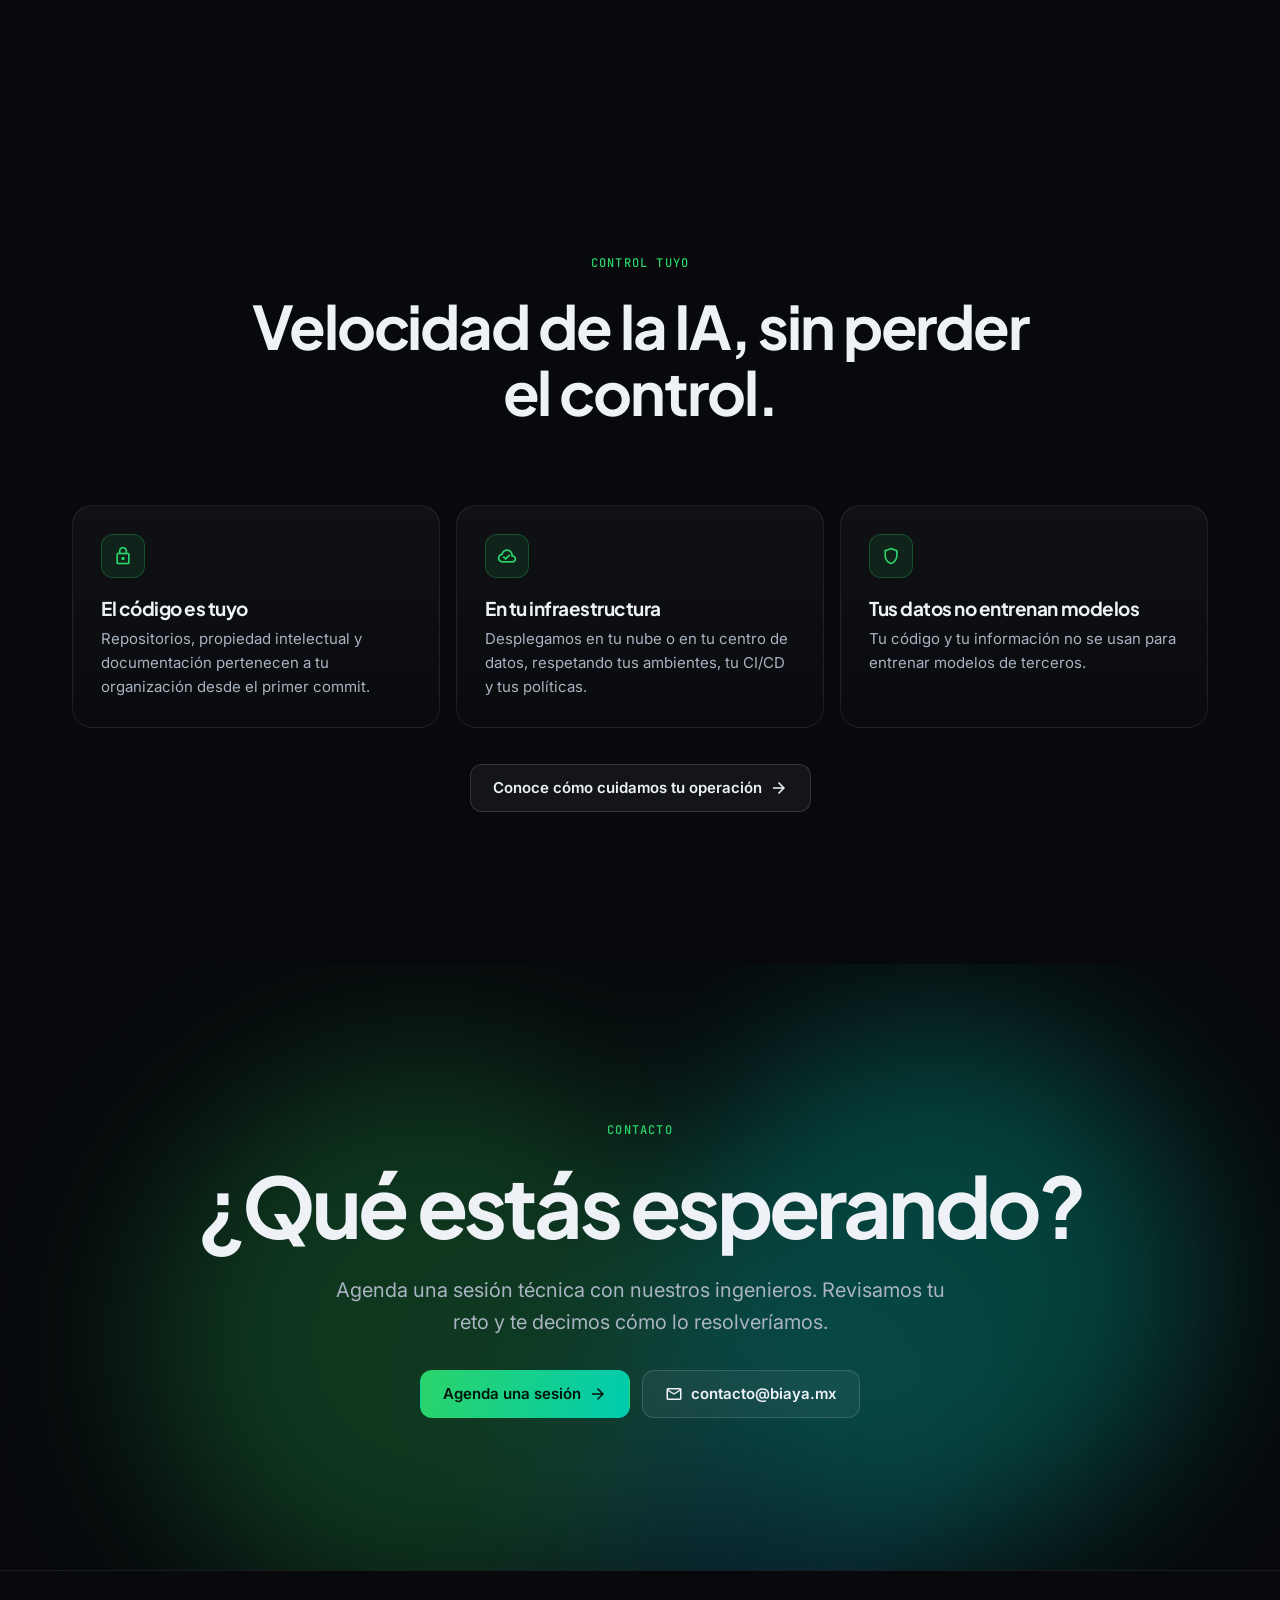
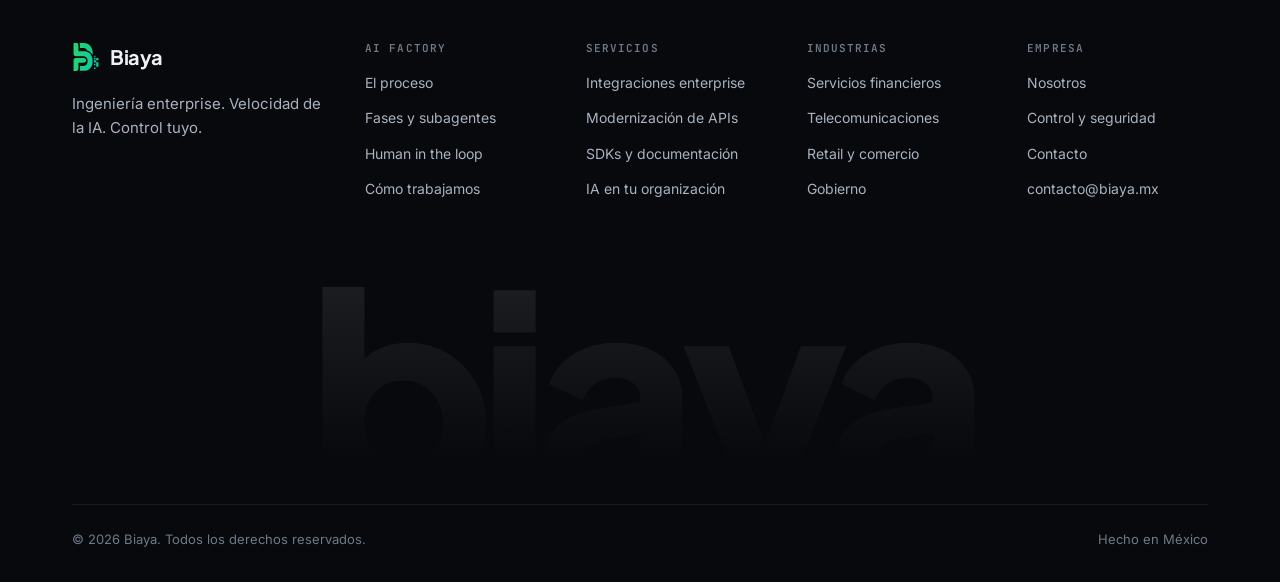
==== commit ae5cb034: "Sitio v2: nuevas páginas, estilos, scripts y SEO Co-Authored-By: Claude Opus 5.5 <noreply@anthropic." ====
--- a/index.html
+++ b/index.html
@@ -1,804 +1,441 @@
 <!DOCTYPE html>
-<html lang="en">
-
+<html lang="es" class="no-js">
 <head>
-    <meta charset="utf-8">
-    <meta name="viewport" content="width=device-width, initial-scale=1, shrink-to-fit=no">
-
-    <meta http-equiv="Content-Type" content="text/html; ISO-8859-1">
-    <meta name="DC.Language" SCHEME="RFC1766" CONTENT="Spanish">
-    <meta name="AUTHOR" content="Cristian Jaramillo">
-    <meta name="REPLY-TO" content="contacto@biaya.mx">
-    <link REV="made" href="mailto:contacto@biaya.mx">
-    <meta name="DESCRIPTION"
-        content="Biaya Pay es la única solución en el mercado que hace posible la incorporación de CoDi a todas las instituciones Financieras de México. Permitiendo así la sana competencia en el mercado y fomentando">
-    <meta name="KEYWORDS"
-        content="biaya,codi,spei,banxico,cnbv,wallet,qr,nfc,push notification,android,ios,sdk,ruta 1,ruta 2,ruta 3,ruta 4,api,microservice">
-    <meta name="Resource-type" content="Homepage">
-    <meta name="DateCreated" content="Thu, 1 October 2020 14:00:00 GMT-5">
-    <meta name="Revisit-after" content="7 days">
-    <meta name="robots" content="index, follow" />
-    <meta name="googlebot" content="index, follow, max-snippet:-1, max-image-preview:large, max-video-preview:-1" />
-    <meta name="bingbot" content="index, follow, max-snippet:-1, max-image-preview:large, max-video-preview:-1" />
-
-    <meta property="og:title" content="Biaya MX | Biaya Pay">
-    <meta property="og:site_name" content="Biaya">
-    <meta property="og:url" content="https://biaya.mx/">
-    <meta property="og:description"
-        content="Biaya Pay es la única solución en el mercado que hace posible la incorporación de CoDi a todas las instituciones Financieras de México. Permitiendo así la sana competencia en el mercado y fomentando">
-    <meta property="og:type" content="website">
-    <meta property="og:image" content="https://biaya.mx/images/qrpay.jpeg">
-    <meta property="og:image:width" content="4540" />
-    <meta property="og:image:height" content="3027" />
-
-    <link rel="apple-touch-icon" sizes="180x180" href="/apple-touch-icon.png">
-    <link rel="icon" type="image/png" sizes="32x32" href="/favicon-32x32.png">
-    <link rel="icon" type="image/png" sizes="16x16" href="/favicon-16x16.png">
-    <link rel="manifest" href="/site.webmanifest">
-    <link rel="mask-icon" href="/safari-pinned-tab.svg" color="#00cbae">
-    <meta name="msapplication-TileColor" content="#ffffff">
-    <meta name="theme-color" content="#ffffff">
-    <link href="css/bootstrap.min.css" rel="stylesheet">
-    <link rel="stylesheet" href="css/biaya-style.css" />
-    <link href="https://fonts.googleapis.com/css2?family=Poppins:wght@300;400;500;700&display=swap" rel="stylesheet" />
-    <link href="css/fontawesome.css" type="text/css" rel="stylesheet" />
-    <title>Biaya Pay</title>
+  <meta charset="utf-8">
+  <meta name="viewport" content="width=device-width, initial-scale=1">
+  <title>Biaya | Ingeniería enterprise con IA, dentro de tu organización</title>
+  <meta name="description" content="Consultoría de ingeniería enterprise con IA en México: integraciones, APIs y soluciones a la medida, supervisadas por ingenieros y en tu infraestructura.">
+  <meta name="author" content="Biaya">
+  <meta name="robots" content="index, follow, max-image-preview:large, max-snippet:-1, max-video-preview:-1">
+  <link rel="canonical" href="https://biaya.mx/">
+  <link rel="alternate" hreflang="es-MX" href="https://biaya.mx/">
+  <link rel="alternate" hreflang="x-default" href="https://biaya.mx/">
+  <link rel="sitemap" type="application/xml" href="/sitemap.xml">
+
+  <!-- Open Graph (LinkedIn, WhatsApp, Facebook, Slack) -->
+  <meta property="og:type" content="website">
+  <meta property="og:site_name" content="Biaya">
+  <meta property="og:locale" content="es_MX">
+  <meta property="og:url" content="https://biaya.mx/">
+  <meta property="og:title" content="Biaya | Ingeniería enterprise. Velocidad de la IA. Control tuyo.">
+  <meta property="og:description" content="Llevamos el desarrollo con IA a tu organización: más velocidad, sin comprometer tu seguridad, arquitectura ni gobernanza.">
+  <meta property="og:image" content="https://biaya.mx/images/og-image.png">
+  <meta property="og:image:secure_url" content="https://biaya.mx/images/og-image.png">
+  <meta property="og:image:type" content="image/png">
+  <meta property="og:image:width" content="1200">
+  <meta property="og:image:height" content="630">
+  <meta property="og:image:alt" content="Biaya: ingeniería enterprise, velocidad de la IA, control tuyo.">
+
+  <!-- X / Twitter -->
+  <meta name="twitter:card" content="summary_large_image">
+  <meta name="twitter:title" content="Biaya | Ingeniería enterprise. Velocidad de la IA. Control tuyo.">
+  <meta name="twitter:description" content="Llevamos el desarrollo con IA a tu organización: más velocidad, sin comprometer tu seguridad, arquitectura ni gobernanza.">
+  <meta name="twitter:image" content="https://biaya.mx/images/og-image.png">
+  <meta name="twitter:image:alt" content="Biaya: ingeniería enterprise, velocidad de la IA, control tuyo.">
+
+  <link rel="icon" href="/favicon.ico" sizes="any">
+  <link rel="icon" type="image/png" sizes="32x32" href="/favicon-32x32.png">
+  <link rel="icon" type="image/png" sizes="16x16" href="/favicon-16x16.png">
+  <link rel="apple-touch-icon" sizes="180x180" href="/apple-touch-icon.png">
+  <link rel="mask-icon" href="/safari-pinned-tab.svg" color="#00cbae">
+  <link rel="manifest" href="/site.webmanifest">
+  <meta name="msapplication-config" content="/browserconfig.xml">
+  <meta name="msapplication-TileColor" content="#07090c">
+  <meta name="application-name" content="Biaya">
+  <meta name="apple-mobile-web-app-title" content="Biaya">
+  <meta name="theme-color" content="#07090c">
+
+  <!-- Datos estructurados (Schema.org). Solo hechos verificados: ver .claude/skills/biaya-seo -->
+  <script type="application/ld+json">
+  {
+    "@context": "https://schema.org",
+    "@graph": [
+      {
+        "@type": "ProfessionalService",
+        "@id": "https://biaya.mx/#organization",
+        "name": "Biaya",
+        "url": "https://biaya.mx/",
+        "logo": {
+          "@type": "ImageObject",
+          "@id": "https://biaya.mx/#logo",
+          "url": "https://biaya.mx/android-chrome-512x512.png",
+          "width": 512,
+          "height": 512,
+          "caption": "Biaya"
+        },
+        "image": "https://biaya.mx/images/og-image.png",
+        "description": "Consultoría de ingeniería enterprise que lleva el desarrollo con inteligencia artificial a las organizaciones: AI Factory con subagentes especializados, supervisión de ingenieros (human in the loop) y transferencia de capacidades a los equipos del cliente.",
+        "slogan": "Ingeniería enterprise. Velocidad de la IA. Control tuyo.",
+        "foundingDate": "2020",
+        "email": "contacto@biaya.mx",
+        "areaServed": { "@type": "Country", "name": "México" },
+        "knowsLanguage": "es-MX",
+        "knowsAbout": [
+          "Desarrollo de software con inteligencia artificial",
+          "Integraciones enterprise",
+          "Modernización de APIs",
+          "SDKs y documentación técnica",
+          "Gobierno de IA",
+          "CoDi",
+          "SPEI",
+          "Servicios financieros",
+          "Telecomunicaciones",
+          "Retail",
+          "Sector público"
+        ],
+        "contactPoint": {
+          "@type": "ContactPoint",
+          "contactType": "sales",
+          "email": "contacto@biaya.mx",
+          "areaServed": "MX",
+          "availableLanguage": ["Spanish"],
+          "hoursAvailable": {
+            "@type": "OpeningHoursSpecification",
+            "dayOfWeek": ["Monday", "Tuesday", "Wednesday", "Thursday", "Friday"],
+            "opens": "09:00",
+            "closes": "18:00"
+          }
+        },
+        "hasOfferCatalog": {
+          "@type": "OfferCatalog",
+          "name": "Servicios de Biaya",
+          "itemListElement": [
+            { "@type": "Offer", "itemOffered": { "@type": "Service", "name": "AI Factory: soluciones enterprise construidas con IA", "description": "Un orquestador y subagentes de IA especializados ejecutan cada fase (descubrimiento, arquitectura, construcción, calidad, seguridad y despliegue) con aprobación humana.", "url": "https://biaya.mx/ai-factory/" } },
+            { "@type": "Offer", "itemOffered": { "@type": "Service", "name": "Integraciones enterprise de punta a punta", "description": "Integraciones con core, ERP, CRM, colas de mensajes y nubes, con pruebas automatizadas, SDKs y documentación.", "url": "https://biaya.mx/servicios/" } },
+            { "@type": "Offer", "itemOffered": { "@type": "Service", "name": "Modernización de APIs e integraciones", "description": "Contratos, pruebas y documentación para APIs REST, gRPC y SOAP.", "url": "https://biaya.mx/servicios/" } },
+            { "@type": "Offer", "itemOffered": { "@type": "Service", "name": "Adopción de IA en tu organización", "description": "Procesos de desarrollo con IA, gobierno y políticas de IA, plataforma en tu infraestructura, capacitación y medición de resultados.", "url": "https://biaya.mx/servicios/#adopcion" } }
+          ]
+        }
+      },
+      {
+        "@type": "WebSite",
+        "@id": "https://biaya.mx/#website",
+        "url": "https://biaya.mx/",
+        "name": "Biaya",
+        "inLanguage": "es-MX",
+        "publisher": { "@id": "https://biaya.mx/#organization" }
+      },
+      {
+        "@type": "WebPage",
+        "@id": "https://biaya.mx/#webpage",
+        "url": "https://biaya.mx/",
+        "name": "Biaya | Ingeniería enterprise con IA, dentro de tu organización",
+        "description": "Consultoría de ingeniería enterprise con IA en México: integraciones, APIs y soluciones a la medida, supervisadas por ingenieros y en tu infraestructura.",
+        "inLanguage": "es-MX",
+        "isPartOf": { "@id": "https://biaya.mx/#website" },
+        "about": { "@id": "https://biaya.mx/#organization" },
+        "primaryImageOfPage": { "@type": "ImageObject", "url": "https://biaya.mx/images/og-image.png", "width": 1200, "height": 630 }
+      }
+    ]
+  }
+  </script>
+
+  <link rel="preconnect" href="https://fonts.googleapis.com">
+  <link rel="preconnect" href="https://fonts.gstatic.com" crossorigin>
+  <link href="https://fonts.googleapis.com/css2?family=Inter:wght@400;500;600;700&family=JetBrains+Mono:wght@400;500;600&family=Plus+Jakarta+Sans:wght@600;700;800&display=swap" rel="stylesheet">
+  <link href="https://fonts.googleapis.com/css2?family=Material+Symbols+Outlined:opsz,wght,FILL,GRAD@20..48,400,0..1,0&icon_names=account_balance,account_tree,add,alt_route,api,architecture,arrow_forward,arrow_upward,auto_awesome,bolt,bug_report,cell_tower,check,check_circle,close,cloud,cloud_done,cloud_upload,code,credit_card,dark_mode,data_object,database,deployed_code,description,dns,error,folder,groups,hub,insights,inventory_2,light_mode,lightbulb,lock,mail,menu,menu_book,monitor_heart,monitoring,pause,person_check,play_arrow,policy,precision_manufacturing,progress_activity,qr_code_2,radio_button_unchecked,rocket_launch,schedule,school,science,security,shield,shopping_bag,smart_toy,stream,supervised_user_circle,swap_horiz,sync_alt,task_alt,terminal,travel_explore,verified,verified_user&display=block" rel="stylesheet">
+  <link rel="stylesheet" href="css/biaya.css">
+  <script>
+    document.documentElement.className = "js";
+    // Si js/biaya.js no carga, vuelve a mostrar el contenido animado (buscadores y redes lentas).
+    setTimeout(function () { if (!window.biayaReady) document.documentElement.classList.remove("js"); }, 4000);
+    try { var t = localStorage.getItem("biaya-theme"); if (t === "light") document.documentElement.dataset.theme = "light"; } catch (e) {}
+  </script>
 </head>
 
 <body>
 
-    <header class="header">
-        <nav class="navbar navbar-expand-md navbar-dark bg-dark fixed-top">
-            <div class="container">
-                <a class="navbar-brand" href="#">
-                    <img src="images/biaya-solid.svg" width="30" height="30" class="d-inline-block align-top" alt=""
-                        loading="lazy" />
-                    Biaya Pay
-                </a>
-                <button class="navbar-toggler" type="button" data-toggle="collapse" data-target="#navbarCollapse"
-                    aria-controls="navbarCollapse" aria-expanded="false" aria-label="Toggle navigation">
-                    <span class="navbar-toggler-icon"></span>
-                </button>
-                <div class="collapse navbar-collapse" id="navbarCollapse">
-                    <ul class="navbar-nav ml-auto">
-                        <li class="nav-item active">
-                            <a class="nav-link" href="#nosotros">Nosotros</a>
-                        </li>
-                        <li class="nav-item active">
-                            <a class="nav-link" href="#codi">CoDi</a>
-                        </li>
-                        <li class="nav-item active">
-                            <a class="nav-link" href="#productos">Productos</a>
-                        </li>
-                        <li class="nav-item active">
-                            <a class="nav-link" href="#ventajas">Ventajas</a>
-                        </li>
-                        <li class="nav-item">
-                            <a class="nav-link" href="#contacto">Contacto</a>
-                        </li>
-                    </ul>
-                </div>
-            </div>
-        </nav>
-        <div class="container">
-            <div class="row d-flex align-items-center" style="height: 100vh">
-                <div class="tagline acrylic shadow col-md-6">
-                    <h1>Biaya Pay</h1>
-                    <h2>
-                        La forma más simple <br />
-                        de sumarse a CoDi
-                    </h2>
-                </div>
-                <div class="col-md-4 text-center">
-                    <h6>Próximamente en:</h6>
-                    <div class="row justify-content-center">
-                        <div class="col-5">
-                            <img src="images/app-store-badge.png" alt="" class="img-badge" data-toggle="modal" data-target="#myModal"/>
-                        </div>
-                        <div class="col-5">
-                            <img src="images/google-play-badge.png" alt="" class="img-badge" data-toggle="modal" data-target="#myModal"/>
-                        </div>
-                    </div>
-                </div>
-            </div>
+<!-- ===================== NAVEGACIÓN ===================== -->
+<header class="nav" id="top">
+  <div class="wrap nav-inner">
+    <a class="brand" href="./" aria-label="Biaya, ir al inicio">
+      <span class="brand-mark" aria-hidden="true"></span><span>Biaya</span>
+    </a>
+    <button class="nav-toggle" type="button" aria-label="Abrir menú" aria-expanded="false" aria-controls="nav-links">
+      <span class="ms" aria-hidden="true">menu</span>
+    </button>
+    <nav class="nav-links" id="nav-links" aria-label="Principal">
+      <a href="ai-factory/">AI Factory</a>
+      <a href="servicios/">Servicios</a>
+      <a href="industrias/">Industrias</a>
+      <a href="como-trabajamos/">Cómo trabajamos</a>
+      <a href="seguridad/">Seguridad</a>
+      <a href="nosotros/">Nosotros</a>
+      <a href="contacto/" class="btn btn-green btn-sm">Agenda una sesión</a>
+    </nav>
+    <button class="theme-toggle" id="theme-toggle" type="button" aria-label="Cambiar a tema claro">
+      <span class="ms" aria-hidden="true">light_mode</span><span>Claro</span>
+    </button>
+  </div>
+</header>
+
+<main>
+
+<!-- ===================== HERO ===================== -->
+<section class="hero">
+  <div class="aurora" aria-hidden="true"><i></i><i></i><i></i></div>
+  <div class="hero-grid" aria-hidden="true"></div>
+
+  <div class="wrap">
+    <div class="hero-copy">
+      <h1 class="split">Agentic Software Factory <span class="grad-text">for enterprise industries</span></h1>
+    </div>
+
+    <form class="prompt-wrap reveal" style="--d:450ms" id="hero-prompt" autocomplete="off">
+      <div class="prompt">
+        <div class="prompt-tabs" role="tablist" aria-label="Tipo de necesidad">
+          <button class="prompt-tab" type="button" role="tab" aria-selected="true" data-kind="Nuevo producto"><span class="ms" aria-hidden="true">rocket_launch</span>Nuevo producto</button>
+          <button class="prompt-tab" type="button" role="tab" aria-selected="false" data-kind="Automatizar un proceso"><span class="ms" aria-hidden="true">account_tree</span>Automatizar</button>
+          <button class="prompt-tab" type="button" role="tab" aria-selected="false" data-kind="Conectar sistemas"><span class="ms" aria-hidden="true">hub</span>Conectar sistemas</button>
+          <button class="prompt-tab" type="button" role="tab" aria-selected="false" data-kind="Atención con IA"><span class="ms" aria-hidden="true">auto_awesome</span>Atención con IA</button>
+          <button class="prompt-tab" type="button" role="tab" aria-selected="false" data-kind="Modernizar"><span class="ms" aria-hidden="true">sync_alt</span>Modernizar</button>
         </div>
-
-    </header>
-
-    <div class="container" id="nosotros">
-        <div class="row justify-content-center biaya-intro">
-            <div class="col-6 col-md-3">
-                <img src="images/biaya-color.svg" class="img-fluid" alt="" />
-            </div>
-            <div class="col-md-6 promotion-line">
-                <h3>Biaya Pay es la única solución en el mercado que hace posible
-                    la incorporación de CoDi a todas las instituciones Financieras de México. </h3>
-                <h3>Permitiendo así la sana competencia en el mercado y fomentando la inclusión a la era digital.</h3>
-
-            </div>
+        <div class="prompt-input" id="prompt-input">
+          <label for="prompt-text" class="sr-only">Describe la necesidad de tu negocio</label>
+          <textarea id="prompt-text" rows="2" maxlength="280"></textarea>
+          <span class="prompt-ghost" id="prompt-ghost" aria-hidden="true"></span>
         </div>
-        <div class="row">
-            <div class="col-md-3">
-                <div class="card text-center card-selection">
-                    <i class="far fa-clock"></i>
-                    <h4>24/7</h4>
-                    <p style="text-align: center;">Envíar y recibir dinero cualquier día a cualquier hora</p>
-                </div>
-            </div>
-            <div class="col-md-3">
-                <div class="card text-center card-selection">
-                    <i class="fas fa-qrcode"></i>
-                    <h4>Código QR</h4>
-                    <p style="text-align: center;">
-                        Pagar en toda la red CoDi de establecimientos con sólo leer el código.
-                    </p>
-                </div>
-            </div>
-            <div class="col-md-3">
-                <div class="card text-center card-selection">
-                    <i class="fas fa-credit-card"></i>
-                    <h4>Interbancario</h4>
-                    <p style="text-align: center;">Transferir dinero entre cuentas de diferentes bancos</p>
-                </div>
-            </div>
-            <div class="col-md-3">
-                <div class="card text-center card-selection">
-                    <i class="fas fa-university"></i>
-                    <h4>API</h4>
-                    <p style="text-align: center;">Solución flexible e integral para implementar CoDi</p>
-                </div>
-            </div>
+        <div class="prompt-bar">
+          <span class="prompt-meta"><span class="ms" aria-hidden="true">verified_user</span><span>Ingeniería enterprise · Human in the loop</span></span>
+          <button class="btn btn-green prompt-send" type="submit">Hablemos de esto <span class="ms" aria-hidden="true">arrow_forward</span></button>
         </div>
-    </div>
-
-    <div class="for-who">
-        <div class="container">
-            <div class="row">
-                <div class="col-md-10 for-who-info">
-                    <h6>Buscamos democratizar el uso <strong>CoDi</strong></h6>
-                    <h2>¿<strong>Para quién</strong> es BiayaPay?</h2>
-                    <p class="text-justify">
-                        Biaya Pay es para todos no importa si eres institución financiera, aseguradora, compañía
-                        telefónica, tienda departamental, barbería, restaurante, institución educativa… Las
-                        posibilidades son infinitas.
-                    </p>
-                </div>
-            </div>
-            <div class="row">
-                <div class="col-3 col-md-1">
-                    <div class="icon-container">
-                        <i class="fas fa-university"></i>
-                    </div>
-                </div>
-                <div class="col-9 col-md-5">
-                    <h4>Institucion Financiera</h4>
-                    <ul>
-                        <li>
-                            Permite a tus clientes envíar y recibir dinero entre los más de 31 Instituciones Financiera
-                            de la red CoDi
-                        </li>
-                        <li>
-                            Optimiza tu estrategia digital y potencializa tu presencia en el mercado
-                        </li>
-                        <li>
-                            En caso de tener una solución (Banca Móvil), Biaya Pay se integra gracias a sus innovadores
-                            SDK
-                        </li>
-                    </ul>
-                </div>
-                <div class="col-3 col-md-1">
-                    <div class="icon-container">
-                        <i class="fas fa-shopping-cart"></i>
-                    </div>
-                </div>
-                <div class="col-9 col-md-5">
-                    <h4>Comercio Mayorista</h4>
-                    <ul>
-                        <li>
-                            Acepta pagos sin la necesidad de terminales Financieras y olvidate de las comisiones.
-                        </li>
-                        <li>
-                            Recepción de fondos en segundos y sin intermediarios.
-                        </li>
-                        <li>
-                            Atrevés de:
-                        </li>
-                        <ul>
-                            <li>QR</li>
-                            <li>Push Notification</li>
-                            <li>NFC</li>
-                        </ul>
-                        <li>
-                            Administra la información de pagos y cobros de tu empresa a cualquier hora.
-                        </li>
-                    </ul>
-                </div>
-            </div>
-            <div class="row">
-                <div class="col-3 col-md-1">
-                    <div class="icon-container">
-                        <i class="fas fa-shopping-basket"></i>
-                    </div>
-                </div>
-                <div class="col-9 col-md-5">
-                    <h4>Comercios Minorista</h4>
-                    <ul>
-                        <li>
-                            Acepta pagos sin la necesidad de terminales Financieras y olvidate de las comisiones.
-                        </li>
-                        <li>
-                            Recepción de fondos en segundos y sin intermediarios.
-                        </li>
-                        <li>
-                            Atrevés de:
-                        </li>
-                        <ul>
-                            <li>QR</li>
-                            <li>Push Notification</li>
-                            <li>NFC</li>
-                        </ul>
-                        <li>
-                            Administra la información de pagos y cobros de tu empresa a cualquier hora.
-                        </li>
-                    </ul>
-                </div>
-                <div class="col-3 col-md-1">
-                    <div class="icon-container">
-                        <i class="fas fa-laptop"></i>
-                    </div>
-                </div>
-                <div class="col-9 col-md-5">
-                    <h4>eCommerce</h4>
-                    <ul>
-                        <li>
-                            Acepta pagos de todos de las más de 31 Intitutciones Financieras de la red CoDi y olvidate
-                            de las comisiones.
-                        </li>
-                        <li>
-                            Recepción de fondos en segundos y sin intermediarios.
-                        </li>
-                        <li>
-                            Atrevés de una pasarela de pago integrable con presta-shop y woo-commerce:
-                        </li>
-                        <ul>
-                            <li>QR</li>
-                            <li>Push Notification</li>
-                        </ul>
-                        <li>
-                            Administra la información de pagos y cobros de tu empresa a cualquier hora.
-                        </li>
-                    </ul>
-                </div>
-            </div>
+      </div>
+    </form>
+
+    <div class="chips reveal" style="--d:600ms" aria-label="Ejemplos de necesidades de negocio">
+      <button class="chip" type="button" data-prompt="Queremos lanzar una tarjeta de crédito garantizada para clientes que aún no tienen historial crediticio."><span class="ms" aria-hidden="true">credit_card</span>Tarjeta garantizada</button>
+      <button class="chip" type="button" data-prompt="Queremos que nuestros clientes hagan transferencias SPEI desde la app, con validación antifraude."><span class="ms" aria-hidden="true">account_balance</span>Transferencias desde la app</button>
+      <button class="chip" type="button" data-prompt="Nuestro inventario en línea no coincide con el de tienda y estamos perdiendo ventas."><span class="ms" aria-hidden="true">shopping_bag</span>Inventario que no cuadra</button>
+      <button class="chip" type="button" data-prompt="Nuestro call center no da abasto con preguntas repetidas sobre nuestras políticas."><span class="ms" aria-hidden="true">auto_awesome</span>Call center saturado</button>
+      <button class="chip" type="button" data-prompt="Nuestros sistemas legados frenan cada integración con nuevos socios."><span class="ms" aria-hidden="true">sync_alt</span>Sistemas legados que frenan</button>
+    </div>
+
+    <!-- Demo animada de la AI Factory -->
+    <div class="factory-wrap reveal" id="demo" style="--d:700ms">
+      <div class="factory" id="factory" role="region" aria-label="Demostración ilustrativa: la AI Factory ejecuta cada fase con subagentes especializados">
+        <div class="studio-top">
+          <span class="win-dots" aria-hidden="true"><i></i><i></i><i></i></span>
+          <span class="studio-title">biaya · ai-factory / <b>tarjeta-garantizada</b></span>
+          <span class="studio-badge"><span class="dot" aria-hidden="true"></span><span id="fx-state">Orquestando</span></span>
+          <button class="fx-ctl" type="button" id="fx-toggle" aria-label="Pausar la demostración"><span class="ms" aria-hidden="true">pause</span></button>
         </div>
-    </div>
-
-    <div class="codi-info container" id="codi">
-        <div class="row">
-            <div class="col-md-6">
-                <h4>CoDi</h4>
-                <p class="text-justify">
-                    CoDi® es la nueva forma de realizar pagos digitales desarrollada por
-                    el Banco de México. Con CoDi® realiza cobros y pagos desde tu
-                    celular, utilizando una cuenta bancaria o de alguna institución
-                    financiera, sin comisiones.
-                </p>
-            </div>
-            <div class="col-md-6">
-                <div class="row">
-                    <div class="col-3">
-                        <div class="nav flex-column nav-pills v-pills-codi" id="v-pills-tab" role="tablist"
-                            aria-orientation="vertical">
-                            <a class="nav-link active show" id="v-pills-codi-ft2-tab" data-toggle="pill"
-                                href="#v-pills-codi-ft1" role="tab" aria-controls="v-pills-codi-ft1"
-                                aria-selected="false">
-                                <i class="fas fa-users"></i>
-                            </a>
-                            <a class="nav-link" id="v-pills-codi-ft2-tab" data-toggle="pill" href="#v-pills-codi-ft2"
-                                role="tab" aria-controls="v-pills-codi-ft2" aria-selected="false">
-                                <i class="fas fa-hand-holding-usd"></i>
-                            </a>
-                        </div>
-                    </div>
-                    <div class="col-9">
-                        <div class="tab-content tab-codi" id="v-pills-tabContent">
-                            <div class="tab-pane fade active show" id="v-pills-codi-ft1" role="tabpanel"
-                                aria-labelledby="v-pills-codi-ft1-tab">
-                                <h6>Paga con CoDi</h6>
-                                <p class="codi-info-tabtext">
-                                    Diseñada para personas o negocios que deseen pagar por
-                                    cualquier tipo de bien o servicio
-                                </p>
-                            </div>
-                            <div class="tab-pane fade" id="v-pills-codi-ft2" role="tabpanel"
-                                aria-labelledby="v-pills-codi-ft2-tab">
-                                <h6>Paga con CoDiS</h6>
-                                <p class="codi-info-tabtext">
-                                    Diseñada para personas o negocios que deseen pagar por
-                                    cualquier tipo de bien o servicio
-                                </p>
-                            </div>
-                        </div>
-                    </div>
-                </div>
-            </div>
+        <div class="fx-body" aria-hidden="true">
+          <aside class="fx-orch">
+            <div class="fx-orch-head"><span class="msg-av">B</span><div><b>Orquestador</b><small>Divide el trabajo y asigna subagentes</small></div></div>
+            <p class="fx-need"><span>Necesidad de negocio</span>“Queremos lanzar una tarjeta de crédito garantizada para clientes sin historial crediticio.”</p>
+            <ol class="fx-phases" id="fx-phases"></ol>
+          </aside>
+          <div class="fx-stage" id="fx-stage"></div>
         </div>
-    </div>
-
-    <div class="our-products">
-        <div class="container" id="productos">
-            <h6>Plataforma tecnológica</h6>
-            <h2>Nuestros <strong>productos</strong></h2>
-            <div class="biaya-core-info">
-                <h3>Biaya Core</h3>
-                <p class="text-justify">
-                    Es la base tecnológica de Biaya la cual puede ser adquirida por alguna
-                    organización que dese integrar la funcionalidad CoDi en varias formas
-                </p>
-                <div class="row">
-                    <div class="col-3">
-                        <div class="nav flex-column nav-pills" id="v-pills-tab" role="tablist"
-                            aria-orientation="vertical">
-                            <a class="nav-link nav-route active show" id="v-pills-home-tab" data-toggle="pill"
-                                href="#v-pills-home" role="tab" aria-controls="v-pills-home" aria-selected="false">Ruta
-                                1</a>
-                            <a class="nav-link nav-route" id="v-pills-profile-tab" data-toggle="pill"
-                                href="#v-pills-profile" role="tab" aria-controls="v-pills-profile"
-                                aria-selected="true">Ruta 2</a>
-                            <a class="nav-link nav-route" id="v-pills-messages-tab" data-toggle="pill"
-                                href="#v-pills-messages" role="tab" aria-controls="v-pills-messages"
-                                aria-selected="false">Ruta 3</a>
-                            <a class="nav-link nav-route" id="v-pills-settings-tab" data-toggle="pill"
-                                href="#v-pills-settings" role="tab" aria-controls="v-pills-settings"
-                                aria-selected="false">Ruta 4</a>
-                        </div>
-                    </div>
-                    <div class="col-9">
-                        <div class="tab-content" id="v-pills-tabContent">
-                            <div class="tab-pane fade active show" id="v-pills-home" role="tabpanel"
-                                aria-labelledby="v-pills-home-tab">
-                                <h5>Instituciones Financieras</h5>
-                                <h6>SDK para aplicaciones Android y IOS</h6>
-                                <ul>
-                                    <li>Registro de CoDi</li>
-                                    <li>Registro Sub Secuente</li>
-                                    <li>Validación de Cuentas</li>
-                                    <li>Generación de Cobro QR</li>
-                                    <li>Generación de Cobro NFC</li>
-                                    <li>Envío de Cobro mediante Push Notificación</li>
-                                    <li>Historial de Operaciones</li>
-                                    <li>Devoluciones de un pago realizado</li>
-                                    <li>Soporte multi dominio de la red CoDi</li>
-                                </ul>
-                                <h6>Microservicios</h6>
-                                <ul>
-                                    <li>Historial de Operaciones</li>
-                                </ul>
-                            </div>
-                            <div class="tab-pane fade" id="v-pills-profile" role="tabpanel"
-                                aria-labelledby="v-pills-profile-tab">
-                                <h5>Instituciones financieras. Ruta 2</h5>
-                                <h6>SDK para aplicaciones Android y IOS</h6>
-                                <ul>
-                                    <li>Registro de CoDi</li>
-                                    <li>Registro Sub Secuente</li>
-                                </ul>
-                                <h6>Microservicios</h6>
-                                <ul>
-                                    <li>Historial de Operaciones</li>
-                                </ul>
-                            </div>
-                            <div class="tab-pane fade" id="v-pills-messages" role="tabpanel"
-                                aria-labelledby="v-pills-messages-tab">
-                                <h5>Instituciones financieras. Ruta 3</h5>
-                                <h6>SDK para aplicaciones Android y IOS</h6>
-                                <ul>
-                                    <li>Soporte multi dominio de la red CoDi</li>
-                                </ul>
-                            </div>
-                            <div class="tab-pane fade" id="v-pills-settings" role="tabpanel"
-                                aria-labelledby="v-pills-settings-tab">
-                                <h5>Instituciones financieras. Ruta 4</h5>
-                                <h6>SDK para aplicaciones Android y IOS</h6>
-                                <ul>
-                                    <li>Registro de CoDi</li>
-                                    <li>Soporte multi dominio de la red CoDi</li>
-                                </ul>
-                            </div>
-                        </div>
-                    </div>
-                </div>
-            </div>
-            <div class="biaya-pay-info" id="biaya-pay">
-                <h3>Biaya Pay</h3>
-                <p class="text-justify">
-                    Si la organización interesada desea sumarse de manera rápida y sin
-                    complicaciones a CoDi y al mismo tiempo proveer de soluciones una
-                    solución probada y lista para personalizar el servicio completo de
-                    Biaya Pay te libera de estas complicaciones.
-                </p>
-            </div>
-        </div>
-        <div class="biaya-two-products">
-            <div class="container">
-                <div class="row">
-                    <div class="col-md-3 bp-one">
-                        <h5>BiayaPay</h5>
-                        <h4>One</h4>
-                        <p>
-                            Transferencias electrónicas, de forma rápida, segura y eficiente
-                            Todos los dias de la semana
-                            Certificado por Banxico
-                            Integracion rapida y sencilla
-                            Actualizaciones constantes</p>
-                    </div>
-                    <div class="col-md-6">
-                        <img src="images/cellphone.png" class="img-fluid" alt="" />
-                    </div>
-                    <div class="col-md-3 bp-plus">
-                        <h5>BiayaPay</h5>
-                        <h4>Plus</h4>
-                        <p>
-                            Transferencias electrónicas, de forma rápida, segura y eficiente
-                            Todos los dias de la semana
-                            Certificado por Banxico
-                            Integracion rapida y sencilla
-                            Actualizaciones constantes
-                            Personalizacion de acuerdo a la institucion</p>
-                    </div>
-                </div>
-            </div>
-        </div>
-    </div>
-
-    <div class="tagline-pay">
-        <div class="container">
-            <h3>
-                Somos una empresa enfocada en promover <br />
-                la competencia en el mercado nacional <br />
-                de medios de pago digital
-            </h3>
-        </div>
-    </div>
-
-    <div class="difference" id="ventajas">
-        <div class="container">
-            <h6>Buscamos democratizar el uso CoDi</h6>
-            <h2>¿Nuestras <strong>ventajas</strong>?</h2>
-            <div class="row pros">
-                <div class="col-md-4">
-                    <h5>0.0%</h5>
-                    <span class="divider"></span>
-                    <p>Costo de comisión</p>
-                </div>
-                <div class="col-md-4">
-                    <h5>00:00</h5>
-                    <span class="divider"></span>
-                    <p>Tiempo de dispersión</p>
-                </div>
-                <div class="col-md-4">
-                    <h5>$0.00</h5>
-                    <span class="divider"></span>
-                    <p>Costo de TPV</p>
-                </div>
-            </div>
-            <h4>Las TPV más nuevas proveen los siguientes costos al negocio y cliente</h4>
-            <p class="text-grey">Las comisiones bancarias tradicionales van desde el 0.8% hasta el 1.75%</p>
-            <div class="row">
-                <div class="col-md-12">
-                    <ul class="nav nav-tabs nav-justified" id="myTab" role="tablist">
-                        <li class="nav-item">
-                            <a class="nav-link active show" data-toggle="tab" role="tab" aria-controls="Clip"
-                                id="Clip-tab" href="#Clip" aria-selected="true">Clip</a>
-                        </li>
-                        <li class="nav-item">
-                            <a class="nav-link" data-toggle="tab" role="tab" aria-controls="iZettle" id="iZettle-tab"
-                                href="#iZettle" aria-selected="false">iZettle</a>
-                        </li>
-                        <li class="nav-item">
-                            <a class="nav-link" data-toggle="tab" role="tab" aria-controls="MercadoPago"
-                                id="MercadoPago-tab" href="#MercadoPago" aria-selected="false">MercadoPago</a>
-                        </li>
-                        <li class="nav-item">
-                            <a class="nav-link" data-toggle="tab" role="tab" aria-controls="SrPago" id="SrPago-tab"
-                                href="#SrPago" aria-selected="false">SrPago</a>
-                        </li>
-                        <li class="nav-item">
-                            <a class="nav-link" data-toggle="tab" role="tab" aria-controls="BillPocket"
-                                id="BillPocket-tab" href="#BillPocket" aria-selected="false">BillPocket</a>
-                        </li>
-                        <li class="nav-item">
-                            <a class="nav-link" data-toggle="tab" role="tab" aria-controls="Netpay" id="Netpay-tab"
-                                href="#Netpay" aria-selected="false">Netpay</a>
-                        </li>
-                        <li class="nav-item">
-                            <a class="nav-link" data-toggle="tab" role="tab" aria-controls="Kiwi" id="Kiwi-tab"
-                                href="#Kiwi" aria-selected="false">Kiwi</a>
-                        </li>
-
-
-                    </ul>
-                    <div class="tab-content" id="myTabContent">
-                        <div class="tab-pane fade active show" id="Clip" role="tabpanel" aria-labelledby="Clip-tab">
-                            <div class="row cons">
-                                <div class="col-md-4">
-                                    <h5>0.0%</h5>
-                                    <span class="divider"></span>
-                                    <p>Costo de comisión</p>
-                                </div>
-                                <div class="col-md-4">
-                                    <h5>00:00</h5>
-                                    <span class="divider"></span>
-                                    <p>Tiempo de dispersión</p>
-                                </div>
-                                <div class="col-md-4">
-                                    <h5>$0.00</h5>
-                                    <span class="divider"></span>
-                                    <p>Costo de TPV</p>
-                                </div>
-                            </div>
-                        </div>
-                        <div class="tab-pane fade" id="iZettle" role="tabpanel" aria-labelledby="iZettle-tab">
-                            <div class="row cons">
-                                <div class="col-md-4">
-                                    <h5>1.0%</h5>
-                                    <span class="divider"></span>
-                                    <p>Costo de comisión</p>
-                                </div>
-                                <div class="col-md-4">
-                                    <h5>00:00</h5>
-                                    <span class="divider"></span>
-                                    <p>Tiempo de dispersión</p>
-                                </div>
-                                <div class="col-md-4">
-                                    <h5>$0.00</h5>
-                                    <span class="divider"></span>
-                                    <p>Costo de TPV</p>
-                                </div>
-                            </div>
-                        </div>
-                        <div class="tab-pane fade" id="MercadoPago" role="tabpanel" aria-labelledby="MercadoPago-tab">
-                            <div class="row cons">
-                                <div class="col-md-4">
-                                    <h5>2.0%</h5>
-                                    <span class="divider"></span>
-                                    <p>Costo de comisión</p>
-                                </div>
-                                <div class="col-md-4">
-                                    <h5>00:00</h5>
-                                    <span class="divider"></span>
-                                    <p>Tiempo de dispersión</p>
-                                </div>
-                                <div class="col-md-4">
-                                    <h5>$0.00</h5>
-                                    <span class="divider"></span>
-                                    <p>Costo de TPV</p>
-                                </div>
-                            </div>
-                        </div>
-                        <div class="tab-pane fade" id="SrPago" role="tabpanel" aria-labelledby="SrPago-tab">
-                            <div class="row cons">
-                                <div class="col-md-4">
-                                    <h5>3.0%</h5>
-                                    <span class="divider"></span>
-                                    <p>Costo de comisión</p>
-                                </div>
-                                <div class="col-md-4">
-                                    <h5>00:00</h5>
-                                    <span class="divider"></span>
-                                    <p>Tiempo de dispersión</p>
-                                </div>
-                                <div class="col-md-4">
-                                    <h5>$0.00</h5>
-                                    <span class="divider"></span>
-                                    <p>Costo de TPV</p>
-                                </div>
-                            </div>
-                        </div>
-                        <div class="tab-pane fade" id="BillPocket" role="tabpanel" aria-labelledby="BillPocket-tab">
-                            <div class="row cons">
-                                <div class="col-md-4">
-                                    <h5>4.0%</h5>
-                                    <span class="divider"></span>
-                                    <p>Costo de comisión</p>
-                                </div>
-                                <div class="col-md-4">
-                                    <h5>00:00</h5>
-                                    <span class="divider"></span>
-                                    <p>Tiempo de dispersión</p>
-                                </div>
-                                <div class="col-md-4">
-                                    <h5>$0.00</h5>
-                                    <span class="divider"></span>
-                                    <p>Costo de TPV</p>
-                                </div>
-                            </div>
-                        </div>
-                        <div class="tab-pane fade" id="Netpay" role="tabpanel" aria-labelledby="Netpay-tab">
-                            <div class="row cons">
-                                <div class="col-md-4">
-                                    <h5>5.0%</h5>
-                                    <span class="divider"></span>
-                                    <p>Costo de comisión</p>
-                                </div>
-                                <div class="col-md-4">
-                                    <h5>00:00</h5>
-                                    <span class="divider"></span>
-                                    <p>Tiempo de dispersión</p>
-                                </div>
-                                <div class="col-md-4">
-                                    <h5>$0.00</h5>
-                                    <span class="divider"></span>
-                                    <p>Costo de TPV</p>
-                                </div>
-                            </div>
-                        </div>
-                        <div class="tab-pane fade" id="Kiwi" role="tabpanel" aria-labelledby="Kiwi-tab">
-                            <div class="row cons">
-                                <div class="col-md-4">
-                                    <h5>6.0%</h5>
-                                    <span class="divider"></span>
-                                    <p>Costo de comisión</p>
-                                </div>
-                                <div class="col-md-4">
-                                    <h5>00:00</h5>
-                                    <span class="divider"></span>
-                                    <p>Tiempo de dispersión</p>
-                                </div>
-                                <div class="col-md-4">
-                                    <h5>$0.00</h5>
-                                    <span class="divider"></span>
-                                    <p>Costo de TPV</p>
-                                </div>
-                            </div>
-                        </div>
-                    </div>
-                </div>
-            </div>
-        </div>
-    </div>
-
-    <footer>
-        <div class="container" id="contacto">
-            <h3>¿Ya te decidiste?, ¿aún tienes dudas?</h3>
-            <h2>Contáctanos</h2>
-            <div class="row form-container">
-                
-                <div class="col-md-4 text-contact">
-                    <p>
-                        Llena el formulario y nuestro equipo te contactará a la brevedad.
-                    </p>
-                    <div class="row">
-                        <div class="col-1"><i class="fas fa-map-marker-alt"></i></div>
-                        <div class="col-10">523 Rosemary Street Strasbourg 67000 France</div>
-                    </div>
-                    <div class="row">
-                        <div class="col-1"><i class="fas fa-phone-alt"></i></div>
-                        <div class="col-10">55 5555 5555</div>
-                    </div>
-                    <div class="row">
-                        <div class="col-1"><i class="fas fa-envelope"></i></div>
-                        <div class="col-10"> contacto@biaya.mx</div>
-                    </div>
-                    <div class="row">
-                        <div class="col-1"><i class="fas fa-clock"></i></div>
-                        <div class="col-10">Horarios de lunes a viernes: 9:00 AM - 6:00 PM</div>
-                    </div>
-                </div>
-                <div class="col-md-8">
-                    <form>
-                        <div class="form-row">
-                            <div class="form-group col-md-6">
-                                <label class="input-text-label" for="inputEmail4">Correo electrónico</label>
-                                <input type="email" class="form-control" id="inputEmail4" />
-                            </div>
-                            <div class="form-group col-md-6">
-                                <label class="input-text-label" for="inputPassword4">Nombre completo</label>
-                                <input type="text" class="form-control" id="inputPassword4" />
-                            </div>
-                        </div>
-                        <div class="form-row">
-                            <div class="form-group col-md-6">
-                                <label class="input-text-label" for="inputEmail4">Compañía</label>
-                                <input type="email" class="form-control is-invalid" id="inputEmail4" />
-                            </div>
-                            <div class="form-group col-md-6">
-                                <label class="input-text-label" for="inputPassword4">Teléfono</label>
-                                <input type="password" class="form-control" id="inputPassword4" />
-                            </div>
-                        </div>
-                        <div class="custom-control custom-radio custom-control-inline">
-                            <input type="radio" id="customRadioInline1" name="customRadioInline1"
-                                class="custom-control-input" />
-                            <label class="custom-control-label" for="customRadioInline1">Biaya Core</label>
-                        </div>
-                        <div class="custom-control custom-radio custom-control-inline">
-                            <input type="radio" id="customRadioInline2" name="customRadioInline1"
-                                class="custom-control-input" />
-                            <label class="custom-control-label" for="customRadioInline2">Biaya Pay One</label>
-                        </div>
-                        <div class="custom-control custom-radio custom-control-inline">
-                            <input type="radio" id="customRadioInline3" name="customRadioInline1"
-                                class="custom-control-input" />
-                            <label class="custom-control-label" for="customRadioInline3">Biaya Pay Plus</label>
-                        </div>
-
-                        <div class="form-group">
-                            <label class="input-text-label" for="exampleFormControlTextarea1">Mensaje</label>
-                            <textarea class="form-control" id="exampleFormControlTextarea1" rows="3"></textarea>
-                        </div>
-                        <button type="submit" class="btn btn-primary btn-biaya">
-                            Solicitar demostración
-                        </button>
-                    </form>
-                </div>
-            </div>
-            <div class="row text-center">
-                
-                <div class="col-12">
-                <nav class="navbar navbar-expand navbar-light bg-transparent">
-                    <div class="collapse navbar-collapse" id="navbarNavDropdown">
-                      <ul class="navbar-nav m-auto">
-                        <li class="nav-item">
-                          <a class="nav-link" href="#">Aviso de privacidad</a>
-                        </li>
-                        <li class="nav-item">
-                          <a class="nav-link" href="#">Términos y condiciones</a>
-                        </li>
-                      </ul>
-                    </div>
-                  </nav>   
-                </div>         
-                <div class="col-12">
-                    <img src="images/biaya-footer.svg" alt="" class="m-auto">
-                    <h6><i class="fas fa-copyright"></i> Biaya 2020</h6>
-                </div>    
-            </div>
-        </div>
-    </footer>
-
-    <div class="modal" tabindex="-1" role="dialog" id="myModal">
-        <div class="modal-dialog modal-dialog-centered" role="document">
-            <div class="modal-content">
-                <div class="modal-header">
-                    <h5 class="modal-title">Registrate para formar parte de nuestro piloto</h5>
-                    <button type="button" class="close" data-dismiss="modal" aria-label="Close">
-                        <span aria-hidden="true">&times;</span>
-                    </button>
-                </div>
-                <div class="modal-body">
-                    <form id="form-susbribe" class="form-inline m-auto">
-                        <div class="form-group mx-sm-3 mb-2">
-                            <label for="inputMail" class="sr-only">Correo electrónico</label>
-                            <input type="email" class="form-control" id="inputMail" placeholder="Correo electrónico"/>
-                        </div>
-                    </form>
-                </div>
-                <div class="modal-footer"> 
-                    <button type="submit" class="btn btn-primary mb-2 btn-biaya" data-toggle="modal" data-target="#myModal">Notificarme</button>
-                </div>
-            </div>
-        </div>
-    </div>
-
-    <!-- Optional JavaScript -->
-    <!-- jQuery first, then Popper.js, then Bootstrap JS -->
-    <script src="https://code.jquery.com/jquery-3.2.1.slim.min.js"
-        integrity="sha384-KJ3o2DKtIkvYIK3UENzmM7KCkRr/rE9/Qpg6aAZGJwFDMVNA/GpGFF93hXpG5KkN"
-        crossorigin="anonymous"></script>
-    <script src="https://cdnjs.cloudflare.com/ajax/libs/popper.js/1.12.9/umd/popper.min.js"
-        integrity="sha384-ApNbgh9B+Y1QKtv3Rn7W3mgPxhU9K/ScQsAP7hUibX39j7fakFPskvXusvfa0b4Q"
-        crossorigin="anonymous"></script>
-    <script src="https://maxcdn.bootstrapcdn.com/bootstrap/4.0.0/js/bootstrap.min.js"
-        integrity="sha384-JZR6Spejh4U02d8jOt6vLEHfe/JQGiRRSQQxSfFWpi1MquVdAyjUar5+76PVCmYl"
-        crossorigin="anonymous"></script>
-    <script>
-        $('#myModal')
-            .on('shown.bs.modal', function () {
-                $('#myInput').trigger('focus')
-            }
-        );
-    </script>
+        <div class="fx-dock" id="fx-dock" aria-hidden="true"></div>
+      </div>
+      <p class="studio-note">Demostración ilustrativa · <a href="ai-factory/">Conoce cada fase y sus subagentes</a></p>
+    </div>
+    <!-- Datos de la animación: copia de las fases de /ai-factory/ (mantener iguales) -->
+    <template id="fx-data">
+      <article class="card spot phase-card reveal" style="--d:0ms" data-gate="tu equipo" data-gate-av="TU">
+        <div class="phase-top"><span class="ic-box phase-ic"><span class="ms" aria-hidden="true">lightbulb</span></span><span class="num">FASE 01</span></div>
+        <h3>Descubrimiento</h3>
+        <p>Convertimos la necesidad de negocio en objetivos, métricas y restricciones claras.</p>
+        <ul class="agents-list" aria-label="Subagentes de la fase"><li data-log="Leyendo la necesidad|Clientes sin historial crediticio|Objetivos y métricas definidos"><span class="ms" aria-hidden="true">insights</span>Analista de negocio</li><li data-log="Mapeando el core bancario|Procesador de tarjetas identificado|Mapa de sistemas listo"><span class="ms" aria-hidden="true">travel_explore</span>Explorador de sistemas</li><li data-log="Requisitos de identificación|Bitácora auditable requerida|Restricciones documentadas"><span class="ms" aria-hidden="true">policy</span>Revisor regulatorio</li></ul>
+        <div class="phase-foot"><span>Entregable<b>Brief con objetivos medibles</b></span><span class="gate"><span class="ms" aria-hidden="true">person_check</span>Tu equipo aprueba el alcance</span></div>
+      </article>
+      <article class="card spot phase-card reveal" style="--d:80ms" data-gate="arquitecto Biaya" data-gate-av="IB">
+        <div class="phase-top"><span class="ic-box phase-ic"><span class="ms" aria-hidden="true">architecture</span></span><span class="num">FASE 02</span></div>
+        <h3>Arquitectura</h3>
+        <p>Diseñamos la solución sobre tus sistemas actuales y definimos los contratos antes de escribir código.</p>
+        <ul class="agents-list" aria-label="Subagentes de la fase"><li data-log="Evaluando alternativas|Servicio de originación y garantía|Diagrama de arquitectura listo"><span class="ms" aria-hidden="true">account_tree</span>Arquitecto de soluciones</li><li data-log="POST /v1/solicitudes|POST /v1/garantias|Contrato OpenAPI válido"><span class="ms" aria-hidden="true">description</span>Diseñador de contratos</li><li data-log="Cliente, garantía y línea|Reglas de integridad|Migraciones generadas"><span class="ms" aria-hidden="true">database</span>Modelador de datos</li></ul>
+        <div class="phase-foot"><span>Entregable<b>Arquitectura y contratos OpenAPI</b></span><span class="gate"><span class="ms" aria-hidden="true">person_check</span>Un arquitecto de Biaya aprueba el diseño</span></div>
+      </article>
+      <article class="card spot phase-card reveal" style="--d:160ms" data-gate="ingeniero Biaya" data-gate-av="IB">
+        <div class="phase-top"><span class="ic-box phase-ic"><span class="ms" aria-hidden="true">code</span></span><span class="num">FASE 03</span></div>
+        <h3>Construcción</h3>
+        <p>Los subagentes escriben el servicio, los adaptadores a tus sistemas y los SDKs, siguiendo el contrato aprobado.</p>
+        <ul class="agents-list" aria-label="Subagentes de la fase"><li data-log="src/solicitudes.ts|src/garantias.ts|Servicio compilado"><span class="ms" aria-hidden="true">terminal</span>Desarrollador de servicios</li><li data-log="Adaptador del core bancario|Adaptador del procesador|Reintentos e idempotencia"><span class="ms" aria-hidden="true">hub</span>Integrador de sistemas</li><li data-log="SDK TypeScript|SDK Java|SDK Python"><span class="ms" aria-hidden="true">data_object</span>Generador de SDKs</li></ul>
+        <div class="phase-foot"><span>Entregable<b>Código en tu repositorio</b></span><span class="gate"><span class="ms" aria-hidden="true">person_check</span>Un ingeniero de Biaya revisa el código</span></div>
+      </article>
+      <article class="card spot phase-card reveal" style="--d:0ms" data-gate="tu equipo" data-gate-av="TU">
+        <div class="phase-top"><span class="ic-box phase-ic"><span class="ms" aria-hidden="true">science</span></span><span class="num">FASE 04</span></div>
+        <h3>Calidad</h3>
+        <p>Generamos las pruebas junto con el código y las ejecutamos en cada cambio.</p>
+        <ul class="agents-list" aria-label="Subagentes de la fase"><li data-log="Casos válidos y de error|Límites de crédito y garantía|Todas en verde"><span class="ms" aria-hidden="true">task_alt</span>Pruebas unitarias</li><li data-log="Core bancario simulado|Procesador simulado|Flujo completo aprobado"><span class="ms" aria-hidden="true">sync_alt</span>Pruebas de integración</li><li data-log="Tráfico concurrente simulado|Latencia dentro del objetivo|Reporte generado"><span class="ms" aria-hidden="true">monitoring</span>Pruebas de carga</li></ul>
+        <div class="phase-foot"><span>Entregable<b>Pruebas automatizadas en verde</b></span><span class="gate"><span class="ms" aria-hidden="true">person_check</span>Tu equipo valida los resultados</span></div>
+      </article>
+      <article class="card spot phase-card reveal" style="--d:80ms" data-gate="seguridad Biaya" data-gate-av="IB">
+        <div class="phase-top"><span class="ic-box phase-ic"><span class="ms" aria-hidden="true">shield</span></span><span class="num">FASE 05</span></div>
+        <h3>Seguridad</h3>
+        <p>Revisamos el código, las dependencias y el cumplimiento antes de que nada llegue a tus ambientes.</p>
+        <ul class="agents-list" aria-label="Subagentes de la fase"><li data-log="Escaneando el código|Sin hallazgos críticos|Reporte listo"><span class="ms" aria-hidden="true">bug_report</span>Análisis estático</li><li data-log="Revisando librerías|Licencias verificadas|Sin vulnerabilidades conocidas"><span class="ms" aria-hidden="true">inventory_2</span>Auditor de dependencias</li><li data-log="Datos sensibles cifrados|Bitácora de cada operación|Evidencia para auditoría"><span class="ms" aria-hidden="true">verified_user</span>Revisor de cumplimiento</li></ul>
+        <div class="phase-foot"><span>Entregable<b>Reporte de seguridad y evidencias</b></span><span class="gate"><span class="ms" aria-hidden="true">person_check</span>Seguridad de Biaya aprueba</span></div>
+      </article>
+      <article class="card spot phase-card reveal" style="--d:160ms" data-gate="tu equipo" data-gate-av="TU">
+        <div class="phase-top"><span class="ic-box phase-ic"><span class="ms" aria-hidden="true">rocket_launch</span></span><span class="num">FASE 06</span></div>
+        <h3>Despliegue</h3>
+        <p>Desplegamos en tu infraestructura, con tu CI/CD, y dejamos todo listo para operar.</p>
+        <ul class="agents-list" aria-label="Subagentes de la fase"><li data-log="Build de la imagen|Pipeline en verde|Desplegado en pruebas"><span class="ms" aria-hidden="true">deployed_code</span>Ingeniero de CI/CD</li><li data-log="Métricas y alertas|Tableros de operación|Monitoreo activo"><span class="ms" aria-hidden="true">monitor_heart</span>Observabilidad</li><li data-log="Portal de la API|Runbooks de operación|Documentación publicada"><span class="ms" aria-hidden="true">menu_book</span>Redactor técnico</li></ul>
+        <div class="phase-foot"><span>Entregable<b>Servicio en tu ambiente de pruebas</b></span><span class="gate"><span class="ms" aria-hidden="true">person_check</span>Tu equipo libera el despliegue</span></div>
+      </article>
+    </template>
+  </div>
+</section>
+
+<!-- ===================== TECNOLOGÍAS ===================== -->
+<section class="logos" aria-label="Tecnologías con las que integramos">
+  <p>Integramos con lo que tu organización ya usa</p>
+  <div class="marquee">
+    <div class="marquee-track">
+      <span><span class="ms" aria-hidden="true">account_balance</span>SPEI</span>
+      <span><span class="ms" aria-hidden="true">qr_code_2</span>CoDi</span>
+      <span><span class="ms" aria-hidden="true">database</span>Oracle</span>
+      <span><span class="ms" aria-hidden="true">database</span>PostgreSQL</span>
+      <span><span class="ms" aria-hidden="true">swap_horiz</span>IBM MQ</span>
+      <span><span class="ms" aria-hidden="true">stream</span>Kafka</span>
+      <span><span class="ms" aria-hidden="true">inventory_2</span>SAP</span>
+      <span><span class="ms" aria-hidden="true">groups</span>Salesforce</span>
+      <span><span class="ms" aria-hidden="true">cloud</span>AWS</span>
+      <span><span class="ms" aria-hidden="true">cloud</span>Azure</span>
+      <span><span class="ms" aria-hidden="true">cloud</span>Google Cloud</span>
+      <span><span class="ms" aria-hidden="true">dns</span>On-premise</span>
+      <span><span class="ms" aria-hidden="true">deployed_code</span>Kubernetes</span>
+      <span><span class="ms" aria-hidden="true">api</span>REST · gRPC · SOAP</span>
+    </div>
+  </div>
+</section>
+
+<!-- ===================== QUÉ HACEMOS ===================== -->
+<section class="section" id="que-hacemos">
+  <div class="wrap">
+    <div class="section-head">
+      <span class="eyebrow">Qué hacemos</span>
+      <h2 class="split">Tres formas de llevar la IA <span class="grad-text">a producción.</span></h2>
+    </div>
+
+    <div class="offers">
+      <a class="card spot offer reveal" href="ai-factory/">
+        <span class="ic-box"><span class="ms" aria-hidden="true">precision_manufacturing</span></span>
+        <h3>AI Factory</h3>
+        <p>Subagentes de IA especializados construyen cada fase de tu solución. Nuestros ingenieros aprueban cada paso.</p>
+        <span class="more">Conoce el proceso <span class="ms" aria-hidden="true">arrow_forward</span></span>
+      </a>
+      <a class="card spot offer reveal" style="--d:80ms" href="servicios/">
+        <span class="ic-box"><span class="ms" aria-hidden="true">hub</span></span>
+        <h3>Ingeniería enterprise</h3>
+        <p>Integraciones, modernización de APIs, SDKs y pruebas automatizadas, listos para entornos regulados.</p>
+        <span class="more">Ver servicios <span class="ms" aria-hidden="true">arrow_forward</span></span>
+      </a>
+      <a class="card spot offer reveal" style="--d:160ms" href="servicios/#adopcion">
+        <span class="ic-box"><span class="ms" aria-hidden="true">school</span></span>
+        <h3>IA en tu organización</h3>
+        <p>Procesos, gobierno y capacitación para que tus equipos construyan con IA por su cuenta.</p>
+        <span class="more">Ver cómo <span class="ms" aria-hidden="true">arrow_forward</span></span>
+      </a>
+    </div>
+  </div>
+</section>
+
+<!-- ===================== INDUSTRIAS (RESUMEN) ===================== -->
+<section class="section" id="industrias">
+  <div class="wrap">
+    <div class="section-head">
+      <span class="eyebrow">Industrias</span>
+      <h2 class="split">Hecho para entornos exigentes y regulados.</h2>
+    </div>
+
+    <div class="ind-cards">
+      <a class="card spot ind-card reveal" href="industrias/#financieros"><span class="ms" aria-hidden="true">account_balance</span><h3>Servicios financieros</h3><p>“Queremos lanzar una tarjeta de crédito garantizada.”</p><span class="more">Ver industria <span class="ms" aria-hidden="true">arrow_forward</span></span></a>
+      <a class="card spot ind-card reveal" style="--d:80ms" href="industrias/#telecom"><span class="ms" aria-hidden="true">cell_tower</span><h3>Telecomunicaciones</h3><p>“Queremos activar planes al instante.”</p><span class="more">Ver industria <span class="ms" aria-hidden="true">arrow_forward</span></span></a>
+      <a class="card spot ind-card reveal" style="--d:160ms" href="industrias/#retail"><span class="ms" aria-hidden="true">shopping_bag</span><h3>Retail y comercio</h3><p>“Nuestro inventario en línea no cuadra con el de tienda.”</p><span class="more">Ver industria <span class="ms" aria-hidden="true">arrow_forward</span></span></a>
+      <a class="card spot ind-card reveal" style="--d:240ms" href="industrias/#gobierno"><span class="ms" aria-hidden="true">policy</span><h3>Gobierno</h3><p>“Queremos que los ciudadanos hagan trámites en línea.”</p><span class="more">Ver industria <span class="ms" aria-hidden="true">arrow_forward</span></span></a>
+    </div>
+  </div>
+</section>
+
+<!-- ===================== CONTROL (RESUMEN) ===================== -->
+<section class="section" id="control">
+  <div class="wrap">
+    <div class="section-head">
+      <span class="eyebrow">Control tuyo</span>
+      <h2 class="split">Velocidad de la IA, sin perder el control.</h2>
+    </div>
+
+    <div class="control-grid">
+      <article class="card spot ctrl reveal"><span class="ic"><span class="ms" aria-hidden="true">lock</span></span><h3>El código es tuyo</h3><p>Repositorios, propiedad intelectual y documentación pertenecen a tu organización desde el primer commit.</p></article>
+      <article class="card spot ctrl reveal" style="--d:80ms"><span class="ic"><span class="ms" aria-hidden="true">cloud_done</span></span><h3>En tu infraestructura</h3><p>Desplegamos en tu nube o en tu centro de datos, respetando tus ambientes, tu CI/CD y tus políticas.</p></article>
+      <article class="card spot ctrl reveal" style="--d:160ms"><span class="ic"><span class="ms" aria-hidden="true">shield</span></span><h3>Tus datos no entrenan modelos</h3><p>Tu código y tu información no se usan para entrenar modelos de terceros.</p></article>
+    </div>
+    <div class="center-cta reveal"><a class="btn btn-ghost" href="seguridad/">Conoce cómo cuidamos tu operación <span class="ms" aria-hidden="true">arrow_forward</span></a></div>
+  </div>
+</section>
+
+<!-- ===================== CTA ===================== -->
+<section class="section final">
+  <div class="aurora" aria-hidden="true"><i></i><i></i><i></i></div>
+  <div class="wrap">
+    <span class="eyebrow">Contacto</span>
+    <h2 class="split" style="margin-top:18px">¿Qué estás esperando?</h2>
+    <p class="reveal">Agenda una sesión técnica con nuestros ingenieros. Revisamos tu reto y te decimos cómo lo resolveríamos.</p>
+    <div class="cta-actions reveal">
+      <a class="btn btn-green" href="contacto/">Agenda una sesión <span class="ms" aria-hidden="true">arrow_forward</span></a>
+      <a class="btn btn-ghost" href="mailto:contacto@biaya.mx"><span class="ms" aria-hidden="true">mail</span>contacto@biaya.mx</a>
+    </div>
+  </div>
+</section>
+
+</main>
+
+<!-- ===================== FOOTER ===================== -->
+<footer class="footer">
+  <div class="wrap">
+    <div class="footer-grid">
+      <div class="footer-brand">
+        <a class="brand" href="./"><span class="brand-mark" aria-hidden="true"></span><span>Biaya</span></a>
+        <p>Ingeniería enterprise. Velocidad de la IA. Control tuyo.</p>
+      </div>
+      <div class="footer-col">
+        <h4>AI Factory</h4>
+        <ul>
+          <li><a href="ai-factory/">El proceso</a></li>
+          <li><a href="ai-factory/#fases">Fases y subagentes</a></li>
+          <li><a href="ai-factory/#orquestacion">Human in the loop</a></li>
+          <li><a href="como-trabajamos/">Cómo trabajamos</a></li>
+        </ul>
+      </div>
+      <div class="footer-col">
+        <h4>Servicios</h4>
+        <ul>
+          <li><a href="servicios/#integraciones">Integraciones enterprise</a></li>
+          <li><a href="servicios/#modernizacion">Modernización de APIs</a></li>
+          <li><a href="servicios/#sdks">SDKs y documentación</a></li>
+          <li><a href="servicios/#adopcion">IA en tu organización</a></li>
+        </ul>
+      </div>
+      <div class="footer-col">
+        <h4>Industrias</h4>
+        <ul>
+          <li><a href="industrias/#financieros">Servicios financieros</a></li>
+          <li><a href="industrias/#telecom">Telecomunicaciones</a></li>
+          <li><a href="industrias/#retail">Retail y comercio</a></li>
+          <li><a href="industrias/#gobierno">Gobierno</a></li>
+        </ul>
+      </div>
+      <div class="footer-col">
+        <h4>Empresa</h4>
+        <ul>
+          <li><a href="nosotros/">Nosotros</a></li>
+          <li><a href="seguridad/">Control y seguridad</a></li>
+          <li><a href="contacto/">Contacto</a></li>
+          <li><a href="mailto:contacto@biaya.mx">contacto@biaya.mx</a></li>
+        </ul>
+      </div>
+    </div>
+    <div class="footer-word" aria-hidden="true">biaya</div>
+    <div class="footer-bottom">
+      <p>&copy; <span id="year">2026</span> Biaya. Todos los derechos reservados.</p>
+      <p>Hecho en México</p>
+    </div>
+  </div>
+</footer>
+
+<script src="js/biaya.js" defer></script>
 </body>
-
-</html>+</html>
--- a/css/biaya.css
+++ b/css/biaya.css
@@ -0,0 +1,949 @@
+/* =========================================================
+   Biaya — sistema visual v2 (tema oscuro, estilo producto)
+   Reglas completas en .claude/skills/biaya-design y biaya-motion
+   ========================================================= */
+
+:root,
+[data-theme="light"] :is(.studio, .factory, .code-card, .spec, .sdk, .code-mini) {
+  /* Superficies */
+  --bg: #07090c;
+  --bg-2: #0b0e13;
+  --surface: #0f1319;
+  --surface-2: #151a22;
+  --surface-3: #1c222c;
+  --line: rgba(255, 255, 255, 0.08);
+  --line-2: rgba(255, 255, 255, 0.14);
+
+  /* Texto */
+  --text: #eef2f7;
+  --text-2: #a9b3c1;
+  --text-3: #6f7a89;
+
+  /* Marca: verde Biaya → turquesa heredado del logo */
+  --green: #2bd46a;
+  --green-deep: #1fa34a;
+  --teal: #00cbae;
+  --grad: linear-gradient(100deg, #2bd46a 0%, #00cbae 100%);
+  --glow: 0 0 0 1px rgba(43, 212, 106, .35), 0 8px 40px -8px rgba(43, 212, 106, .45);
+
+  /* Código */
+  --c-key: #c792ea;
+  --c-str: #a5e8b4;
+  --c-fn: #7fd1ff;
+  --c-com: #5d6878;
+
+  /* Capas translúcidas y sombras (cambian con el tema) */
+  --tint: rgba(255, 255, 255, .02);
+  --tint-2: rgba(255, 255, 255, .05);
+  --tint-3: rgba(255, 255, 255, .08);
+  --card-a: rgba(255, 255, 255, .035);
+  --card-b: rgba(255, 255, 255, .01);
+  --well: rgba(0, 0, 0, .28);
+  --nav-bg: rgba(7, 9, 12, .72);
+  --prompt-bg: rgba(13, 17, 23, .92);
+  --on-text: #05070a;
+  --btn-glow: 0 10px 30px -10px rgba(255, 255, 255, .35);
+  --shadow-xl: 0 40px 120px -40px rgba(0, 0, 0, .8);
+  --shadow-card: 0 20px 40px -20px #000;
+  --word: rgba(255, 255, 255, .09);
+  --grad-text: linear-gradient(100deg, #2bd46a 0%, #00cbae 100%);
+  --err: #ff9b9b;
+  color-scheme: dark;
+
+  /* Tipografía */
+  --f-head: "Plus Jakarta Sans", system-ui, -apple-system, "Segoe UI", sans-serif;
+  --f-body: "Inter", system-ui, -apple-system, "Segoe UI", sans-serif;
+  --f-mono: "JetBrains Mono", ui-monospace, SFMono-Regular, Menlo, monospace;
+
+  /* Espacio, forma y movimiento */
+  --wrap: 1200px;
+  --gutter: clamp(16px, 4vw, 32px);
+  --section: clamp(88px, 12vw, 152px);
+  --r-sm: 8px;
+  --r: 12px;
+  --r-lg: 20px;
+  --ease: cubic-bezier(.2, .7, .2, 1);
+  --ease-spring: cubic-bezier(.34, 1.56, .64, 1);
+}
+
+/* ---------- Tema claro ---------- */
+[data-theme="light"] {
+  --bg: #f6f7f9;
+  --bg-2: #ffffff;
+  --surface: #ffffff;
+  --surface-2: #f1f4f8;
+  --surface-3: #e4e9f0;
+  --line: rgba(13, 28, 46, .09);
+  --line-2: rgba(13, 28, 46, .16);
+  --text: #0d1c2e;
+  --text-2: #475262;
+  --text-3: #6b7584;
+  --green: #12863c;
+  --teal: #008f7a;
+  --glow: 0 0 0 1px rgba(18, 134, 60, .25), 0 10px 30px -10px rgba(18, 134, 60, .45);
+  --tint: rgba(13, 28, 46, .025);
+  --tint-2: rgba(13, 28, 46, .045);
+  --tint-3: rgba(13, 28, 46, .07);
+  --card-a: #ffffff;
+  --card-b: #ffffff;
+  --well: #f4f6f9;
+  --nav-bg: rgba(255, 255, 255, .82);
+  --prompt-bg: rgba(255, 255, 255, .96);
+  --on-text: #ffffff;
+  --btn-glow: 0 10px 30px -10px rgba(13, 28, 46, .4);
+  --shadow-xl: 0 40px 100px -40px rgba(13, 28, 46, .35);
+  --shadow-card: 0 20px 40px -20px rgba(13, 28, 46, .22);
+  --word: rgba(13, 28, 46, .08);
+  --grad-text: linear-gradient(100deg, #12943f 0%, #009c85 100%);
+  --err: #b42318;
+  color-scheme: light;
+}
+[data-theme="light"] .card { box-shadow: 0 1px 2px rgba(13, 28, 46, .04), 0 8px 24px -12px rgba(13, 28, 46, .12); }
+[data-theme="light"] .aurora { opacity: .22; }
+[data-theme="light"] .aurora i { mix-blend-mode: normal; }
+[data-theme="light"] .aurora i:nth-child(3) { background: #7fe0cf; }
+[data-theme="light"] .final .aurora { opacity: .14; }
+[data-theme="light"] .hero-grid { opacity: .8; }
+[data-theme="light"] .spot::before { background: radial-gradient(420px circle at var(--mx, 50%) var(--my, 50%), rgba(18, 134, 60, .07), transparent 45%); }
+[data-theme="light"] .studio-wrap::before { opacity: .25; }
+[data-theme="light"] .pill b, [data-theme="light"] .btn-green, [data-theme="light"] .msg.ai .msg-av, [data-theme="light"] .who.ai { color: #03140a; }
+[data-theme="light"] .contact-panel { color: var(--text-2); }
+[data-theme="light"] :is(.studio, .factory, .code-card, .spec, .sdk, .code-mini) { background: #0d1117; color: var(--text-2); border-color: #1f2630; }
+[data-theme="light"] .code-mini.new { border-color: rgba(43, 212, 106, .45); }
+
+/* ---------- Base ---------- */
+*, *::before, *::after { box-sizing: border-box; }
+html { scroll-behavior: smooth; scroll-padding-top: 84px; -webkit-text-size-adjust: 100%; background: var(--bg); }
+body {
+  margin: 0; overflow-x: hidden;
+  font: 400 16px/1.6 var(--f-body);
+  color: var(--text-2); background: var(--bg);
+  -webkit-font-smoothing: antialiased;
+}
+img, svg { display: block; max-width: 100%; }
+a { color: inherit; text-decoration: none; }
+button { font: inherit; color: inherit; }
+h1, h2, h3, h4 { font-family: var(--f-head); color: var(--text); margin: 0; line-height: 1.1; letter-spacing: -.025em; font-weight: 700; }
+p { margin: 0; }
+ul, ol { margin: 0; padding: 0; list-style: none; }
+strong { color: var(--text); font-weight: 600; }
+:focus-visible { outline: 2px solid var(--green); outline-offset: 3px; border-radius: 6px; }
+::selection { background: rgba(43, 212, 106, .35); color: #fff; }
+
+.wrap { width: 100%; max-width: var(--wrap); margin: 0 auto; padding: 0 var(--gutter); }
+.sr-only { position: absolute; width: 1px; height: 1px; overflow: hidden; clip: rect(0 0 0 0); white-space: nowrap; }
+.grad-text { background: var(--grad-text); -webkit-background-clip: text; background-clip: text; color: transparent; }
+
+.ms {
+  font-family: "Material Symbols Outlined"; font-weight: 400; font-style: normal;
+  font-size: 20px; line-height: 1; display: inline-block; white-space: nowrap; direction: ltr;
+  font-feature-settings: "liga"; -webkit-font-feature-settings: "liga";
+  font-variation-settings: "FILL" 0, "wght" 400, "opsz" 24;
+  user-select: none; flex-shrink: 0;
+  text-transform: none; letter-spacing: normal;
+}
+.ms.fill { font-variation-settings: "FILL" 1, "wght" 400, "opsz" 24; }
+
+/* ---------- Botones ---------- */
+.btn {
+  position: relative; display: inline-flex; align-items: center; justify-content: center; gap: 8px;
+  font: 600 15px/1 var(--f-body); white-space: nowrap;
+  padding: 14px 22px; border-radius: var(--r);
+  border: 1px solid transparent; cursor: pointer;
+  background: var(--text); color: var(--on-text);
+  transition: transform .25s var(--ease), box-shadow .25s var(--ease), background .25s;
+}
+.btn:hover { box-shadow: var(--btn-glow); }
+.btn:active { transform: scale(.98); }
+.btn .ms { font-size: 18px; transition: transform .25s var(--ease); }
+.btn:hover .ms { transform: translateX(3px); }
+.btn-green { background: var(--grad); color: #03140a; }
+.btn-green:hover { box-shadow: var(--glow); }
+.btn-ghost { background: var(--tint-2); color: var(--text); border-color: var(--line-2); }
+.btn-ghost:hover { background: var(--tint-3); box-shadow: none; }
+.btn-sm { padding: 10px 16px; font-size: 14px; }
+.btn-block { width: 100%; }
+
+/* ---------- Piezas comunes ---------- */
+.eyebrow { display: inline-flex; align-items: center; gap: 10px; font: 500 12px/1 var(--f-mono); text-transform: uppercase; letter-spacing: .1em; color: var(--green); }
+.pill {
+  display: inline-flex; align-items: center; gap: 10px;
+  padding: 7px 14px 7px 8px; border-radius: 999px;
+  border: 1px solid var(--line-2); background: var(--tint);
+  font-size: 13px; color: var(--text-2);
+}
+.pill b { white-space: nowrap; font: 600 11px/1 var(--f-mono); letter-spacing: .04em; text-transform: uppercase; color: #03140a; background: var(--grad); padding: 5px 7px; border-radius: 999px; }
+.dot { position: relative; width: 8px; height: 8px; border-radius: 50%; background: var(--green); flex-shrink: 0; }
+.dot::after { content: ""; position: absolute; inset: 0; border-radius: 50%; background: inherit; animation: ping 1.8s var(--ease) infinite; }
+@keyframes ping { 0% { transform: scale(1); opacity: .7; } 80%, 100% { transform: scale(2.6); opacity: 0; } }
+
+.section { position: relative; padding: var(--section) 0; }
+.section-head { max-width: 780px; margin: 0 auto clamp(48px, 7vw, 80px); text-align: center; }
+.section-head.left { margin-left: 0; text-align: left; }
+.section-head h2 { font-size: clamp(34px, 5.2vw, 60px); margin-top: 18px; letter-spacing: -.035em; }
+.section-head p { font-size: clamp(16px, 1.7vw, 19px); margin: 20px auto 0; max-width: 640px; }
+.section-head.left p { margin-left: 0; }
+
+.card {
+  position: relative; overflow: hidden;
+  background: linear-gradient(180deg, var(--card-a), var(--card-b));
+  border: 1px solid var(--line); border-radius: var(--r-lg);
+}
+/* Luz que sigue al cursor (variables --mx/--my desde JS) */
+.spot::before {
+  content: ""; position: absolute; inset: 0; pointer-events: none; opacity: 0; transition: opacity .35s;
+  background: radial-gradient(420px circle at var(--mx, 50%) var(--my, 50%), rgba(43, 212, 106, .12), transparent 45%);
+}
+.spot::after {
+  content: ""; position: absolute; inset: 0; pointer-events: none; opacity: 0; transition: opacity .35s; border-radius: inherit; padding: 1px;
+  background: radial-gradient(300px circle at var(--mx, 50%) var(--my, 50%), rgba(43, 212, 106, .55), transparent 50%);
+  -webkit-mask: linear-gradient(#000 0 0) content-box, linear-gradient(#000 0 0); -webkit-mask-composite: xor;
+  mask: linear-gradient(#000 0 0) content-box exclude, linear-gradient(#000 0 0);
+}
+.spot:hover::before, .spot:hover::after { opacity: 1; }
+
+/* ---------- Navegación ---------- */
+.nav { position: fixed; inset: 0 0 auto; z-index: 60; transition: background .3s, border-color .3s; border-bottom: 1px solid transparent; }
+html.theme-anim, html.theme-anim * { transition: background-color .35s var(--ease), color .35s var(--ease), border-color .35s var(--ease) !important; }
+.nav.scrolled { background: var(--nav-bg); -webkit-backdrop-filter: blur(14px) saturate(160%); backdrop-filter: blur(14px) saturate(160%); border-color: var(--line); }
+.nav-inner { display: flex; align-items: center; gap: 24px; height: 72px; }
+.brand { display: inline-flex; align-items: center; gap: 10px; font: 700 20px/1 var(--f-head); color: var(--text); letter-spacing: -.02em; }
+.brand-mark {
+  width: 28px; height: 28px; background: var(--grad);
+  -webkit-mask: url(../images/biaya-solid.svg) center / contain no-repeat;
+  mask: url(../images/biaya-solid.svg) center / contain no-repeat;
+}
+.nav-links { display: flex; align-items: center; gap: 2px; margin-left: auto; }
+.nav-links > a:not(.btn) { font-size: 14px; font-weight: 500; color: var(--text-2); padding: 8px 12px; border-radius: var(--r-sm); transition: color .2s, background .2s; }
+.nav-links > a:not(.btn):hover, .nav-links > a.active { color: var(--text); background: var(--tint-3); }
+.nav-links .btn { margin-left: 12px; }
+.theme-toggle {
+  display: inline-flex; align-items: center; gap: 6px; margin-left: 10px;
+  height: 38px; padding: 0 12px; border-radius: 999px;
+  border: 1px solid var(--line-2); background: var(--tint-2); color: var(--text);
+  font: 500 13px/1 var(--f-body); cursor: pointer; transition: background .2s, border-color .2s;
+}
+.theme-toggle:hover { background: var(--tint-3); border-color: var(--green); }
+.theme-toggle .ms { font-size: 18px; transition: transform .5s var(--ease-spring); }
+.theme-toggle:active .ms { transform: rotate(-30deg) scale(.9); }
+.nav-toggle { display: none; margin-left: auto; width: 44px; height: 44px; border-radius: var(--r); border: 1px solid var(--line-2); background: var(--tint-2); cursor: pointer; place-items: center; color: var(--text); }
+
+/* ---------- Hero ---------- */
+.hero { position: relative; padding: clamp(128px, 16vw, 176px) 0 clamp(64px, 8vw, 96px); overflow: hidden; isolation: isolate; }
+.aurora { position: absolute; inset: -20% -10% auto; height: 900px; z-index: -2; pointer-events: none; filter: blur(80px); opacity: .55; }
+.aurora i { position: absolute; border-radius: 50%; mix-blend-mode: screen; }
+.aurora i:nth-child(1) { width: 560px; height: 560px; left: 18%; top: 4%; background: #1fa34a; animation: drift1 18s ease-in-out infinite alternate; }
+.aurora i:nth-child(2) { width: 520px; height: 520px; right: 14%; top: 0; background: #00cbae; animation: drift2 22s ease-in-out infinite alternate; }
+.aurora i:nth-child(3) { width: 420px; height: 420px; left: 44%; top: 26%; background: #0b5d7a; animation: drift3 26s ease-in-out infinite alternate; }
+@keyframes drift1 { to { transform: translate(120px, 80px) scale(1.15); } }
+@keyframes drift2 { to { transform: translate(-140px, 120px) scale(.9); } }
+@keyframes drift3 { to { transform: translate(60px, -90px) scale(1.2); } }
+.hero-grid {
+  position: absolute; inset: 0; z-index: -1; pointer-events: none;
+  background-image: linear-gradient(var(--line) 1px, transparent 1px), linear-gradient(90deg, var(--line) 1px, transparent 1px);
+  background-size: 64px 64px;
+  -webkit-mask-image: radial-gradient(ellipse 70% 55% at 50% 30%, #000 20%, transparent 75%);
+  mask-image: radial-gradient(ellipse 70% 55% at 50% 30%, #000 20%, transparent 75%);
+}
+.hero-copy { text-align: center; max-width: 1120px; margin: 0 auto; }
+.hero h1 { font-size: clamp(38px, 6.2vw, 80px); line-height: 1.02; letter-spacing: -.045em; margin-top: 28px; }
+
+/* Caja de prompt */
+.prompt-wrap { position: relative; max-width: 780px; margin: 44px auto 0; border-radius: 22px; padding: 1px; }
+.prompt-wrap::before {
+  content: ""; position: absolute; inset: 0; border-radius: inherit; padding: 1px; z-index: 0;
+  background: conic-gradient(from var(--angle, 0deg), transparent 0 60%, #2bd46a 75%, #00cbae 85%, transparent 100%);
+  -webkit-mask: linear-gradient(#000 0 0) content-box, linear-gradient(#000 0 0); -webkit-mask-composite: xor;
+  mask: linear-gradient(#000 0 0) content-box exclude, linear-gradient(#000 0 0);
+  animation: spin 5s linear infinite;
+}
+.prompt-wrap::after { content: ""; position: absolute; inset: 20px 10%; z-index: -1; background: var(--grad); filter: blur(60px); opacity: .25; }
+@property --angle { syntax: "<angle>"; initial-value: 0deg; inherits: false; }
+@keyframes spin { to { --angle: 360deg; } }
+.prompt { position: relative; z-index: 1; background: var(--prompt-bg); border: 1px solid var(--line); border-radius: 21px; text-align: left; -webkit-backdrop-filter: blur(10px); backdrop-filter: blur(10px); }
+.prompt-tabs { display: flex; gap: 4px; padding: 10px 10px 0; overflow-x: auto; scrollbar-width: none; }
+.prompt-tabs::-webkit-scrollbar { display: none; }
+.prompt-tab { display: inline-flex; align-items: center; gap: 6px; padding: 8px 12px; border-radius: 10px; border: 0; background: transparent; color: var(--text-3); font-size: 13px; font-weight: 500; cursor: pointer; white-space: nowrap; transition: background .2s, color .2s; }
+.prompt-tab .ms { font-size: 17px; }
+.prompt-tab:hover { color: var(--text); }
+.prompt-tab[aria-selected="true"] { background: var(--tint-3); color: var(--text); }
+.prompt-input { position: relative; padding: 14px 20px 6px; }
+.prompt-input textarea {
+  width: 100%; min-height: 84px; resize: none; border: 0; outline: 0; background: transparent;
+  font: 400 17px/1.55 var(--f-body); color: var(--text);
+}
+.prompt-ghost { position: absolute; left: 20px; right: 20px; top: 14px; pointer-events: none; font: 400 17px/1.55 var(--f-body); color: var(--text-3); }
+.prompt-ghost::after { content: ""; display: inline-block; width: 2px; height: 1.1em; margin-left: 2px; vertical-align: -3px; background: var(--green); animation: blink 1s steps(1) infinite; }
+.prompt-input.has-text .prompt-ghost { display: none; }
+@keyframes blink { 50% { opacity: 0; } }
+.prompt-bar { display: flex; align-items: center; justify-content: space-between; gap: 12px; padding: 8px 10px 10px 16px; }
+.prompt-meta { display: flex; align-items: center; gap: 8px; font: 500 12px/1 var(--f-mono); color: var(--text-3); }
+.prompt-meta .ms { font-size: 16px; color: var(--green); }
+.prompt-send { padding: 11px 16px; border-radius: 12px; }
+.chips { display: flex; flex-wrap: wrap; justify-content: center; gap: 8px; margin-top: 20px; }
+.chip { display: inline-flex; align-items: center; gap: 6px; padding: 8px 14px; border-radius: 999px; border: 1px solid var(--line-2); background: var(--tint); color: var(--text-2); font-size: 13px; cursor: pointer; transition: border-color .2s, color .2s, background .2s, transform .2s var(--ease); }
+.chip .ms { font-size: 16px; color: var(--text-3); transition: color .2s; }
+.chip:hover { color: var(--text); border-color: rgba(43, 212, 106, .5); background: rgba(43, 212, 106, .06); transform: translateY(-1px); }
+.chip:hover .ms { color: var(--green); }
+
+/* ---------- Demo de la AI Factory (IDE) ---------- */
+.studio-wrap { position: relative; margin-top: clamp(56px, 8vw, 88px); perspective: 1600px; }
+.studio {
+  position: relative; display: grid; grid-template-rows: auto 1fr; height: 540px;
+  background: var(--bg-2); border: 1px solid var(--line-2); border-radius: var(--r-lg); overflow: hidden;
+  box-shadow: var(--shadow-xl);
+  transform-origin: 50% 0;
+}
+.studio-wrap::before { content: ""; position: absolute; left: 10%; right: 10%; top: -40px; height: 200px; background: var(--grad); filter: blur(90px); opacity: .18; z-index: -1; }
+.studio-top { display: flex; align-items: center; gap: 14px; padding: 12px 16px; border-bottom: 1px solid var(--line); background: var(--tint); }
+.win-dots { display: flex; gap: 6px; }
+.win-dots i { width: 11px; height: 11px; border-radius: 50%; background: #2a313c; }
+.studio-title { font: 500 12px/1 var(--f-mono); color: var(--text-3); white-space: nowrap; overflow: hidden; text-overflow: ellipsis; }
+.studio-title b { color: var(--text-2); font-weight: 500; }
+.studio-badge { margin-left: auto; display: inline-flex; align-items: center; gap: 8px; font: 500 11px/1 var(--f-mono); text-transform: uppercase; letter-spacing: .06em; color: var(--text-3); white-space: nowrap; }
+.studio-body { display: grid; grid-template-columns: 340px 1fr; min-height: 0; }
+
+.agent { display: flex; flex-direction: column; border-right: 1px solid var(--line); min-height: 0; }
+.agent-log { flex: 1; padding: 18px; display: flex; flex-direction: column; justify-content: flex-end; gap: 14px; overflow: hidden; }
+.msg { display: flex; gap: 10px; align-items: flex-start; font-size: 14px; line-height: 1.5; animation: msgIn .45s var(--ease) both; }
+.msg-av { width: 26px; height: 26px; border-radius: 8px; display: grid; place-items: center; flex-shrink: 0; font: 700 11px/1 var(--f-mono); }
+.msg.user .msg-av { background: var(--surface-3); color: var(--text-2); }
+.msg.ai .msg-av { background: var(--grad); color: #03140a; }
+.msg.human .msg-av { background: #2b3a55; color: #b9d3ff; }
+.msg-body { color: var(--text-2); min-width: 0; }
+.msg.user .msg-body { color: var(--text); background: var(--surface-2); border: 1px solid var(--line); padding: 10px 12px; border-radius: 12px; border-top-left-radius: 4px; }
+.msg-name { display: block; font: 600 11px/1 var(--f-mono); color: var(--text-3); text-transform: uppercase; letter-spacing: .06em; margin-bottom: 6px; }
+.plan { display: grid; gap: 6px; margin-top: 10px; }
+.plan li { display: flex; align-items: center; gap: 8px; font-size: 13px; color: var(--text-3); transition: color .3s; }
+.plan li .ms { font-size: 16px; color: var(--text-3); transition: color .3s, transform .3s var(--ease-spring); }
+.plan li.doing { color: var(--text); }
+.plan li.doing .ms { color: var(--teal); animation: spinIcon 1s linear infinite; }
+.plan li.done { color: var(--text-2); }
+.plan li.done .ms { color: var(--green); transform: scale(1.1); }
+@keyframes spinIcon { to { transform: rotate(360deg); } }
+@keyframes msgIn { from { opacity: 0; transform: translateY(8px); filter: blur(4px); } to { opacity: 1; transform: none; filter: none; } }
+.agent-input { margin: 0 14px 14px; padding: 10px 12px; border: 1px solid var(--line); border-radius: 12px; font-size: 13px; color: var(--text-3); display: flex; justify-content: space-between; align-items: center; }
+.agent-input .ms { font-size: 18px; }
+
+.work { display: grid; grid-template-rows: auto 1fr; min-width: 0; min-height: 0; }
+.work-tabs { display: flex; gap: 2px; padding: 8px 10px 0; border-bottom: 1px solid var(--line); overflow-x: auto; scrollbar-width: none; }
+.work-tab { position: relative; display: inline-flex; align-items: center; gap: 6px; padding: 9px 12px 11px; border: 0; background: none; font: 500 13px/1 var(--f-body); color: var(--text-3); cursor: pointer; transition: color .2s; white-space: nowrap; }
+.work-tab .ms { font-size: 16px; }
+.work-tab::after { content: ""; position: absolute; left: 10px; right: 10px; bottom: -1px; height: 2px; border-radius: 2px; background: var(--grad); transform: scaleX(0); transition: transform .35s var(--ease); }
+.work-tab[aria-selected="true"] { color: var(--text); }
+.work-tab[aria-selected="true"]::after { transform: scaleX(1); }
+.work-tab .count { font: 600 10px/1 var(--f-mono); padding: 3px 5px; border-radius: 4px; background: var(--surface-3); color: var(--text-2); }
+.panes { position: relative; min-height: 0; }
+.pane { position: absolute; inset: 0; opacity: 0; visibility: hidden; transform: translateY(6px); transition: opacity .35s var(--ease), transform .35s var(--ease), visibility 0s .35s; }
+.pane.on { opacity: 1; visibility: visible; transform: none; transition-delay: 0s; }
+
+.pane-code { display: grid; grid-template-columns: 200px 1fr; }
+.tree { padding: 14px 10px; border-right: 1px solid var(--line); font: 400 12.5px/1 var(--f-mono); color: var(--text-3); overflow: hidden; }
+.tree li { display: flex; align-items: center; gap: 6px; padding: 6px 8px; border-radius: 6px; white-space: nowrap; animation: msgIn .35s var(--ease) both; }
+.tree li .ms { font-size: 15px; }
+.tree li.dir { color: var(--text-2); }
+.tree li.file { padding-left: 22px; }
+.tree li.active { background: rgba(43, 212, 106, .08); color: var(--text); }
+.tree li.new::after { content: "N"; margin-left: auto; font-size: 10px; color: var(--green); }
+.editor { position: relative; overflow: hidden; padding: 16px 0; font: 400 13px/1.75 var(--f-mono); color: #d7deea; counter-reset: ln; }
+.editor .ln { display: block; padding: 0 18px 0 52px; position: relative; white-space: pre; min-height: 1.75em; }
+.editor .ln::before { counter-increment: ln; content: counter(ln); position: absolute; left: 0; width: 36px; text-align: right; color: #3b4452; }
+.editor .k { color: var(--c-key); }
+.editor .s { color: var(--c-str); }
+.editor .f { color: var(--c-fn); }
+.editor .c { color: var(--c-com); }
+.caret { display: inline-block; width: 7px; height: 1.2em; vertical-align: -3px; background: var(--green); animation: blink 1s steps(1) infinite; }
+
+.pane-tests, .pane-deploy { padding: 22px; overflow: hidden; }
+.tests { display: grid; gap: 8px; font: 400 13px/1.4 var(--f-mono); }
+.tests li { display: flex; align-items: center; gap: 10px; padding: 10px 12px; border-radius: 10px; background: var(--tint); border: 1px solid var(--line); color: var(--text-2); animation: msgIn .35s var(--ease) both; }
+.tests li .ms { font-size: 18px; color: var(--green); }
+.tests-sum { margin-top: 14px; display: flex; align-items: center; gap: 12px; font: 500 12px/1 var(--f-mono); color: var(--text-3); }
+.bar { flex: 1; height: 6px; border-radius: 6px; background: var(--surface-3); overflow: hidden; }
+.bar i { display: block; height: 100%; width: 0; background: var(--grad); border-radius: inherit; transition: width .5s var(--ease); }
+.pipeline { display: grid; gap: 0; }
+.pipe { display: grid; grid-template-columns: 28px 1fr auto; gap: 14px; align-items: center; padding: 12px 0; position: relative; color: var(--text-3); font-size: 14px; }
+.pipe::before { content: ""; position: absolute; left: 13px; top: -12px; height: 24px; width: 2px; background: var(--surface-3); }
+.pipe:first-child::before { display: none; }
+.pipe-ic { width: 28px; height: 28px; border-radius: 50%; display: grid; place-items: center; background: var(--surface-2); border: 1px solid var(--line-2); position: relative; z-index: 1; transition: background .3s, border-color .3s; }
+.pipe-ic .ms { font-size: 16px; }
+.pipe small { font: 500 11px/1 var(--f-mono); color: var(--text-3); }
+.pipe.doing { color: var(--text); }
+.pipe.doing .pipe-ic { border-color: var(--teal); color: var(--teal); }
+.pipe.doing .pipe-ic .ms { animation: spinIcon 1s linear infinite; }
+.pipe.done { color: var(--text-2); }
+.pipe.done .pipe-ic { background: rgba(43, 212, 106, .15); border-color: rgba(43, 212, 106, .5); color: var(--green); }
+.pipe.done::before { background: var(--green-deep); }
+.live { margin-top: 18px; display: flex; align-items: center; gap: 12px; padding: 14px 16px; border-radius: 12px; border: 1px solid rgba(43, 212, 106, .35); background: rgba(43, 212, 106, .06); font: 500 13px/1.3 var(--f-mono); color: var(--text); opacity: 0; transform: translateY(8px) scale(.98); transition: opacity .5s var(--ease), transform .5s var(--ease-spring); }
+.live.on { opacity: 1; transform: none; }
+.live small { display: block; color: var(--text-3); font-size: 11px; margin-top: 3px; }
+.live .btn { margin-left: auto; padding: 8px 12px; font-size: 12px; }
+.studio-note { margin-top: 14px; text-align: center; font: 500 11px/1 var(--f-mono); text-transform: uppercase; letter-spacing: .08em; color: var(--text-3); }
+
+.pane-idea { padding: 22px; overflow: hidden; }
+.brief { display: grid; gap: 10px; }
+.brief-row { display: grid; grid-template-columns: 170px 1fr; gap: 14px; align-items: start; padding: 12px 14px; border-radius: 10px; border: 1px solid var(--line); background: var(--tint); animation: msgIn .4s var(--ease) both; }
+.brief-row span { font: 500 11px/1.5 var(--f-mono); text-transform: uppercase; letter-spacing: .06em; color: var(--text-3); }
+.brief-row b { font-weight: 500; font-size: 14px; line-height: 1.45; color: var(--text); }
+.brief-row.need { border-color: rgba(43, 212, 106, .4); background: rgba(43, 212, 106, .07); }
+.brief-row.need span { color: var(--green); }
+
+/* ---------- Carrusel de tecnologías ---------- */
+.logos { padding: 56px 0 24px; }
+.logos p { text-align: center; font-size: 14px; color: var(--text-3); margin-bottom: 26px; }
+.marquee { position: relative; overflow: hidden; -webkit-mask-image: linear-gradient(90deg, transparent, #000 12%, #000 88%, transparent); mask-image: linear-gradient(90deg, transparent, #000 12%, #000 88%, transparent); }
+.marquee-track { display: flex; gap: 14px; width: max-content; animation: marquee 40s linear infinite; }
+.marquee:hover .marquee-track { animation-play-state: paused; }
+.marquee-track > span { display: inline-flex; align-items: center; gap: 8px; padding: 10px 18px; border-radius: 999px; border: 1px solid var(--line); background: var(--tint); font: 500 14px/1 var(--f-mono); color: var(--text-2); white-space: nowrap; }
+.marquee-track > span .ms { font-size: 18px; color: var(--text-3); }
+@keyframes marquee { to { transform: translateX(-50%); } }
+
+/* ---------- Cómo trabajamos (scroll con escena fija) ---------- */
+.how { display: grid; gap: 48px; }
+.how-steps { display: grid; gap: 20px; position: relative; }
+.how-rail { display: none; }
+.how-step { padding: 28px; border-radius: var(--r-lg); border: 1px solid var(--line); background: var(--tint); transition: border-color .4s, background .4s, opacity .4s; }
+.how-step .num { font: 600 12px/1 var(--f-mono); color: var(--text-3); letter-spacing: .08em; transition: color .4s; }
+.how-step h3 { font-size: clamp(24px, 2.8vw, 32px); margin: 14px 0 12px; }
+.how-step p { font-size: 16px; }
+.how-step .out { display: inline-block; margin-top: 16px; font: 500 12px/1.4 var(--f-mono); color: var(--text-3); }
+.how-step .out b { color: var(--green); font-weight: 500; }
+.how-step.on { border-color: rgba(43, 212, 106, .35); background: rgba(43, 212, 106, .04); }
+.how-step.on .num { color: var(--green); }
+.how-visual { position: relative; display: none; }
+.stage { position: relative; aspect-ratio: 1 / 1; border-radius: 24px; border: 1px solid var(--line); background: radial-gradient(circle at 50% 40%, rgba(43, 212, 106, .1), transparent 60%), var(--bg-2); overflow: hidden; }
+.scene { position: absolute; inset: 0; display: grid; place-items: center; padding: 40px; opacity: 0; transform: scale(.96); transition: opacity .6s var(--ease), transform .6s var(--ease); }
+.scene.on { opacity: 1; transform: none; }
+.scene-card { width: 100%; max-width: 400px; padding: 20px; border-radius: 16px; background: var(--surface); border: 1px solid var(--line-2); box-shadow: var(--shadow-card); }
+.scene-card h4 { font: 600 12px/1 var(--f-mono); text-transform: uppercase; letter-spacing: .08em; color: var(--text-3); margin-bottom: 14px; }
+.idea-quote { font: 600 19px/1.35 var(--f-head); color: var(--text); letter-spacing: -.01em; padding-left: 14px; border-left: 3px solid var(--green); margin-bottom: 16px; }
+.idea-map li { display: grid; grid-template-columns: 96px 1fr; gap: 10px; padding: 10px 0; border-top: 1px solid var(--line); font-size: 14px; color: var(--text); }
+.idea-map span { font: 500 11px/1.6 var(--f-mono); text-transform: uppercase; letter-spacing: .06em; color: var(--text-3); }
+.scan { display: grid; gap: 10px; }
+.scan li { display: grid; grid-template-columns: 1fr auto; gap: 6px; font-size: 14px; color: var(--text); }
+.scan li > span:not(.bar) { font: 500 12px/1 var(--f-mono); color: var(--text-3); }
+.scan li .bar { grid-column: 1 / -1; height: 5px; }
+.scene.on .scan li .bar i { width: var(--w); transition: width 1.4s var(--ease) .2s; }
+.nodes { position: relative; width: 100%; height: 100%; }
+.nodes svg { position: absolute; inset: 0; width: 100%; height: 100%; }
+.nodes .edge { fill: none; stroke: rgba(43, 212, 106, .5); stroke-width: 1.5; stroke-dasharray: 6 6; animation: dash 1.2s linear infinite; }
+@keyframes dash { to { stroke-dashoffset: -24; } }
+.node { position: absolute; transform: translate(-50%, -50%); display: flex; align-items: center; gap: 8px; padding: 10px 14px; border-radius: 12px; background: var(--surface); border: 1px solid var(--line-2); font: 500 12.5px/1 var(--f-mono); color: var(--text); white-space: nowrap; box-shadow: var(--shadow-card); }
+.node .ms { font-size: 17px; color: var(--green); }
+.node.core { background: var(--grad); color: #03140a; border: 0; box-shadow: var(--glow); }
+.node.core .ms { color: #03140a; }
+.envs { width: 100%; max-width: 400px; display: grid; gap: 10px; }
+.env { display: flex; align-items: center; gap: 12px; padding: 14px 16px; border-radius: 14px; background: var(--surface); border: 1px solid var(--line-2); font-size: 14px; color: var(--text); }
+.env .ms { color: var(--green); }
+.env small { margin-left: auto; font: 500 11px/1 var(--f-mono); color: var(--text-3); text-transform: uppercase; letter-spacing: .06em; }
+.env.ok small { color: var(--green); }
+.team { display: grid; gap: 12px; }
+.team-row { display: flex; align-items: center; gap: 12px; font-size: 14px; color: var(--text); }
+.team-row .av { width: 34px; height: 34px; border-radius: 50%; display: grid; place-items: center; background: var(--surface-3); color: var(--text-2); }
+.team-row .av .ms { font-size: 18px; }
+.team-row .lvl { margin-left: auto; display: flex; gap: 3px; }
+.team-row .lvl i { width: 14px; height: 6px; border-radius: 3px; background: var(--surface-3); }
+.scene.on .team-row .lvl i.f { background: var(--grad); transition: background .4s var(--ease); }
+
+/* ---------- Bento de capacidades ---------- */
+.bento { display: grid; gap: 16px; grid-template-columns: 1fr; }
+.tile { display: flex; flex-direction: column; padding: clamp(24px, 2.6vw, 32px); }
+.tile > * { position: relative; }
+.tile-tag { display: inline-flex; align-items: center; gap: 8px; font: 500 11px/1 var(--f-mono); text-transform: uppercase; letter-spacing: .1em; color: var(--text-3); }
+.tile-tag .ms { font-size: 16px; color: var(--green); }
+.tile h3 { font-size: 22px; margin: 16px 0 8px; letter-spacing: -.02em; }
+.tile p { font-size: 15px; max-width: 520px; }
+.tile-hero h3 { font-size: clamp(26px, 2.8vw, 34px); letter-spacing: -.03em; }
+.tile-hero p { font-size: 16px; }
+.mini-panel, .spec, .sdk, .trace, .router, .code-mini { border: 1px solid var(--line); border-radius: 14px; background: var(--well); overflow: hidden; }
+
+/* Flujo de punta a punta */
+.flow { position: relative; margin-top: 36px; }
+.flow-track { position: absolute; left: calc(100% / (2 * var(--n, 7))); right: calc(100% / (2 * var(--n, 7))); top: 21px; height: 2px; border-radius: 2px; background: var(--surface-3); overflow: hidden; }
+.flow-track i { display: block; height: 100%; width: 0; background: var(--grad); transition: width .6s var(--ease); }
+.flow-steps { position: relative; z-index: 1; display: grid; grid-template-columns: repeat(var(--n, 7), 1fr); gap: 6px; }
+.flow-steps li { display: flex; flex-direction: column; align-items: center; gap: 10px; font: 500 11px/1 var(--f-mono); color: var(--text-3); text-align: center; transition: color .4s; }
+.flow-steps li .ms { width: 42px; height: 42px; border-radius: 12px; display: grid; place-items: center; font-size: 20px; background: var(--surface); border: 1px solid var(--line-2); color: var(--text-3); transition: background .4s, border-color .4s, color .4s, box-shadow .4s, transform .4s var(--ease-spring); }
+.flow-steps li.on { color: var(--text); }
+.flow-steps li.on .ms { background: linear-gradient(rgba(43, 212, 106, .12), rgba(43, 212, 106, .12)), var(--surface); border-color: rgba(43, 212, 106, .6); color: var(--green); box-shadow: 0 0 24px -6px rgba(43, 212, 106, .6); transform: translateY(-2px); }
+.spec { margin-top: 28px; }
+.spec-head { display: flex; justify-content: space-between; align-items: center; gap: 12px; padding: 10px 14px; border-bottom: 1px solid var(--line); font: 500 11.5px/1 var(--f-mono); color: var(--text-3); }
+.spec-ok { display: inline-flex; align-items: center; gap: 6px; color: var(--green); }
+.spec-ok .ms { font-size: 15px; }
+.spec pre, .sdk pre, .code-mini pre { margin: 0; padding: 14px 16px; font: 400 12.5px/1.75 var(--f-mono); color: var(--text-2); white-space: pre; overflow: hidden; }
+.spec .k, .sdk .k, .code-mini .k { color: var(--c-key); }
+.spec .s, .sdk .s, .code-mini .s { color: var(--c-str); }
+
+.owns { display: grid; grid-template-columns: repeat(3, 1fr); gap: 10px; margin-top: auto; padding-top: 24px; }
+.owns li { display: flex; align-items: center; gap: 10px; padding: 12px 14px; border-radius: 12px; border: 1px solid var(--line); background: var(--tint); font-size: 13.5px; color: var(--text); }
+.owns .ms { font-size: 18px; color: var(--green); }
+.tile-hero .spec { flex: 1; }
+.tile-hero .owns { margin-top: 0; }
+
+/* Revisión humana */
+.checks { display: grid; gap: 8px; margin-top: auto; padding-top: 24px; }
+.checks li { display: flex; align-items: center; gap: 12px; padding: 10px 12px; border-radius: 12px; border: 1px solid var(--line); background: var(--tint); font-size: 14px; color: var(--text-2); }
+.who { width: 26px; height: 26px; border-radius: 50%; display: grid; place-items: center; flex-shrink: 0; font: 700 10px/1 var(--f-mono); background: #2b3a55; color: #b9d3ff; }
+.who.ai { background: var(--grad); color: #03140a; }
+.who.tu { background: var(--surface-3); color: var(--text); }
+.st { margin-left: auto; width: 22px; height: 22px; border-radius: 50%; display: grid; place-items: center; border: 1.5px dashed var(--line-2); }
+.st .ms { font-size: 15px; color: #03140a; opacity: 0; }
+.in .checks li { animation: rowOn 8s var(--ease) infinite; animation-delay: calc(var(--n) * .9s + .3s); }
+.in .checks .st { animation: chk 8s var(--ease) infinite; animation-delay: calc(var(--n) * .9s + .3s); }
+.in .checks .st .ms { animation: chkIcon 8s var(--ease) infinite; animation-delay: calc(var(--n) * .9s + .3s); }
+@keyframes rowOn { 0%, 4% { border-color: var(--line); color: var(--text-2); } 8%, 82% { border-color: rgba(43, 212, 106, .3); color: var(--text); } 92%, 100% { border-color: var(--line); color: var(--text-2); } }
+@keyframes chk { 0%, 4% { background: transparent; border: 1.5px dashed var(--line-2); } 8%, 82% { background: var(--green); border: 1.5px solid var(--green); } 92%, 100% { background: transparent; border: 1.5px dashed var(--line-2); } }
+@keyframes chkIcon { 0%, 4% { opacity: 0; transform: scale(.4); } 9%, 82% { opacity: 1; transform: none; } 92%, 100% { opacity: 0; } }
+
+/* Pruebas */
+.meters { display: grid; gap: 14px; margin-top: auto; padding-top: 24px; }
+.meter { display: grid; grid-template-columns: 92px 1fr 16px; align-items: center; gap: 12px; font-size: 13.5px; color: var(--text-2); }
+.meter .bar { height: 6px; }
+.meter .bar i { width: 0; transition: width 1.2s var(--ease) var(--dl); }
+.in .meter .bar i { width: 100%; }
+.meter b { font: 600 12px/1 var(--f-mono); color: var(--green); opacity: 0; transform: scale(.5); transition: opacity .4s calc(var(--dl) + 1.1s), transform .4s var(--ease-spring) calc(var(--dl) + 1.1s); }
+.in .meter b { opacity: 1; transform: none; }
+
+/* SDKs */
+.sdk { margin-top: auto; }
+.tile .sdk, .tile .trace, .tile .router { margin-top: auto; }
+.t-4 p { margin-bottom: 24px; }
+.sdk-tabs { display: flex; gap: 2px; padding: 0 8px; border-bottom: 1px solid var(--line); }
+.sdk-tabs span { padding: 10px 10px 9px; font: 500 11.5px/1 var(--f-mono); color: var(--text-3); border-bottom: 2px solid transparent; margin-bottom: -1px; transition: color .3s, border-color .3s; }
+.sdk-tabs span.on { color: var(--text); border-color: var(--green); }
+.sdk pre { min-height: 148px; transition: opacity .25s var(--ease), transform .25s var(--ease); }
+.sdk pre.fade { opacity: 0; transform: translateY(4px); }
+
+/* Trazabilidad */
+.trace { height: 190px; -webkit-mask-image: linear-gradient(transparent, #000 22%, #000 78%, transparent); mask-image: linear-gradient(transparent, #000 22%, #000 78%, transparent); }
+.trace-track { animation: scrollUp 18s linear infinite; }
+.trace:hover .trace-track { animation-play-state: paused; }
+.trace-row { display: grid; grid-template-columns: 42px 1fr; gap: 10px; padding: 10px 14px; border-bottom: 1px solid var(--line); font: 400 12px/1.4 var(--f-mono); color: var(--text-2); }
+.trace-row time { color: var(--text-3); }
+.trace-row b { color: var(--green); font-weight: 500; }
+@keyframes scrollUp { to { transform: translateY(-50%); } }
+
+/* Enrutador de modelos */
+.router { position: relative; height: 190px; }
+.router svg { position: absolute; inset: 0; width: 100%; height: 100%; }
+.rl { fill: none; stroke: var(--line-2); stroke-width: 1.5; stroke-dasharray: 4 5; vector-effect: non-scaling-stroke; animation: lineOn 6s infinite, dashR 1.2s linear infinite; }
+.rl:nth-child(2) { animation-delay: 2s, 0s; }
+.rl:nth-child(3) { animation-delay: 4s, 0s; }
+@keyframes lineOn { 0%, 30%, 100% { stroke: var(--line-2); } 6%, 26% { stroke: var(--green); } }
+@keyframes dashR { to { stroke-dashoffset: -18; } }
+.router .hub { position: absolute; left: 50%; top: 50%; transform: translate(-50%, -50%); width: 48px; height: 48px; border-radius: 14px; display: grid; place-items: center; background: var(--grad); color: #03140a; box-shadow: var(--glow); }
+.router .m { position: absolute; transform: translate(-50%, -50%); padding: 7px 10px; border-radius: 8px; border: 1px solid var(--line-2); background: var(--surface); font: 500 11.5px/1 var(--f-mono); color: var(--text-2); white-space: nowrap; animation: pick 6s infinite; }
+.router .m:nth-of-type(2) { animation-delay: 2s; }
+.router .m:nth-of-type(3) { animation-delay: 4s; }
+@keyframes pick { 0%, 30%, 100% { border-color: var(--line-2); color: var(--text-2); box-shadow: none; } 6%, 26% { border-color: var(--green); color: var(--text); box-shadow: 0 0 20px -4px rgba(43, 212, 106, .6); } }
+
+/* Modernización */
+.tile-modern { display: grid; gap: 32px; }
+.modern-list { display: grid; gap: 10px; margin-top: 22px; }
+.modern-list li { display: flex; gap: 10px; align-items: center; font-size: 14.5px; color: var(--text); }
+.modern-list .ms { font-size: 18px; color: var(--green); }
+.modern-art { display: grid; grid-template-columns: 1fr auto 1fr; gap: 14px; align-items: center; }
+.code-mini .lbl { display: block; padding: 10px 14px; border-bottom: 1px solid var(--line); font: 500 11px/1 var(--f-mono); text-transform: uppercase; letter-spacing: .06em; color: var(--text-3); }
+.code-mini pre { font-size: 12px; min-height: 172px; }
+.code-mini.old pre { color: var(--text-3); }
+.code-mini.new { border-color: rgba(43, 212, 106, .35); box-shadow: 0 0 48px -16px rgba(43, 212, 106, .4); }
+.code-mini.new .lbl { color: var(--green); }
+.code-mini.new pre { color: var(--text); }
+.morph { width: 42px; height: 42px; border-radius: 50%; display: grid; place-items: center; background: var(--grad); color: #03140a; box-shadow: var(--glow); animation: nudge 2.4s ease-in-out infinite; }
+@keyframes nudge { 50% { transform: translateX(4px); } }
+
+/* ---------- Adopción organizacional ---------- */
+.adopt { display: grid; gap: 16px; }
+.layer { display: grid; grid-template-columns: auto 1fr; gap: 18px; padding: 24px; align-items: start; }
+.layer .ic { width: 44px; height: 44px; border-radius: 12px; display: grid; place-items: center; background: rgba(43, 212, 106, .1); color: var(--green); border: 1px solid rgba(43, 212, 106, .25); }
+.layer h3 { font-size: 19px; margin-bottom: 6px; }
+.layer p { font-size: 15px; }
+.layer .tagline { display: block; margin-top: 12px; font: 500 11px/1.4 var(--f-mono); text-transform: uppercase; letter-spacing: .06em; color: var(--text-3); }
+
+/* ---------- Control tuyo ---------- */
+.control-grid { display: grid; gap: 16px; }
+.ctrl { padding: 28px; }
+.ctrl .ic { width: 44px; height: 44px; border-radius: 12px; display: grid; place-items: center; background: rgba(43, 212, 106, .1); color: var(--green); border: 1px solid rgba(43, 212, 106, .25); margin-bottom: 20px; }
+.ctrl h3 { font-size: 19px; margin-bottom: 8px; }
+.ctrl p { font-size: 15px; }
+.code-card { padding: 0; }
+.code-card pre { margin: 0; padding: 22px; font: 400 13px/1.8 var(--f-mono); color: #d7deea; overflow-x: auto; }
+.code-card .k { color: var(--c-key); } .code-card .s { color: var(--c-str); } .code-card .b { color: var(--c-fn); } .code-card .c { color: var(--c-com); }
+.code-card-head { display: flex; align-items: center; gap: 12px; padding: 12px 16px; border-bottom: 1px solid var(--line); font: 500 12px/1 var(--f-mono); color: var(--text-3); }
+
+/* ---------- Industrias (tabs) ---------- */
+.ind-tabs { display: flex; flex-wrap: wrap; justify-content: center; gap: 8px; margin-bottom: 28px; }
+.ind-tab { display: inline-flex; align-items: center; gap: 8px; padding: 11px 18px; border-radius: 999px; border: 1px solid var(--line-2); background: transparent; color: var(--text-2); font-size: 14px; font-weight: 500; cursor: pointer; transition: all .25s var(--ease); }
+.ind-tab .ms { font-size: 18px; }
+.ind-tab:hover { color: var(--text); }
+.ind-tab[aria-selected="true"] { background: var(--text); color: var(--on-text); border-color: var(--text); }
+.ind-panel { padding: clamp(24px, 4vw, 48px); }
+.ind-panel[hidden] { display: none; }
+.ind-panel:not([hidden]) { display: grid; gap: 32px; animation: msgIn .5s var(--ease) both; }
+.ind-panel h3 { font-size: clamp(24px, 3vw, 34px); }
+.ind-panel > div > p { font-size: 17px; margin-top: 14px; }
+.ind-list { display: grid; gap: 10px; align-content: start; }
+.ind-list li { display: flex; gap: 12px; align-items: flex-start; padding: 14px 16px; border-radius: 12px; background: var(--tint); border: 1px solid var(--line); font-size: 15px; color: var(--text); }
+.ind-list .ms { color: var(--green); font-size: 20px; }
+.ind-prompt { margin-top: 24px; padding: 14px 16px; border-radius: 12px; border: 1px dashed var(--line-2); font: 400 13px/1.6 var(--f-mono); color: var(--text-2); }
+.ind-prompt > span { display: block; color: var(--text-3); font-size: 11px; text-transform: uppercase; letter-spacing: .08em; margin-bottom: 6px; }
+.ind-prompt button { margin-top: 10px; border: 0; background: none; padding: 0; color: var(--green); font: 600 13px/1 var(--f-body); cursor: pointer; display: inline-flex; gap: 4px; align-items: center; }
+.ind-prompt button .ms { font-size: 16px; }
+
+/* ---------- Origen ---------- */
+.origin { display: grid; gap: 48px; align-items: center; }
+.origin h2 { font-size: clamp(32px, 4.4vw, 52px); margin-top: 18px; letter-spacing: -.035em; }
+.origin-copy p { font-size: 17px; margin-top: 18px; }
+.timeline { position: relative; display: grid; padding-left: 28px; }
+.timeline::before { content: ""; position: absolute; left: 7px; top: 8px; bottom: 8px; width: 2px; background: linear-gradient(var(--green), var(--teal) 60%, var(--surface-3)); transform-origin: top; transform: scaleY(0); transition: transform 1.4s var(--ease); }
+.timeline.in::before { transform: none; }
+.tl { position: relative; padding: 0 0 28px; }
+.tl::before { content: ""; position: absolute; left: -28px; top: 4px; width: 16px; height: 16px; border-radius: 50%; background: var(--bg); border: 2px solid var(--green); }
+.tl b { font: 600 13px/1 var(--f-mono); color: var(--green); letter-spacing: .04em; }
+.tl h4 { font-size: 19px; margin: 8px 0 6px; }
+.tl p { font-size: 15px; margin: 0; }
+
+/* ---------- CTA final + formulario ---------- */
+.final { text-align: center; overflow: hidden; isolation: isolate; }
+.final .aurora { top: 10%; opacity: .3; }
+.final h2 { font-size: clamp(40px, 7vw, 84px); letter-spacing: -.045em; }
+.final > .wrap > p { font-size: clamp(17px, 1.8vw, 20px); max-width: 620px; margin: 22px auto 0; }
+.contact { display: grid; gap: 32px; max-width: 1000px; margin: 56px auto 0; text-align: left; }
+.contact-side { display: grid; gap: 14px; align-content: start; }
+.contact-side li { display: flex; gap: 12px; align-items: flex-start; font-size: 15px; color: var(--text); }
+.contact-side li .ms { color: var(--green); }
+.contact-side a { color: var(--text); font-weight: 500; }
+.contact-side a:hover { color: var(--green); }
+.form { padding: clamp(24px, 3.5vw, 36px); }
+.form h3 { font-size: 22px; }
+.form > p { font-size: 15px; margin: 8px 0 22px; }
+.f-row { display: grid; gap: 14px; }
+.field { display: grid; gap: 6px; margin-bottom: 14px; }
+.field label { font-size: 13px; font-weight: 600; color: var(--text); }
+.field label small { font-weight: 400; color: var(--text-3); }
+.field input, .field select, .field textarea {
+  width: 100%; font: 400 15px/1.4 var(--f-body); color: var(--text);
+  padding: 12px 14px; border-radius: var(--r); border: 1px solid var(--line-2); background: var(--well);
+  transition: border-color .2s, box-shadow .2s; -webkit-appearance: none; appearance: none;
+}
+.field select { background-image: url("data:image/svg+xml,%3Csvg xmlns='http://www.w3.org/2000/svg' width='12' height='8'%3E%3Cpath d='M1 1l5 5 5-5' stroke='%23a9b3c1' stroke-width='1.6' fill='none'/%3E%3C/svg%3E"); background-repeat: no-repeat; background-position: right 14px center; padding-right: 36px; }
+.field select option { background: var(--surface); }
+.field textarea { resize: vertical; min-height: 96px; }
+.field input::placeholder, .field textarea::placeholder { color: var(--text-3); }
+.field input:focus, .field select:focus, .field textarea:focus { outline: none; border-color: var(--green); box-shadow: 0 0 0 3px rgba(43, 212, 106, .18); }
+.field.invalid input { border-color: #ff6b6b; }
+.form-note { display: none; gap: 8px; align-items: flex-start; margin-bottom: 14px; padding: 12px 14px; border-radius: var(--r); font-size: 14px; line-height: 1.45; }
+.form-note.ok { display: flex; background: rgba(43, 212, 106, .1); color: var(--green); }
+.form-note.err { display: flex; background: rgba(255, 107, 107, .12); color: var(--err); }
+.form-note .ms { font-size: 18px; }
+.form-legal { font-size: 12px; color: var(--text-3); margin-top: 14px; text-align: center; }
+.form-legal a { text-decoration: underline; }
+
+/* ---------- Footer ---------- */
+.footer { padding: 72px 0 32px; border-top: 1px solid var(--line); overflow: hidden; }
+.footer-grid { display: grid; gap: 40px; }
+.footer-brand p { font-size: 15px; margin-top: 14px; max-width: 280px; }
+.footer-col h4 { font: 600 11px/1 var(--f-mono); text-transform: uppercase; letter-spacing: .1em; color: var(--text-3); margin-bottom: 16px; }
+.footer-col ul { display: grid; gap: 10px; }
+.footer-col a { font-size: 14px; color: var(--text-2); transition: color .2s; }
+.footer-col a:hover { color: var(--text); }
+.footer-word { margin-top: 64px; font: 800 clamp(80px, 22vw, 280px)/.85 var(--f-head); letter-spacing: -.06em; text-align: center; background: linear-gradient(180deg, var(--word), transparent 85%); -webkit-background-clip: text; background-clip: text; color: transparent; user-select: none; }
+.footer-bottom { display: flex; flex-wrap: wrap; justify-content: space-between; gap: 16px; padding-top: 24px; border-top: 1px solid var(--line); font-size: 13px; color: var(--text-3); }
+.footer-bottom nav { display: flex; gap: 20px; }
+.footer-bottom a:hover { color: var(--text); }
+
+/* =========================================================
+   Sitio de varias páginas: encabezados internos, tarjetas que enlazan,
+   industrias, fases de la AI Factory, preguntas frecuentes y contacto
+   ========================================================= */
+
+/* ---------- Encabezado de páginas internas ---------- */
+/* Las palabras con degradado se animan como bloque: espacio extra para que no se corten las letras con trazo inferior (g, p, y) */
+.split .grad-text.w { padding-bottom: .12em; margin-bottom: -.12em; }
+.page-hero { position: relative; padding: clamp(128px, 15vw, 168px) 0 clamp(40px, 6vw, 64px); overflow: hidden; isolation: isolate; text-align: center; }
+.page-hero h1 { font-size: clamp(38px, 6vw, 72px); line-height: 1.04; letter-spacing: -.04em; max-width: 980px; margin: 22px auto 0; }
+.page-hero .lead { font-size: clamp(17px, 1.8vw, 20px); line-height: 1.55; max-width: 660px; margin: 22px auto 0; }
+.page-hero + .section { padding-top: clamp(32px, 5vw, 64px); }
+.subnav { display: flex; flex-wrap: wrap; justify-content: center; gap: 8px; margin-top: 32px; }
+.subnav a { display: inline-flex; align-items: center; gap: 6px; padding: 9px 16px; border-radius: 999px; border: 1px solid var(--line-2); background: var(--tint); font-size: 14px; color: var(--text-2); transition: color .2s, border-color .2s, background .2s; }
+.subnav a:hover { color: var(--text); border-color: rgba(43, 212, 106, .5); background: rgba(43, 212, 106, .06); }
+.subnav .ms { font-size: 17px; color: var(--green); }
+.nav-links > a:not(.btn)[aria-current="page"] { color: var(--text); background: var(--tint-3); }
+
+/* ---------- Tarjetas que enlazan a otra página ---------- */
+a.card { display: flex; flex-direction: column; transition: border-color .25s, transform .25s var(--ease); }
+a.card:hover { border-color: var(--line-2); transform: translateY(-2px); }
+.more { display: inline-flex; align-items: center; gap: 6px; margin-top: auto; padding-top: 22px; font: 600 14px/1 var(--f-body); color: var(--green); }
+.more .ms { font-size: 18px; transition: transform .25s var(--ease); }
+a:hover > .more .ms, a:hover .more .ms { transform: translateX(4px); }
+.ic-box { width: 44px; height: 44px; border-radius: 12px; display: grid; place-items: center; flex-shrink: 0; background: rgba(43, 212, 106, .1); color: var(--green); border: 1px solid rgba(43, 212, 106, .25); }
+
+.offers { display: grid; gap: 16px; }
+.offer { padding: clamp(24px, 2.6vw, 32px); }
+.offer h3 { font-size: 22px; margin: 22px 0 8px; }
+.offer p { font-size: 15px; }
+
+.teaser { display: grid; gap: 40px; padding: clamp(28px, 4vw, 56px); }
+.teaser h2 { font-size: clamp(30px, 4.2vw, 48px); margin-top: 18px; letter-spacing: -.035em; }
+.teaser-copy p { font-size: 17px; margin-top: 18px; max-width: 620px; }
+.teaser-copy .btn { margin-top: 28px; }
+.teaser .flow { margin-top: 0; align-self: center; }
+
+.ind-cards { display: grid; gap: 16px; }
+.ind-card { padding: 24px; }
+.ind-card > .ms { font-size: 26px; color: var(--green); }
+.ind-card h3 { font-size: 19px; margin: 18px 0 8px; }
+.ind-card p { font-size: 14.5px; }
+.center-cta { display: flex; justify-content: center; margin-top: 36px; }
+.cta-actions { display: flex; flex-wrap: wrap; justify-content: center; gap: 12px; margin-top: 32px; }
+
+/* ---------- Industrias ---------- */
+.ind-block + .ind-block { border-top: 1px solid var(--line); }
+.ind-grid { display: grid; gap: 40px; align-items: start; }
+.ind-block h2 { font-size: clamp(30px, 4.2vw, 48px); margin-top: 18px; letter-spacing: -.035em; }
+.ind-copy > p { font-size: 17px; margin: 18px 0 24px; }
+.ind-copy .eyebrow .ms { font-size: 18px; }
+.ind-needs { display: grid; gap: 12px; }
+.needs-title { font: 500 12px/1 var(--f-mono); text-transform: uppercase; letter-spacing: .1em; color: var(--text-3); margin-bottom: 4px; }
+.need { display: grid; gap: 12px; padding: 18px 20px; border-radius: var(--r-lg); border: 1px dashed var(--line-2); background: var(--tint); transition: border-color .25s, background .25s, transform .25s var(--ease); }
+.need:hover { border-color: rgba(43, 212, 106, .5); border-style: solid; background: rgba(43, 212, 106, .05); transform: translateY(-1px); }
+.need .q { font: 500 16px/1.5 var(--f-body); color: var(--text); }
+.need .more { padding-top: 0; font-size: 13px; }
+
+/* ---------- Fases de la AI Factory ---------- */
+.phases { display: grid; gap: 16px; }
+.phase-card { display: flex; flex-direction: column; padding: 28px; }
+.phase-top { display: flex; align-items: center; gap: 14px; }
+.phase-top .num { font: 600 12px/1 var(--f-mono); letter-spacing: .08em; color: var(--text-3); }
+.phase-card h3 { font-size: 22px; margin: 18px 0 8px; }
+.phase-card > p { font-size: 15px; }
+.agents-list { display: flex; flex-wrap: wrap; gap: 8px; margin: 20px 0 22px; }
+.agents-list li { display: inline-flex; align-items: center; gap: 6px; padding: 7px 11px; border-radius: 999px; border: 1px solid var(--line-2); background: var(--tint); font: 500 12px/1 var(--f-mono); color: var(--text-2); }
+.agents-list .ms { font-size: 15px; color: var(--teal); }
+.phase-foot { display: flex; flex-wrap: wrap; justify-content: space-between; align-items: flex-end; gap: 12px 16px; margin-top: auto; padding-top: 16px; border-top: 1px solid var(--line); font: 500 11px/1.4 var(--f-mono); text-transform: uppercase; letter-spacing: .06em; color: var(--text-3); }
+.phase-foot b { display: block; margin-top: 4px; font: 500 14px/1.4 var(--f-body); text-transform: none; letter-spacing: 0; color: var(--text); }
+.gate { display: inline-flex; align-items: center; gap: 6px; color: var(--green); }
+.gate .ms { font-size: 16px; }
+.duo { display: grid; gap: 16px; }
+.duo .layer { padding: 28px; }
+.orq-tiles { display: grid; gap: 16px; margin-top: 16px; }
+.orq-tiles .tile p { margin-bottom: 24px; }
+
+/* ---------- Listas, pasos y preguntas frecuentes ---------- */
+.list-card { padding: clamp(24px, 3vw, 36px); }
+.list-card h3 { font-size: 22px; margin-bottom: 18px; }
+.steps { display: grid; gap: 16px; }
+.step { padding: 28px; }
+.step .num { font: 600 12px/1 var(--f-mono); color: var(--green); letter-spacing: .08em; }
+.step h3 { font-size: 20px; margin: 14px 0 8px; }
+.step p { font-size: 15px; }
+.faq { display: grid; gap: 10px; max-width: 820px; margin: 0 auto; }
+.faq details { border: 1px solid var(--line); border-radius: var(--r-lg); background: var(--tint); transition: border-color .25s; }
+.faq details[open] { border-color: rgba(43, 212, 106, .35); }
+.faq summary { display: flex; justify-content: space-between; align-items: center; gap: 16px; padding: 20px 22px; list-style: none; cursor: pointer; font: 600 17px/1.35 var(--f-head); color: var(--text); }
+.faq summary::-webkit-details-marker { display: none; }
+.faq summary .ms { color: var(--text-3); transition: transform .3s var(--ease), color .3s; }
+.faq details[open] summary .ms { transform: rotate(45deg); color: var(--green); }
+.faq details p { padding: 0 22px 20px; font-size: 15.5px; }
+.contact { margin-top: 0; }
+
+/* ---------- AI Factory: escritorio con ventanas por fase ---------- */
+.factory-wrap { position: relative; margin-top: clamp(48px, 7vw, 72px); text-align: left; }
+.factory-wrap::before { content: ""; position: absolute; left: 10%; right: 10%; top: -40px; height: 200px; background: var(--grad); filter: blur(90px); opacity: .18; z-index: -1; }
+[data-theme="light"] .factory-wrap::before { opacity: .25; }
+.factory { position: relative; display: grid; grid-template-columns: minmax(0, 1fr); grid-template-rows: auto 1fr auto; height: 640px; background: var(--bg-2); border: 1px solid var(--line-2); border-radius: var(--r-lg); overflow: hidden; box-shadow: var(--shadow-xl); }
+.factory.paused *, .factory.paused *::before, .factory.paused *::after { animation-play-state: paused !important; }
+.fx-ctl { margin-left: 4px; width: 30px; height: 30px; border-radius: 8px; border: 1px solid var(--line-2); background: var(--tint-2); color: var(--text-2); display: grid; place-items: center; cursor: pointer; transition: color .2s, border-color .2s; }
+.fx-ctl:hover { color: var(--text); border-color: var(--green); }
+.fx-ctl .ms { font-size: 18px; }
+.fx-body { display: grid; grid-template-columns: 290px minmax(0, 1fr); min-height: 0; }
+.fx-body > * { min-width: 0; }
+
+.fx-orch { display: flex; flex-direction: column; gap: 14px; min-height: 0; padding: 18px; border-right: 1px solid var(--line); overflow: hidden; }
+.fx-orch-head { display: flex; align-items: center; gap: 10px; }
+.fx-orch-head .msg-av { background: var(--grad); color: #03140a; }
+.fx-orch-head b { display: block; font: 600 14px/1.2 var(--f-head); color: var(--text); }
+.fx-orch-head small { display: block; margin-top: 2px; font-size: 12px; color: var(--text-3); }
+.fx-need { padding: 10px 12px; border-radius: 10px; border: 1px solid rgba(43, 212, 106, .35); background: rgba(43, 212, 106, .06); font-size: 13px; line-height: 1.45; color: var(--text); }
+.fx-need span { display: block; margin-bottom: 6px; font: 500 10.5px/1 var(--f-mono); text-transform: uppercase; letter-spacing: .08em; color: var(--green); }
+.fx-phases { display: grid; gap: 2px; }
+.fx-phases li { display: grid; grid-template-columns: 20px 1fr; gap: 2px 10px; align-items: center; padding: 7px 10px; border-radius: 10px; font-size: 13px; color: var(--text-3); transition: background .3s, color .3s; }
+.fx-phases li .ms { font-size: 18px; transition: color .3s; }
+.fx-phases li small { grid-column: 2; font: 500 10px/1.3 var(--f-mono); text-transform: uppercase; letter-spacing: .05em; color: var(--text-3); white-space: nowrap; overflow: hidden; text-overflow: ellipsis; }
+.fx-phases li.doing, .fx-phases li.gate { background: var(--tint-2); color: var(--text); }
+.fx-phases li.doing .ms { color: var(--teal); animation: spinIcon 1s linear infinite; }
+.fx-phases li.gate .ms, .fx-phases li.gate small { color: #b9d3ff; }
+.fx-phases li.done { color: var(--text-2); }
+.fx-phases li.done .ms, .fx-phases li.done small { color: var(--green); }
+
+.fx-stage { position: relative; min-height: 0; overflow: hidden; background: radial-gradient(circle at 60% 25%, rgba(43, 212, 106, .07), transparent 60%); }
+.fx-win {
+  position: absolute; inset: 22px; display: grid; grid-template-rows: auto 1fr auto;
+  background: var(--surface); border: 1px solid var(--line-2); border-radius: 14px; box-shadow: var(--shadow-card); overflow: hidden;
+  transform-origin: 50% 0; transition: transform .6s var(--ease), opacity .6s var(--ease), filter .6s var(--ease);
+  animation: winIn .6s var(--ease-spring) backwards;
+}
+@keyframes winIn { from { opacity: 0; transform: translateY(28px) scale(.94); } }
+.fx-win[data-depth="1"] { transform: translateY(-12px) scale(.95); opacity: .5; filter: blur(1px); }
+.fx-win[data-depth="2"] { transform: translateY(-22px) scale(.9); opacity: .2; filter: blur(2px); }
+.fx-win[data-depth="3"] { transform: translateY(-30px) scale(.86); opacity: 0; }
+.fx-win-bar { display: flex; align-items: center; gap: 10px; padding: 10px 14px; border-bottom: 1px solid var(--line); background: var(--tint); font: 500 12px/1 var(--f-mono); color: var(--text-3); white-space: nowrap; }
+.fx-win-bar .win-dots i { width: 9px; height: 9px; }
+.fx-win-bar .ms { font-size: 16px; color: var(--green); }
+.fx-win-bar b { color: var(--text); font-weight: 600; }
+.fx-win-t { overflow: hidden; text-overflow: ellipsis; }
+.fx-win-bar .cnt { margin-left: auto; }
+.fx-agents { display: grid; grid-template-columns: repeat(3, 1fr); gap: 12px; padding: 14px; min-height: 0; }
+.fx-agent { display: flex; flex-direction: column; gap: 12px; min-width: 0; padding: 14px; border-radius: 12px; border: 1px solid var(--line); background: var(--well); opacity: .45; transform: translateY(6px); transition: opacity .4s var(--ease), transform .4s var(--ease), border-color .4s, box-shadow .4s; }
+.fx-agent.run, .fx-agent.done { opacity: 1; transform: none; }
+.fx-agent.run { border-color: rgba(0, 203, 174, .45); box-shadow: 0 0 30px -12px rgba(0, 203, 174, .6); }
+.fx-agent.done { border-color: rgba(43, 212, 106, .35); }
+.fx-agent-head { display: flex; align-items: center; gap: 8px; min-width: 0; }
+.fx-agent-ic { width: 28px; height: 28px; border-radius: 8px; display: grid; place-items: center; flex-shrink: 0; background: var(--surface-3); color: var(--teal); }
+.fx-agent-ic .ms { font-size: 17px; }
+.fx-agent.done .fx-agent-ic { color: var(--green); }
+.fx-agent-name { min-width: 0; font: 600 13px/1.25 var(--f-body); color: var(--text); }
+.fx-agent-name small { display: block; margin-top: 3px; font: 500 10px/1.2 var(--f-mono); text-transform: uppercase; letter-spacing: .06em; color: var(--text-3); }
+.fx-st { margin-left: auto; padding: 4px 6px; border-radius: 6px; background: var(--surface-3); font: 600 9.5px/1 var(--f-mono); text-transform: uppercase; letter-spacing: .06em; color: var(--text-3); white-space: nowrap; }
+.fx-agent.run .fx-st { background: rgba(0, 203, 174, .15); color: var(--teal); }
+.fx-agent.done .fx-st { background: rgba(43, 212, 106, .15); color: var(--green); }
+.fx-log { display: grid; gap: 7px; font: 400 11.5px/1.4 var(--f-mono); color: var(--text-2); }
+.fx-log li { display: flex; gap: 6px; animation: msgIn .35s var(--ease) both; }
+.fx-log li::before { content: "›"; color: var(--teal); }
+.fx-log li.ok::before { content: "✓"; color: var(--green); }
+.fx-agent .bar { flex: none; height: 4px; margin-top: auto; }
+.fx-win-foot { display: flex; flex-wrap: wrap; align-items: center; gap: 10px 16px; padding: 12px 14px; border-top: 1px solid var(--line); font: 500 12px/1.3 var(--f-mono); color: var(--text-3); }
+.fx-win-foot b { color: var(--text); font-weight: 500; }
+.fx-gate { margin-left: auto; display: inline-flex; align-items: center; gap: 8px; padding: 5px 10px 5px 5px; border-radius: 999px; border: 1px dashed var(--line-2); color: var(--text-3); transition: color .4s, border-color .4s, background .4s; }
+.fx-gate .who { width: 22px; height: 22px; font-size: 9px; }
+.fx-gate.wait { border-color: #6b86b8; color: #b9d3ff; }
+.fx-gate.ok { border-style: solid; border-color: rgba(43, 212, 106, .5); background: rgba(43, 212, 106, .1); color: var(--green); animation: pop .5s var(--ease-spring); }
+@keyframes pop { 40% { transform: scale(1.06); } }
+.fx-done { position: absolute; left: 50%; bottom: 36px; z-index: 50; display: flex; align-items: center; gap: 12px; padding: 14px 18px; border-radius: 14px; border: 1px solid rgba(43, 212, 106, .45); background: var(--surface); box-shadow: var(--glow); font: 500 13px/1.3 var(--f-mono); color: var(--text); white-space: nowrap; opacity: 0; transform: translate(-50%, 20px); transition: opacity .5s var(--ease), transform .5s var(--ease-spring); }
+.fx-done.on { opacity: 1; transform: translate(-50%, 0); }
+.fx-done small { display: block; margin-top: 3px; font-size: 11px; color: var(--text-3); }
+.fx-dock { display: flex; justify-content: center; gap: 8px; padding: 10px 10px 14px; border-top: 1px solid var(--line); background: var(--tint); }
+.fx-dock > span { position: relative; width: 40px; height: 40px; border-radius: 11px; display: grid; place-items: center; background: var(--surface); border: 1px solid var(--line-2); color: var(--text-3); transition: color .35s, border-color .35s, transform .35s var(--ease), box-shadow .35s; }
+.fx-dock .ms { font-size: 19px; }
+.fx-dock > span::after { content: ""; position: absolute; bottom: -7px; left: 50%; width: 4px; height: 4px; margin-left: -2px; border-radius: 50%; background: transparent; transition: background .3s; }
+.fx-dock > span.doing { color: var(--teal); border-color: rgba(0, 203, 174, .5); transform: translateY(-4px); box-shadow: 0 8px 20px -8px rgba(0, 203, 174, .6); }
+.fx-dock > span.doing::after { background: var(--teal); }
+.fx-dock > span.done { color: var(--green); border-color: rgba(43, 212, 106, .4); }
+.fx-dock > span.done::after { background: var(--green); }
+
+/* ---------- Responsive de las páginas ---------- */
+@media (min-width: 640px) {
+  .offers, .ind-cards, .phases, .steps, .duo, .orq-tiles { grid-template-columns: repeat(2, 1fr); }
+  .control-grid.grid-4 { grid-template-columns: repeat(2, 1fr); }
+}
+@media (min-width: 960px) {
+  .offers, .phases, .steps, .orq-tiles { grid-template-columns: repeat(3, 1fr); }
+  .ind-cards, .control-grid.grid-4 { grid-template-columns: repeat(4, 1fr); }
+  .teaser { grid-template-columns: .9fr 1.1fr; align-items: center; gap: 56px; }
+  .ind-grid { grid-template-columns: 1.05fr .95fr; gap: 64px; }
+  .ind-block.rev .ind-copy { order: 2; }
+}
+@media (max-width: 900px) {
+  .factory { height: auto; }
+  .fx-body { grid-template-columns: minmax(0, 1fr); }
+  .fx-orch { gap: 10px; padding: 14px; border-right: 0; border-bottom: 1px solid var(--line); }
+  .fx-need, .fx-orch-head small { display: none; }
+  .fx-phases { grid-auto-flow: column; grid-auto-columns: max-content; overflow-x: auto; scrollbar-width: none; }
+  .fx-phases::-webkit-scrollbar { display: none; }
+  .fx-phases li small { display: none; }
+  .fx-stage { height: 520px; }
+  .fx-win { inset: 12px; }
+  .fx-agents { grid-template-columns: 1fr; gap: 8px; padding: 10px; }
+  .fx-agent { gap: 8px; padding: 10px 12px; }
+  .fx-log li:not(:last-child) { display: none; }
+  .fx-win-bar .cnt { display: none; }
+  .fx-gate { margin-left: 0; }
+  .fx-done { left: 12px; right: 12px; bottom: 20px; white-space: normal; transform: translateY(20px); }
+  .fx-done.on { transform: none; }
+}
+@media (max-width: 560px) {
+  .fx-stage { height: 560px; }
+  .fx-win-foot > span:first-child { display: none; }
+}
+
+/* ---------- Movimiento de entrada (solo con JS) ---------- */
+.js .reveal { opacity: 0; transform: translateY(24px); filter: blur(6px); transition: opacity .8s var(--ease), transform .8s var(--ease), filter .8s var(--ease); transition-delay: var(--d, 0ms); }
+.js .reveal.in { opacity: 1; transform: none; filter: none; }
+.js .split .w { display: inline-block; opacity: 0; transform: translateY(.45em); filter: blur(8px); transition: opacity .7s var(--ease), transform .7s var(--ease), filter .7s var(--ease); transition-delay: calc(var(--i) * 55ms); }
+.js .split.in .w { opacity: 1; transform: none; filter: none; }
+.js .studio { transform: rotateX(18deg) scale(.94); opacity: .4; transition: transform 1.2s var(--ease), opacity 1.2s var(--ease); }
+.js .studio.in { transform: none; opacity: 1; }
+
+/* ---------- Responsive ---------- */
+@media (min-width: 640px) {
+  .f-row { grid-template-columns: 1fr 1fr; }
+  .control-grid, .adopt { grid-template-columns: repeat(2, 1fr); }
+  .footer-grid { grid-template-columns: repeat(2, 1fr); }
+  .bento { grid-template-columns: repeat(2, 1fr); }
+  .tile-hero, .tile-modern { grid-column: span 2; }
+}
+@media (min-width: 960px) {
+  .bento { grid-template-columns: repeat(12, 1fr); }
+  .tile-hero { grid-column: span 7; grid-row: span 2; }
+  .tile-side { grid-column: span 5; }
+  .t-4 { grid-column: span 4; }
+  .tile-modern { grid-column: span 12; grid-template-columns: .85fr 1.15fr; align-items: center; gap: 48px; }
+  .how { grid-template-columns: 1fr 1fr; gap: 64px; align-items: start; }
+  .how-steps { gap: 0; padding-left: 32px; }
+  .how-rail { display: block; position: absolute; left: 0; top: 0; bottom: 0; width: 2px; background: var(--surface-3); border-radius: 2px; }
+  .how-rail i { display: block; width: 100%; height: 100%; background: var(--grad); transform-origin: top; transform: scaleY(var(--p, 0)); border-radius: inherit; }
+  .how-step { min-height: 62vh; display: flex; flex-direction: column; justify-content: center; border: 0; background: none; padding: 0 0 0 8px; opacity: .3; }
+  .how-step.on { opacity: 1; background: none; }
+  .how-visual { display: block; position: sticky; top: calc(50vh - 260px); }
+  .control-grid { grid-template-columns: repeat(3, 1fr); }
+  .control-grid .code-card { grid-column: span 3; }
+  .ind-panel:not([hidden]) { grid-template-columns: 1fr 1fr; align-items: start; }
+  .origin { grid-template-columns: 1fr 1fr; gap: 80px; }
+  .contact { grid-template-columns: .8fr 1.2fr; gap: 48px; }
+  .footer-grid { grid-template-columns: 1.4fr repeat(4, 1fr); }
+}
+@media (min-width: 640px) and (max-width: 959px) {
+  .t-span-md { grid-column: span 2; }
+}
+@media (max-width: 900px) {
+  .studio { height: auto; }
+  .studio-body { grid-template-columns: 1fr; }
+  .agent { border-right: 0; border-bottom: 1px solid var(--line); }
+  .agent-log { height: 280px; flex: none; }
+  .agent-input { display: none; }
+  .panes { height: 360px; }
+  .pane-code { grid-template-columns: 1fr; }
+  .tree { display: none; }
+  .studio-badge { display: none; }
+}
+@media (max-width: 1100px) {
+  .nav-toggle { display: grid; order: 3; margin-left: 8px; }
+  .theme-toggle { order: 2; margin-left: auto; }
+  .theme-toggle span:last-child { display: none; }
+  .theme-toggle { width: 44px; height: 44px; padding: 0; justify-content: center; border-radius: var(--r); }
+  .nav-links { position: absolute; top: 72px; left: 0; right: 0; flex-direction: column; align-items: stretch; gap: 2px; padding: 12px var(--gutter) 20px; background: var(--bg-2); border-bottom: 1px solid var(--line); box-shadow: 0 30px 60px -20px #000; display: none; }
+  .nav-links.open { display: flex; }
+  .nav-links > a:not(.btn) { padding: 12px; font-size: 16px; }
+  .nav-links .btn { margin: 10px 0 0; }
+}
+@media (max-width: 560px) {
+  .editor { font-size: 11px; }
+  .editor .ln { padding-left: 36px; padding-right: 10px; }
+  .editor .ln::before { width: 24px; }
+  .prompt-meta span:not(.ms) { display: none; }
+  .live { flex-wrap: wrap; }
+  .live .btn { margin-left: 0; }
+  .layer { grid-template-columns: 1fr; }
+  .modern-art { grid-template-columns: 1fr; }
+  .morph { transform: rotate(90deg); margin: 0 auto; animation: none; }
+  .flow-steps { grid-template-columns: repeat(4, 1fr); row-gap: 18px; }
+  .brief-row { grid-template-columns: 1fr; gap: 4px; }
+  .flow-track { display: none; }
+  .owns { grid-template-columns: 1fr; }
+  .pill { font-size: 12px; text-align: left; }
+}
+@media (prefers-reduced-motion: reduce) {
+  html { scroll-behavior: auto; }
+  *, *::before, *::after { animation-duration: .001ms !important; animation-iteration-count: 1 !important; transition-duration: .001ms !important; }
+  .js .reveal, .js .split .w, .js .studio { opacity: 1; transform: none; filter: none; }
+}
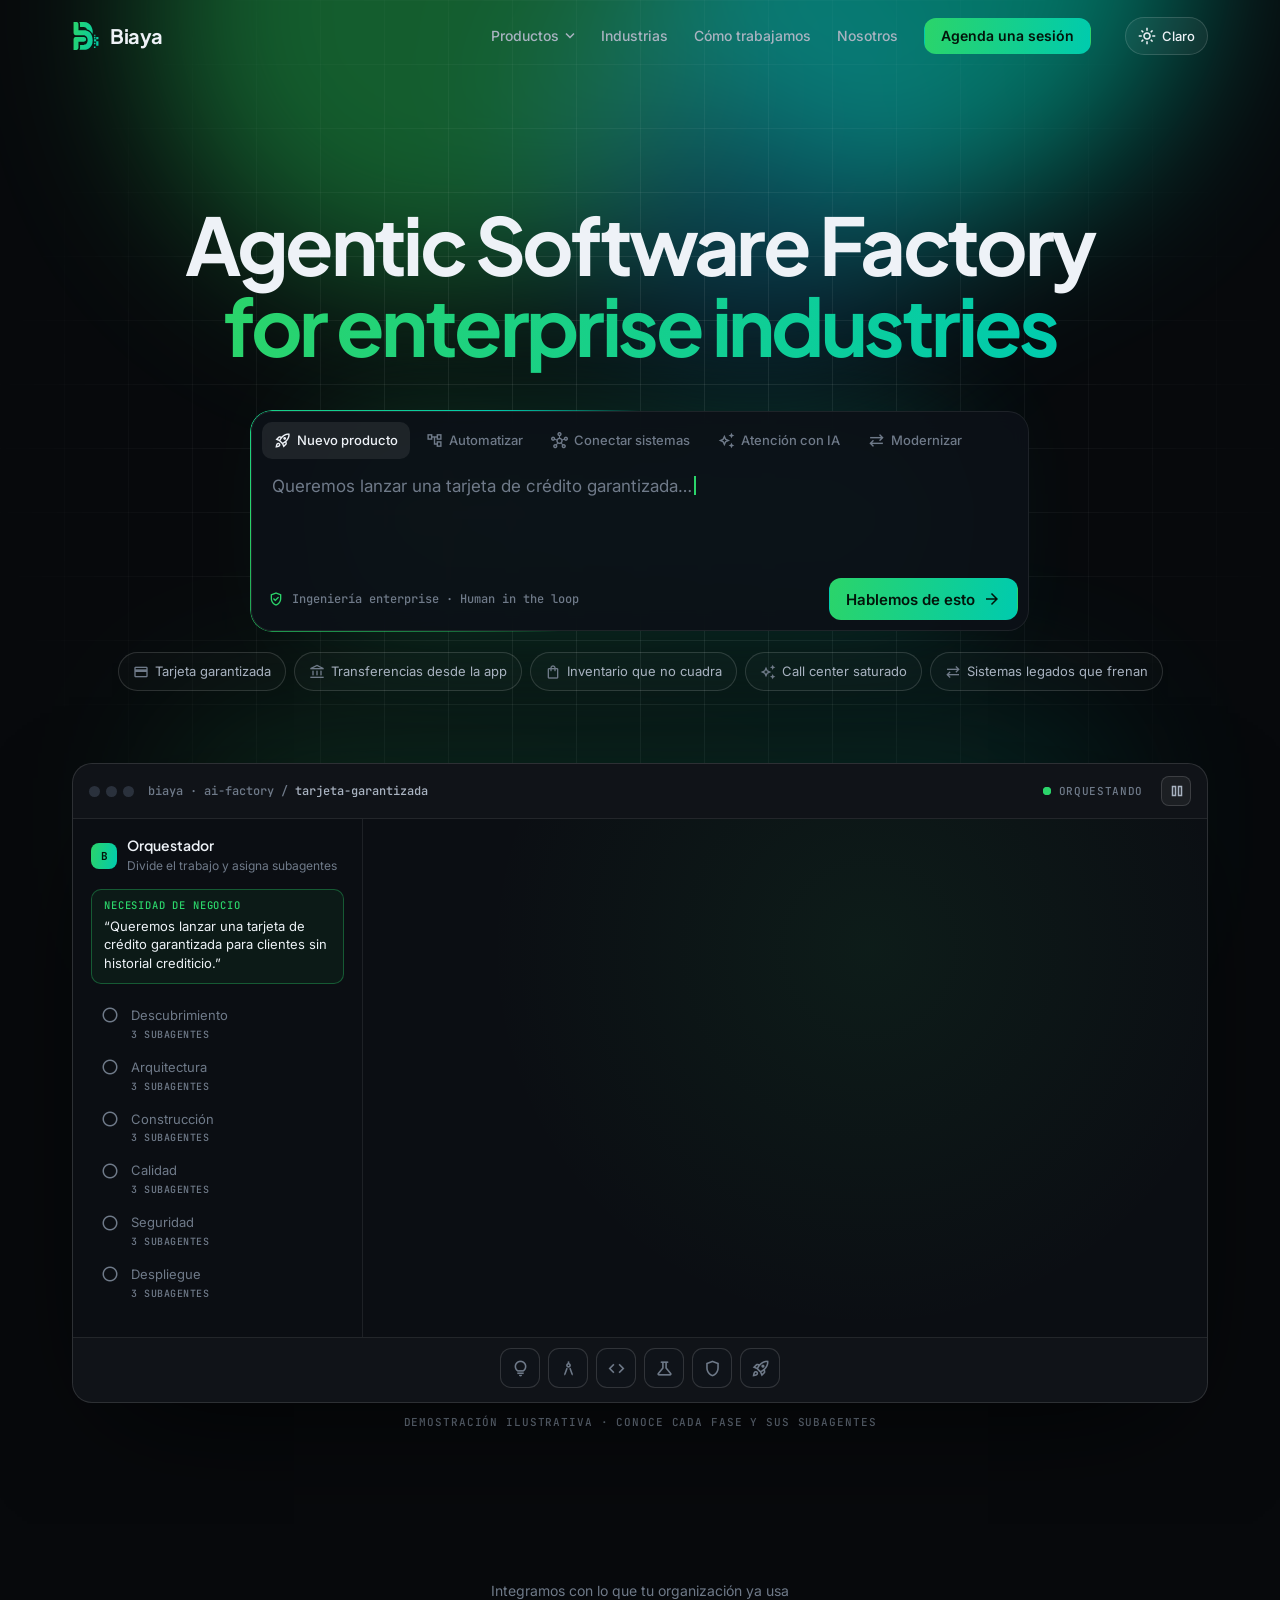
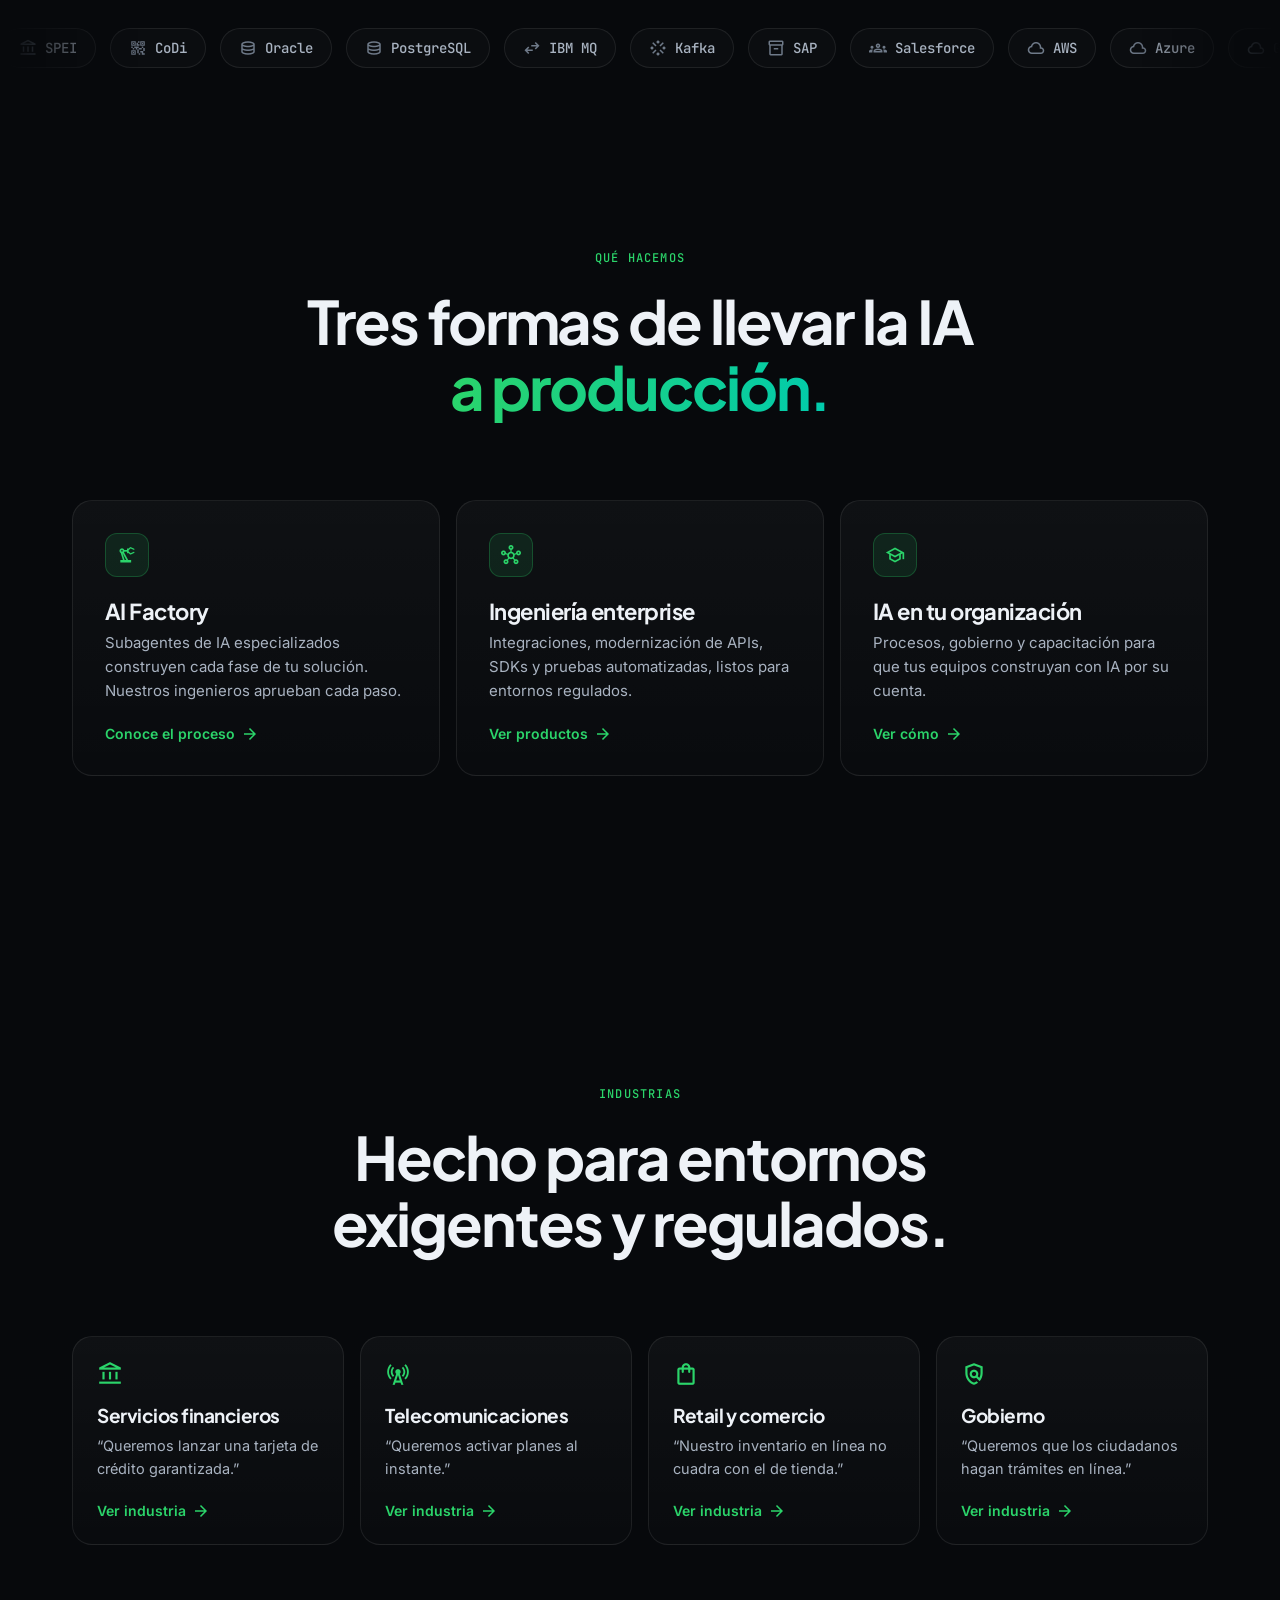
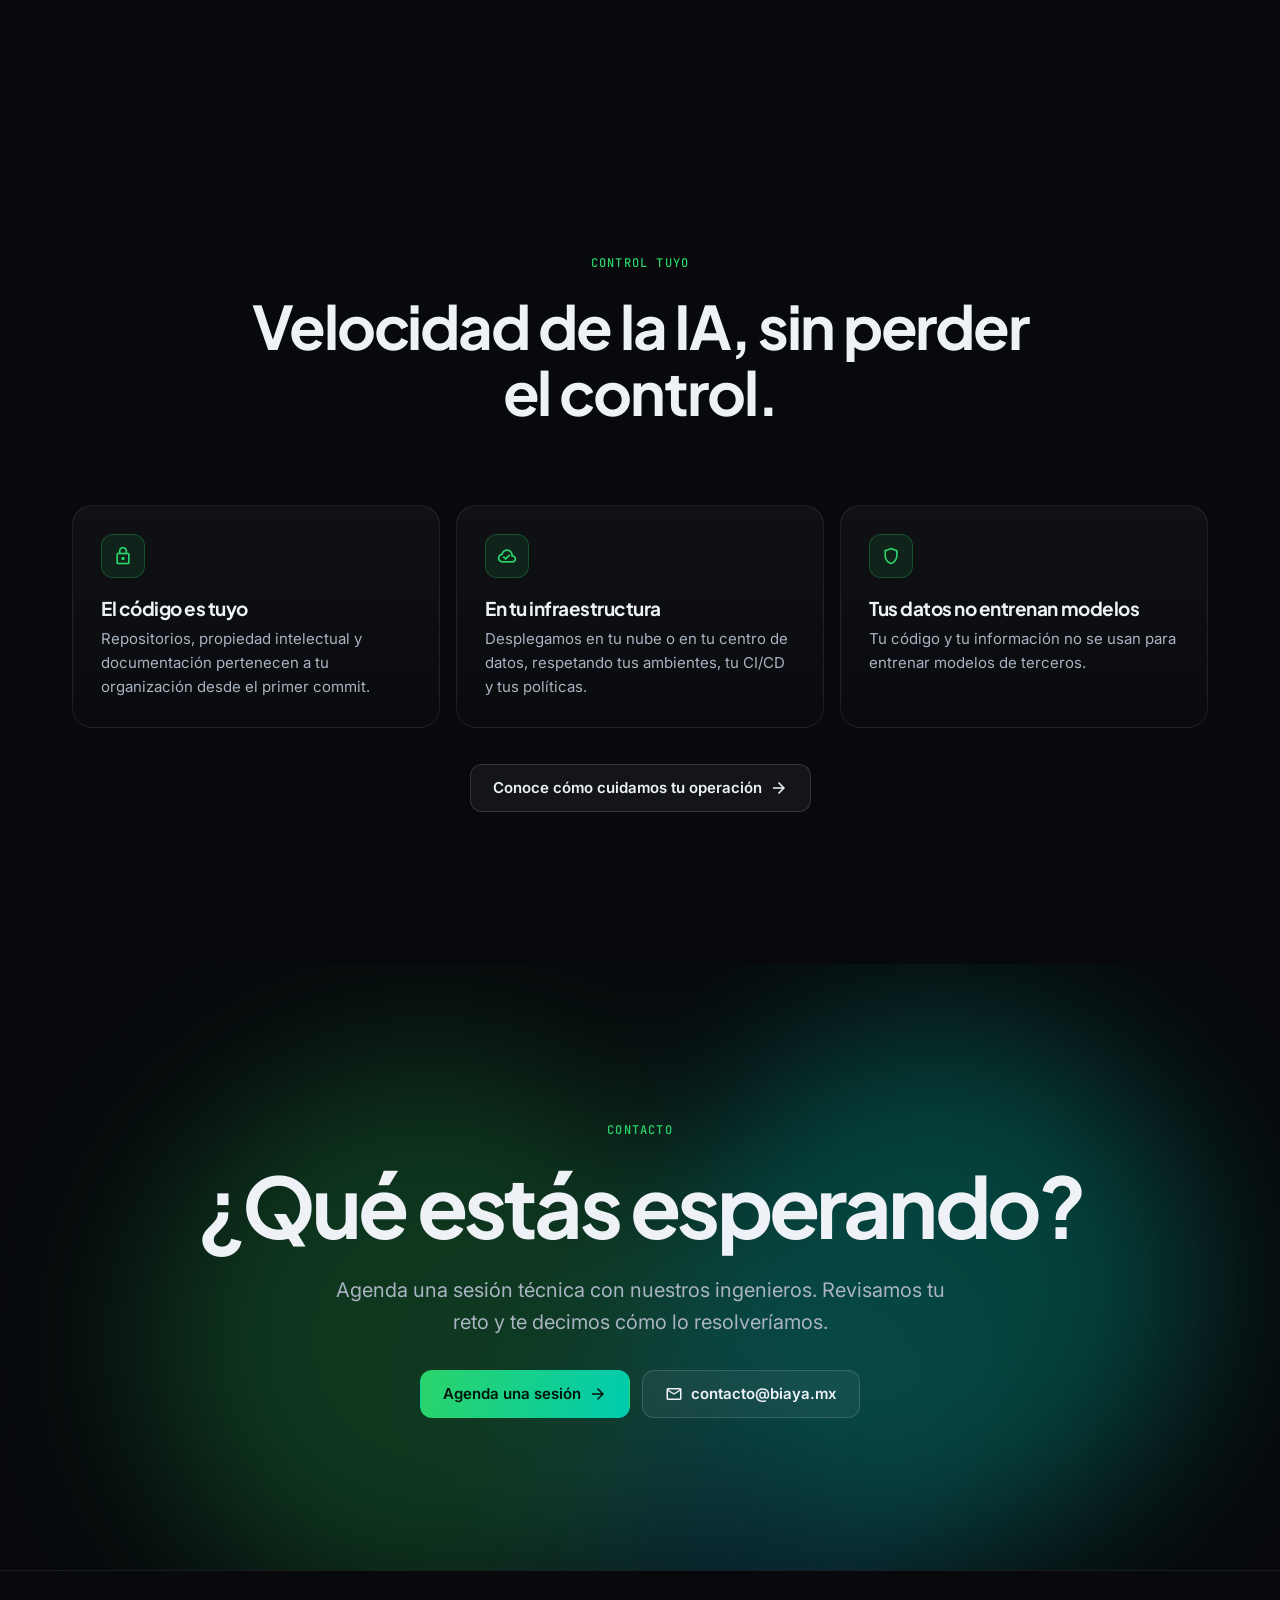
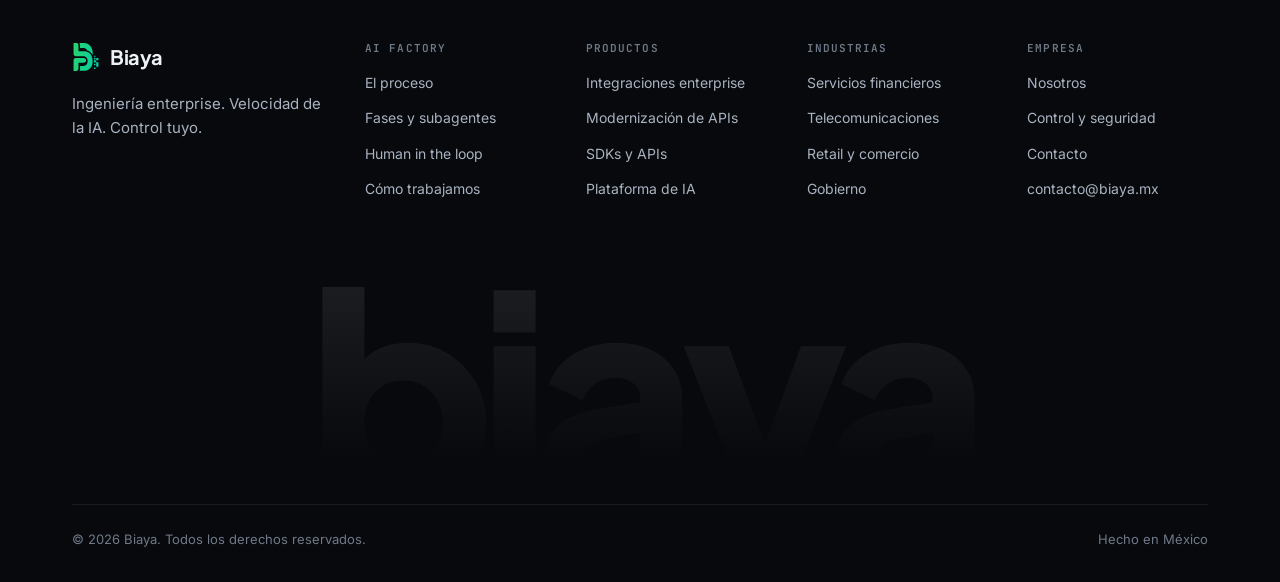
==== commit 462ca570: "Productos y AI Factory: menú de productos y caso Tap to Pay en iPhone - Menú "Productos" con submenú" ====
--- a/index.html
+++ b/index.html
@@ -98,12 +98,12 @@
         },
         "hasOfferCatalog": {
           "@type": "OfferCatalog",
-          "name": "Servicios de Biaya",
+          "name": "Productos de Biaya",
           "itemListElement": [
             { "@type": "Offer", "itemOffered": { "@type": "Service", "name": "AI Factory: soluciones enterprise construidas con IA", "description": "Un orquestador y subagentes de IA especializados ejecutan cada fase (descubrimiento, arquitectura, construcción, calidad, seguridad y despliegue) con aprobación humana.", "url": "https://biaya.mx/ai-factory/" } },
-            { "@type": "Offer", "itemOffered": { "@type": "Service", "name": "Integraciones enterprise de punta a punta", "description": "Integraciones con core, ERP, CRM, colas de mensajes y nubes, con pruebas automatizadas, SDKs y documentación.", "url": "https://biaya.mx/servicios/" } },
-            { "@type": "Offer", "itemOffered": { "@type": "Service", "name": "Modernización de APIs e integraciones", "description": "Contratos, pruebas y documentación para APIs REST, gRPC y SOAP.", "url": "https://biaya.mx/servicios/" } },
-            { "@type": "Offer", "itemOffered": { "@type": "Service", "name": "Adopción de IA en tu organización", "description": "Procesos de desarrollo con IA, gobierno y políticas de IA, plataforma en tu infraestructura, capacitación y medición de resultados.", "url": "https://biaya.mx/servicios/#adopcion" } }
+            { "@type": "Offer", "itemOffered": { "@type": "Service", "name": "Integraciones enterprise de punta a punta", "description": "Integraciones con core, ERP, CRM, colas de mensajes y nubes, con pruebas automatizadas, SDKs y documentación.", "url": "https://biaya.mx/productos/" } },
+            { "@type": "Offer", "itemOffered": { "@type": "Service", "name": "Modernización de APIs e integraciones", "description": "Contratos, pruebas y documentación para APIs REST, gRPC y SOAP.", "url": "https://biaya.mx/productos/" } },
+            { "@type": "Offer", "itemOffered": { "@type": "Service", "name": "Adopción de IA en tu organización", "description": "Procesos de desarrollo con IA, gobierno y políticas de IA, plataforma en tu infraestructura, capacitación y medición de resultados.", "url": "https://biaya.mx/productos/#adopcion" } }
           ]
         }
       },
@@ -133,7 +133,7 @@
   <link rel="preconnect" href="https://fonts.googleapis.com">
   <link rel="preconnect" href="https://fonts.gstatic.com" crossorigin>
   <link href="https://fonts.googleapis.com/css2?family=Inter:wght@400;500;600;700&family=JetBrains+Mono:wght@400;500;600&family=Plus+Jakarta+Sans:wght@600;700;800&display=swap" rel="stylesheet">
-  <link href="https://fonts.googleapis.com/css2?family=Material+Symbols+Outlined:opsz,wght,FILL,GRAD@20..48,400,0..1,0&icon_names=account_balance,account_tree,add,alt_route,api,architecture,arrow_forward,arrow_upward,auto_awesome,bolt,bug_report,cell_tower,check,check_circle,close,cloud,cloud_done,cloud_upload,code,credit_card,dark_mode,data_object,database,deployed_code,description,dns,error,folder,groups,hub,insights,inventory_2,light_mode,lightbulb,lock,mail,menu,menu_book,monitor_heart,monitoring,pause,person_check,play_arrow,policy,precision_manufacturing,progress_activity,qr_code_2,radio_button_unchecked,rocket_launch,schedule,school,science,security,shield,shopping_bag,smart_toy,stream,supervised_user_circle,swap_horiz,sync_alt,task_alt,terminal,travel_explore,verified,verified_user&display=block" rel="stylesheet">
+  <link href="https://fonts.googleapis.com/css2?family=Material+Symbols+Outlined:opsz,wght,FILL,GRAD@20..48,400,0..1,0&icon_names=account_balance,account_tree,add,alt_route,api,architecture,arrow_forward,arrow_upward,auto_awesome,bolt,bug_report,cell_tower,check,check_circle,close,cloud,cloud_done,cloud_upload,code,construction,credit_card,dark_mode,data_object,database,deployed_code,description,dns,error,expand_more,fact_check,folder,groups,hub,insights,inventory_2,light_mode,lightbulb,lock,mail,menu,menu_book,monitor_heart,monitoring,pause,person_check,play_arrow,policy,precision_manufacturing,progress_activity,qr_code_2,radio_button_unchecked,rocket_launch,schedule,school,science,security,shield,shopping_bag,smart_toy,stream,supervised_user_circle,swap_horiz,sync_alt,task_alt,terminal,travel_explore,verified,verified_user&display=block" rel="stylesheet">
   <link rel="stylesheet" href="css/biaya.css">
   <script>
     document.documentElement.className = "js";
@@ -155,11 +155,18 @@
       <span class="ms" aria-hidden="true">menu</span>
     </button>
     <nav class="nav-links" id="nav-links" aria-label="Principal">
-      <a href="ai-factory/">AI Factory</a>
-      <a href="servicios/">Servicios</a>
+      <div class="nav-dd">
+        <button class="nav-dd-btn" type="button" aria-expanded="false" aria-controls="nav-productos">Productos<span class="ms" aria-hidden="true">expand_more</span></button>
+        <div class="nav-dd-panel" id="nav-productos">
+          <a href="ai-factory/"><span class="ms" aria-hidden="true">precision_manufacturing</span><span><b>AI Factory</b><small>De la idea a producción con subagentes y aprobación humana</small></span></a>
+          <a href="productos/#integraciones"><span class="ms" aria-hidden="true">hub</span><span><b>Integraciones enterprise</b><small>Core, ERP, CRM y nubes, con pruebas automatizadas</small></span></a>
+          <a href="productos/#sdks"><span class="ms" aria-hidden="true">code</span><span><b>SDKs y APIs</b><small>Librerías, documentación y modernización de APIs</small></span></a>
+          <a href="productos/#adopcion"><span class="ms" aria-hidden="true">dns</span><span><b>Plataforma de IA en tu organización</b><small>Procesos, gobierno y capacitación en tu infraestructura</small></span></a>
+          <a class="nav-dd-all" href="productos/">Ver todos los productos<span class="ms" aria-hidden="true">arrow_forward</span></a>
+        </div>
+      </div>
       <a href="industrias/">Industrias</a>
       <a href="como-trabajamos/">Cómo trabajamos</a>
-      <a href="seguridad/">Seguridad</a>
       <a href="nosotros/">Nosotros</a>
       <a href="contacto/" class="btn btn-green btn-sm">Agenda una sesión</a>
     </nav>
@@ -317,13 +324,13 @@
         <p>Subagentes de IA especializados construyen cada fase de tu solución. Nuestros ingenieros aprueban cada paso.</p>
         <span class="more">Conoce el proceso <span class="ms" aria-hidden="true">arrow_forward</span></span>
       </a>
-      <a class="card spot offer reveal" style="--d:80ms" href="servicios/">
+      <a class="card spot offer reveal" style="--d:80ms" href="productos/">
         <span class="ic-box"><span class="ms" aria-hidden="true">hub</span></span>
         <h3>Ingeniería enterprise</h3>
         <p>Integraciones, modernización de APIs, SDKs y pruebas automatizadas, listos para entornos regulados.</p>
-        <span class="more">Ver servicios <span class="ms" aria-hidden="true">arrow_forward</span></span>
+        <span class="more">Ver productos <span class="ms" aria-hidden="true">arrow_forward</span></span>
       </a>
-      <a class="card spot offer reveal" style="--d:160ms" href="servicios/#adopcion">
+      <a class="card spot offer reveal" style="--d:160ms" href="productos/#adopcion">
         <span class="ic-box"><span class="ms" aria-hidden="true">school</span></span>
         <h3>IA en tu organización</h3>
         <p>Procesos, gobierno y capacitación para que tus equipos construyan con IA por su cuenta.</p>
@@ -401,12 +408,12 @@
         </ul>
       </div>
       <div class="footer-col">
-        <h4>Servicios</h4>
+        <h4>Productos</h4>
         <ul>
-          <li><a href="servicios/#integraciones">Integraciones enterprise</a></li>
-          <li><a href="servicios/#modernizacion">Modernización de APIs</a></li>
-          <li><a href="servicios/#sdks">SDKs y documentación</a></li>
-          <li><a href="servicios/#adopcion">IA en tu organización</a></li>
+          <li><a href="productos/#integraciones">Integraciones enterprise</a></li>
+          <li><a href="productos/#modernizacion">Modernización de APIs</a></li>
+          <li><a href="productos/#sdks">SDKs y APIs</a></li>
+          <li><a href="productos/#adopcion">Plataforma de IA</a></li>
         </ul>
       </div>
       <div class="footer-col">
--- a/css/biaya.css
+++ b/css/biaya.css
@@ -4,7 +4,7 @@
    ========================================================= */
 
 :root,
-[data-theme="light"] :is(.studio, .factory, .code-card, .spec, .sdk, .code-mini) {
+[data-theme="light"] :is(.studio, .factory, .e2e-band, .code-card, .spec, .sdk, .code-mini) {
   /* Superficies */
   --bg: #07090c;
   --bg-2: #0b0e13;
@@ -108,7 +108,7 @@
 [data-theme="light"] .studio-wrap::before { opacity: .25; }
 [data-theme="light"] .pill b, [data-theme="light"] .btn-green, [data-theme="light"] .msg.ai .msg-av, [data-theme="light"] .who.ai { color: #03140a; }
 [data-theme="light"] .contact-panel { color: var(--text-2); }
-[data-theme="light"] :is(.studio, .factory, .code-card, .spec, .sdk, .code-mini) { background: #0d1117; color: var(--text-2); border-color: #1f2630; }
+[data-theme="light"] :is(.studio, .factory, .e2e-band, .code-card, .spec, .sdk, .code-mini) { background: #0d1117; color: var(--text-2); border-color: #1f2630; }
 [data-theme="light"] .code-mini.new { border-color: rgba(43, 212, 106, .45); }
 
 /* ---------- Base ---------- */
@@ -217,6 +217,22 @@
 .nav-links > a:not(.btn) { font-size: 14px; font-weight: 500; color: var(--text-2); padding: 8px 12px; border-radius: var(--r-sm); transition: color .2s, background .2s; }
 .nav-links > a:not(.btn):hover, .nav-links > a.active { color: var(--text); background: var(--tint-3); }
 .nav-links .btn { margin-left: 12px; }
+
+/* Submenú de productos */
+.nav-dd { position: relative; }
+.nav-dd-btn { display: inline-flex; align-items: center; gap: 2px; padding: 8px 8px 8px 12px; border: 0; border-radius: var(--r-sm); background: none; color: var(--text-2); font: 500 14px/1.6 var(--f-body); cursor: pointer; transition: color .2s, background .2s; }
+.nav-dd-btn .ms { font-size: 18px; transition: transform .25s var(--ease); }
+.nav-dd-btn:hover, .nav-dd-btn.active, .nav-dd.open .nav-dd-btn { color: var(--text); background: var(--tint-3); }
+.nav-dd.open .nav-dd-btn .ms { transform: rotate(180deg); }
+.nav-dd-panel { position: absolute; top: calc(100% + 10px); left: 50%; width: 380px; display: grid; gap: 2px; padding: 8px; border-radius: var(--r); border: 1px solid var(--line-2); background: var(--bg-2); box-shadow: var(--shadow-xl); opacity: 0; visibility: hidden; transform: translate(-50%, -6px); transition: opacity .2s var(--ease), transform .2s var(--ease), visibility .2s; }
+.nav-dd.open .nav-dd-panel { opacity: 1; visibility: visible; transform: translate(-50%, 0); }
+.nav-dd-panel a { display: flex; align-items: flex-start; gap: 12px; padding: 10px 12px; border-radius: var(--r-sm); color: var(--text-2); transition: background .2s, color .2s; }
+.nav-dd-panel a:hover, .nav-dd-panel a[aria-current="page"] { background: var(--tint-3); color: var(--text); }
+.nav-dd-panel a > .ms { margin-top: 2px; font-size: 20px; color: var(--green); }
+.nav-dd-panel b { display: block; font: 600 14px/1.3 var(--f-head); color: var(--text); }
+.nav-dd-panel small { display: block; margin-top: 2px; font-size: 12.5px; line-height: 1.4; color: var(--text-3); }
+.nav-dd-panel .nav-dd-all { align-items: center; justify-content: space-between; margin-top: 4px; border-top: 1px solid var(--line); border-radius: 0 0 var(--r-sm) var(--r-sm); font-size: 13px; font-weight: 600; color: var(--green); }
+.nav-dd-panel .nav-dd-all .ms { font-size: 18px; }
 .theme-toggle {
   display: inline-flex; align-items: center; gap: 6px; margin-left: 10px;
   height: 38px; padding: 0 12px; border-radius: 999px;
@@ -680,7 +696,8 @@
 
 .offers { display: grid; gap: 16px; }
 .offer { padding: clamp(24px, 2.6vw, 32px); }
-.offer h3 { font-size: 22px; margin: 22px 0 8px; }
+.offer :is(h2, h3) { font-size: 22px; margin: 22px 0 8px; }
+.section.tight-top { padding-top: 0; }
 .offer p { font-size: 15px; }
 
 .teaser { display: grid; gap: 40px; padding: clamp(28px, 4vw, 56px); }
@@ -839,6 +856,7 @@
 @media (min-width: 960px) {
   .offers, .phases, .steps, .orq-tiles { grid-template-columns: repeat(3, 1fr); }
   .ind-cards, .control-grid.grid-4 { grid-template-columns: repeat(4, 1fr); }
+  .offers.four { grid-template-columns: repeat(2, 1fr); }
   .teaser { grid-template-columns: .9fr 1.1fr; align-items: center; gap: 56px; }
   .ind-grid { grid-template-columns: 1.05fr .95fr; gap: 64px; }
   .ind-block.rev .ind-copy { order: 2; }
@@ -925,6 +943,9 @@
   .nav-links.open { display: flex; }
   .nav-links > a:not(.btn) { padding: 12px; font-size: 16px; }
   .nav-links .btn { margin: 10px 0 0; }
+  .nav-dd-btn { width: 100%; justify-content: space-between; padding: 12px; font-size: 16px; }
+  .nav-dd-panel { position: static; width: auto; display: none; padding: 0 0 6px 8px; border: 0; background: none; box-shadow: none; opacity: 1; visibility: visible; transform: none; transition: none; }
+  .nav-dd.open .nav-dd-panel { display: grid; transform: none; }
 }
 @media (max-width: 560px) {
   .editor { font-size: 11px; }
@@ -942,6 +963,182 @@
   .owns { grid-template-columns: 1fr; }
   .pill { font-size: 12px; text-align: left; }
 }
+/* ---------- AI Factory: caso de punta a punta (líneas 3D, js/e2e3d.js) ---------- */
+.e2e { display: grid; gap: 14px; }
+/* Sin marco: la escena ocupa todo el ancho, usa el fondo de la página y se desvanece en los bordes */
+.e2e-band { background: var(--bg); overflow: hidden; }
+.e2e-bar { display: flex; align-items: center; justify-content: flex-end; gap: 6px; position: relative; z-index: 3; margin-bottom: -44px; }
+.e2e-bar .studio-badge { display: inline-flex; margin-left: 0; }
+.e2e.paused *, .e2e.paused *::before, .e2e.paused *::after { animation-play-state: paused !important; }
+.e2e-scene { --in: max(var(--gutter), calc((100vw - var(--wrap)) / 2 + var(--gutter))); position: relative; width: 100vw; margin-inline: calc(50% - 50vw); height: clamp(440px, 46vw, 680px); }
+.e2e-canvas { position: absolute; inset: 0; width: 100%; height: 100%; display: block; opacity: 0; transition: opacity .8s var(--ease);
+  -webkit-mask-image: linear-gradient(90deg, transparent, #000 14%, #000 86%, transparent), linear-gradient(180deg, transparent, #000 12%, #000 88%, transparent);
+  -webkit-mask-composite: source-in; mask-image: linear-gradient(90deg, transparent, #000 14%, #000 86%, transparent), linear-gradient(180deg, transparent, #000 12%, #000 88%, transparent); mask-composite: intersect; }
+.e2e-scene.has-3d .e2e-canvas { opacity: 1; }
+.e2e-fallback { position: absolute; inset: 0; display: grid; align-content: center; gap: 10px; margin: 0; padding: 24px var(--in); list-style: decimal inside; font-size: 14.5px; color: var(--text-2); }
+.e2e-scene.has-3d .e2e-fallback { display: none; }
+
+/* Etiquetas que siguen a la escena 3D */
+.e2e-tags { position: absolute; inset: 0; overflow: hidden; pointer-events: none; z-index: 1; }
+.e2e-tag { position: absolute; left: 0; top: 0; white-space: nowrap; opacity: 0; transition: opacity .25s; font: 600 10px/1 var(--f-mono); letter-spacing: .05em; text-transform: uppercase; }
+.e2e-tag.comp { padding: 4px 7px; border-radius: 5px; color: var(--text-2); background: color-mix(in srgb, var(--bg-2) 82%, transparent); border: 1px solid var(--line-2); }
+.e2e-tag.comp.on { color: var(--green); border-color: color-mix(in srgb, var(--green) 45%, transparent); }
+.e2e-tag.orch, .e2e-tag.agent { padding: 4px 8px; border-radius: 999px; color: var(--teal); background: color-mix(in srgb, var(--bg-2) 80%, transparent); border: 1px solid color-mix(in srgb, var(--teal) 50%, transparent); }
+.e2e-tag.orch { font-size: 11px; }
+.e2e-tag.human { padding: 5px 9px; border-radius: 999px; color: var(--text); background: color-mix(in srgb, var(--bg-2) 80%, transparent); border: 1px dashed var(--line-2); font-size: 11px; }
+.e2e-tag.human.wait { border-color: var(--text-2); animation: hitlPulse 1s ease-in-out infinite; }
+.e2e-tag.human.ok { color: var(--green); border: 1px solid color-mix(in srgb, var(--green) 55%, transparent); }
+@keyframes hitlPulse { 50% { box-shadow: 0 0 0 6px color-mix(in srgb, var(--text) 8%, transparent); } }
+.e2e-tag.flow { padding: 5px 9px; border-radius: 6px; color: var(--on-text); background: var(--teal); font-size: 10.5px; }
+.e2e-tag.zone { color: var(--text-3); font-size: 9.5px; }
+.e2e-tag.zone.ok { color: var(--green); }
+.e2e-tag.find { padding: 4px 8px; border-radius: 5px; color: var(--text); background: color-mix(in srgb, var(--bg-2) 80%, transparent); border: 1px dashed color-mix(in srgb, var(--teal) 60%, transparent); }
+.e2e-tag.check { width: 18px; height: 18px; display: grid; place-items: center; border-radius: 50%; border: 1.5px solid var(--green); background: color-mix(in srgb, var(--green) 14%, var(--bg-2)); color: var(--green); font-size: 11px; text-transform: none; }
+.e2e-tag.check.fail { border-color: var(--err); background: color-mix(in srgb, var(--err) 16%, var(--bg-2)); color: var(--err); }
+/* Nodos al estilo de un diagrama de producto: cuadro redondeado con un ícono que dice qué es, y su nombre debajo */
+.e2e-tag.e2e-node { display: grid; justify-items: center; gap: 6px; text-transform: none; }
+.e2e-tag.e2e-node .e2e-ico { width: 40px; height: 40px; display: grid; place-items: center; border-radius: 11px; border: 1px solid var(--line-2); background: color-mix(in srgb, var(--surface-2) 92%, transparent); box-shadow: 0 8px 22px -12px #000; transition: border-color .3s, background .3s; }
+.e2e-tag.e2e-node .e2e-ico .ms { font-size: 21px; color: var(--text-2); transition: color .3s; }
+.e2e-tag.e2e-node .e2e-ico { position: relative; }
+.e2e-badge { position: absolute; top: -6px; right: -6px; width: 15px; height: 15px; display: none; place-items: center; border-radius: 50%; font: 700 9px/1 var(--f-body); font-style: normal; }
+.e2e-node.ok .e2e-badge { display: grid; border: 1.5px solid var(--green); background: color-mix(in srgb, var(--green) 18%, var(--bg-2)); color: var(--green); }
+.e2e-node.ok .e2e-badge::before { content: "✓"; }
+.e2e-node.fail .e2e-badge { display: grid; border: 1.5px solid var(--err); background: color-mix(in srgb, var(--err) 18%, var(--bg-2)); color: var(--err); }
+.e2e-node.fail .e2e-badge::before { content: "✕"; }
+.e2e-node.fail .e2e-ico { border-color: color-mix(in srgb, var(--err) 60%, transparent); }
+.e2e-tag.e2e-node b { padding: 3px 7px; border-radius: 5px; background: color-mix(in srgb, var(--bg-2) 82%, transparent); color: var(--text-2); font: 600 10px/1 var(--f-mono); letter-spacing: .05em; text-transform: uppercase; }
+.e2e-tag.e2e-node.build .e2e-ico { border-color: color-mix(in srgb, var(--teal) 60%, transparent); }
+.e2e-tag.e2e-node.build .e2e-ico .ms { color: var(--teal); }
+.e2e-tag.e2e-node.on .e2e-ico { border-color: color-mix(in srgb, var(--green) 55%, transparent); background: color-mix(in srgb, var(--green) 10%, var(--surface-2)); }
+.e2e-tag.e2e-node.on .e2e-ico .ms, .e2e-tag.e2e-node.on b { color: var(--green); }
+.e2e-tag.e2e-node.hot .e2e-ico { border-color: var(--teal); background: color-mix(in srgb, var(--teal) 16%, var(--surface-2)); }
+.e2e-tag.e2e-node.hot .e2e-ico .ms { color: var(--teal); }
+.e2e-tag.orch.hub { display: grid; justify-items: center; gap: 6px; padding: 0; border: 0; background: none; }
+.e2e-tag.orch.hub .e2e-ico { width: 44px; height: 44px; display: grid; place-items: center; border-radius: 50%; background: var(--grad); color: var(--on-text); box-shadow: 0 0 0 6px color-mix(in srgb, var(--teal) 14%, transparent); }
+.e2e-tag.orch.hub .e2e-ico .ms { font-size: 22px; }
+.e2e-tag.orch.hub b { padding: 4px 8px; border-radius: 999px; color: var(--teal); background: color-mix(in srgb, var(--bg-2) 80%, transparent); border: 1px solid color-mix(in srgb, var(--teal) 50%, transparent); font-weight: 600; }
+.e2e-tag.idea { max-width: 300px; white-space: normal; padding: 10px 12px; border-radius: 10px; border: 1px dashed var(--line-2); background: color-mix(in srgb, var(--bg-2) 85%, transparent); color: var(--text); font: 500 13px/1.45 var(--f-body); text-transform: none; letter-spacing: 0; }
+.e2e-tag.q { color: var(--teal); font-size: 11px; }
+.e2e-tag.live { padding: 7px 12px; border-radius: 999px; background: var(--green); color: var(--on-text); font-size: 11px; }
+
+/* Bitácora de subagentes y human in the loop sobre la escena */
+.e2e-log { position: absolute; left: var(--in); bottom: 12px; z-index: 2; width: min(330px, 50%); pointer-events: none; }
+.e2e-log li:not(:nth-last-child(-n+3)) { display: none; }
+.e2e-log ul { display: grid; gap: 4px; margin: 0; padding: 0; list-style: none; }
+.e2e-log li { display: flex; gap: 6px; padding: 5px 8px; border-radius: 6px; background: color-mix(in srgb, var(--bg-2) 82%, transparent); font: 400 11px/1.35 var(--f-mono); color: var(--text-2); animation: msgIn .35s var(--ease) both; }
+.e2e-log li::before { content: "›"; color: var(--teal); }
+.e2e-log li b { color: var(--teal); font-weight: 500; white-space: nowrap; }
+.e2e-log li b:empty { display: none; }
+.e2e-log li:not(:last-child) { opacity: .6; }
+.e2e-hitl { position: absolute; right: var(--in); bottom: 12px; z-index: 2; display: flex; align-items: center; gap: 10px; padding: 8px 14px 8px 8px; border-radius: 12px; border: 1px dashed var(--line-2); background: color-mix(in srgb, var(--bg-2) 85%, transparent); transition: border-color .3s, background .3s; }
+.e2e-hitl small { display: block; font: 600 9.5px/1 var(--f-mono); text-transform: uppercase; letter-spacing: .08em; color: var(--text-3); }
+.e2e-hitl b { display: block; margin-top: 4px; font: 600 12.5px/1.2 var(--f-body); color: var(--text-2); }
+.e2e-hitl.wait { border-color: var(--text-2); }
+.e2e-hitl.wait .who { animation: hitlPulse 1s ease-in-out infinite; }
+.e2e-hitl.ok { border: 1px solid color-mix(in srgb, var(--green) 55%, transparent); background: color-mix(in srgb, var(--green) 10%, var(--bg-2)); }
+.e2e-hitl.ok b { color: var(--green); }
+.e2e-hitl .who { width: 30px; height: 30px; font-size: 10px; }
+
+/* Fases: una fila; la activa muestra su progreso */
+.e2e-steps { position: relative; display: grid; grid-template-columns: repeat(7, minmax(0, 1fr)); gap: 8px; margin: 0; padding: 0; list-style: none; }
+.e2e-step { position: relative; overflow: hidden; width: 100%; height: 100%; display: grid; justify-items: start; gap: 4px; padding: 12px; border-radius: var(--r); border: 1px solid var(--line); background: var(--tint); color: var(--text-3); font: inherit; text-align: left; cursor: pointer; transition: border-color .3s, background .3s, color .3s; }
+.e2e-step:hover { border-color: var(--line-2); }
+.e2e-step .ms { font-size: 20px; }
+.e2e-step .n { font: 500 10.5px/1 var(--f-mono); letter-spacing: .08em; }
+.e2e-step .t { font: 600 14px/1.2 var(--f-head); color: var(--text-2); }
+.e2e-step::after { content: ""; position: absolute; left: 0; right: 0; bottom: 0; height: 2px; background: var(--grad); transform-origin: left; transform: scaleX(var(--p, 0)); opacity: 0; }
+.e2e-step.on { border-color: color-mix(in srgb, var(--green) 40%, transparent); background: color-mix(in srgb, var(--green) 5%, transparent); color: var(--green); }
+.e2e-step.on .t { color: var(--text); }
+.e2e-step.on::after { opacity: 1; }
+.e2e-step.done { color: var(--green); }
+.e2e-desc { margin: 4px 0 0; min-height: 3em; text-align: center; font-size: 16px; color: var(--text-2); }
+/* Lo que gana cada actor, debajo del caso */
+.e2e-value { display: grid; grid-template-columns: repeat(4, minmax(0, 1fr)); gap: 12px; margin: clamp(28px, 4vw, 44px) 0 0; padding: 0; list-style: none; }
+.e2e-value li { padding: 20px; border-radius: var(--r); border: 1px solid var(--line); background: var(--tint); }
+.e2e-value .ms { font-size: 22px; color: var(--teal); }
+.e2e-value h3 { margin: 12px 0 6px; font-size: 16px; letter-spacing: -.01em; color: var(--text); }
+.e2e-value p { margin: 0; font-size: 14.5px; line-height: 1.5; color: var(--text-2); }
+@media (max-width: 900px) { .e2e-value { grid-template-columns: repeat(2, minmax(0, 1fr)); } }
+@media (max-width: 600px) { .e2e-value { grid-template-columns: 1fr; } }
+/* En /ai-factory/ el caso va justo después del título: es la pieza central de la página */
+.page-hero:has(+ .e2e-hero) { padding-bottom: clamp(12px, 2vw, 24px); }
+.page-hero + .e2e-hero { padding-top: clamp(24px, 4vw, 48px); }
+.e2e-hero .e2e-scene { height: clamp(480px, 52vw, 760px); }
+.e2e-hero .section-head h2 { font-size: clamp(28px, 3.6vw, 44px); }
+@media (max-width: 900px) {
+  .e2e-hero .e2e-scene { height: auto; }
+  .e2e-tag.e2e-node .e2e-ico { width: 28px; height: 28px; border-radius: 8px; }
+  .e2e-tag.e2e-node .e2e-ico .ms { font-size: 16px; }
+  .e2e-tag.e2e-node b { font-size: 8px; padding: 2px 4px; }
+  .e2e-tag.orch.hub .e2e-ico { width: 32px; height: 32px; }
+  .e2e-tag.orch.hub .e2e-ico .ms { font-size: 17px; }
+  .e2e-steps { grid-template-columns: none; grid-auto-flow: column; grid-auto-columns: 128px; overflow-x: auto; scrollbar-width: none; margin: 0 calc(var(--gutter) * -1); padding: 0 var(--gutter); }
+  .e2e-steps::-webkit-scrollbar { display: none; }
+  .e2e-scene { height: auto; aspect-ratio: 1 / 1; }
+  .e2e-log { display: none; }
+  .e2e-hitl { padding: 6px 10px 6px 6px; }
+  .e2e-tag { font-size: 8.5px; }
+  .e2e-tag.comp, .e2e-tag.orch, .e2e-tag.agent, .e2e-tag.find { padding: 3px 5px; }
+  .e2e-tag.flow { font-size: 9px; padding: 4px 6px; }
+  .e2e-hitl { left: var(--in); right: var(--in); }
+  .e2e-tag.idea { max-width: 220px; font-size: 12px; }
+  .e2e-desc { font-size: 15px; text-align: left; }
+}
+/* En teléfonos solo íconos; el nombre aparece cuando el flujo pasa por el componente */
+@media (max-width: 600px) {
+  .e2e-tag.e2e-node b { display: none; }
+  .e2e-tag.e2e-node.hot b { display: block; }
+}
+
+/* ---------- Teléfonos: menos aire vertical, tarjetas compactas y filas que se deslizan ---------- */
+@media (max-width: 639px) {
+  :root { --section: 56px; }
+  .logos { padding: 24px 0 8px; }
+  .section-head { margin-bottom: 32px; }
+  .section-head h2 { font-size: 30px; margin-top: 14px; }
+  .section-head p { margin-top: 14px; }
+  .final h2 { font-size: 36px; }
+  .hero { padding: 100px 0 48px; }
+  .hero h1 { font-size: 36px; margin-top: 16px; }
+  .page-hero { padding: 100px 0 32px; }
+  .page-hero h1 { font-size: 34px; margin-top: 16px; }
+  .lead { font-size: 16px; }
+
+  /* Caja de prompt: pestañas con borde desvanecido para indicar que se deslizan */
+  .prompt-tabs, .fx-phases { -webkit-mask: linear-gradient(90deg, #000 85%, transparent); mask: linear-gradient(90deg, #000 85%, transparent); }
+  .prompt-input { padding: 10px 16px 4px; }
+  .prompt-input textarea { min-height: 56px; font-size: 16px; }
+  .prompt-ghost { left: 16px; right: 16px; top: 10px; font-size: 16px; }
+  .prompt-send { width: 100%; justify-content: center; }
+  .prompt-meta { display: none; }
+
+  /* Ejemplos en una sola fila deslizable en lugar de una columna larga */
+  .chips { flex-wrap: nowrap; justify-content: flex-start; overflow-x: auto; scrollbar-width: none; margin: 16px calc(var(--gutter) * -1) 0; padding: 2px var(--gutter); scroll-padding: 0 var(--gutter); }
+  .chips::-webkit-scrollbar { display: none; }
+  .chip { flex: none; }
+
+  /* Demo de la AI Factory: sin huecos dentro de las tarjetas de subagentes */
+  .factory-wrap { margin-top: 32px; }
+  .fx-stage { height: 440px; }
+  .fx-agents { align-content: start; }
+  .fx-agent { gap: 6px; padding: 10px; }
+
+  /* Tarjetas con menos relleno */
+  .offer, .ind-card, .ctrl, .step, .phase-card, .how-step, .layer, .tile, .list-card, .form { padding: 20px; }
+  .offer h3, .phase-card h3 { margin-top: 16px; }
+  .ctrl .ic { margin-bottom: 14px; }
+  .ind-list li { padding: 12px 14px; }
+  .need { padding: 16px; }
+  .faq summary { padding: 16px 18px; font-size: 16px; }
+  .faq details p { padding: 0 18px 16px; }
+
+  /* Footer en dos columnas */
+  .footer { padding-top: 48px; }
+  .footer-grid { grid-template-columns: 1fr 1fr; gap: 32px 20px; }
+  .footer-brand { grid-column: 1 / -1; }
+  .footer-word { margin-top: 40px; }
+}
+
 @media (prefers-reduced-motion: reduce) {
   html { scroll-behavior: auto; }
   *, *::before, *::after { animation-duration: .001ms !important; animation-iteration-count: 1 !important; transition-duration: .001ms !important; }
